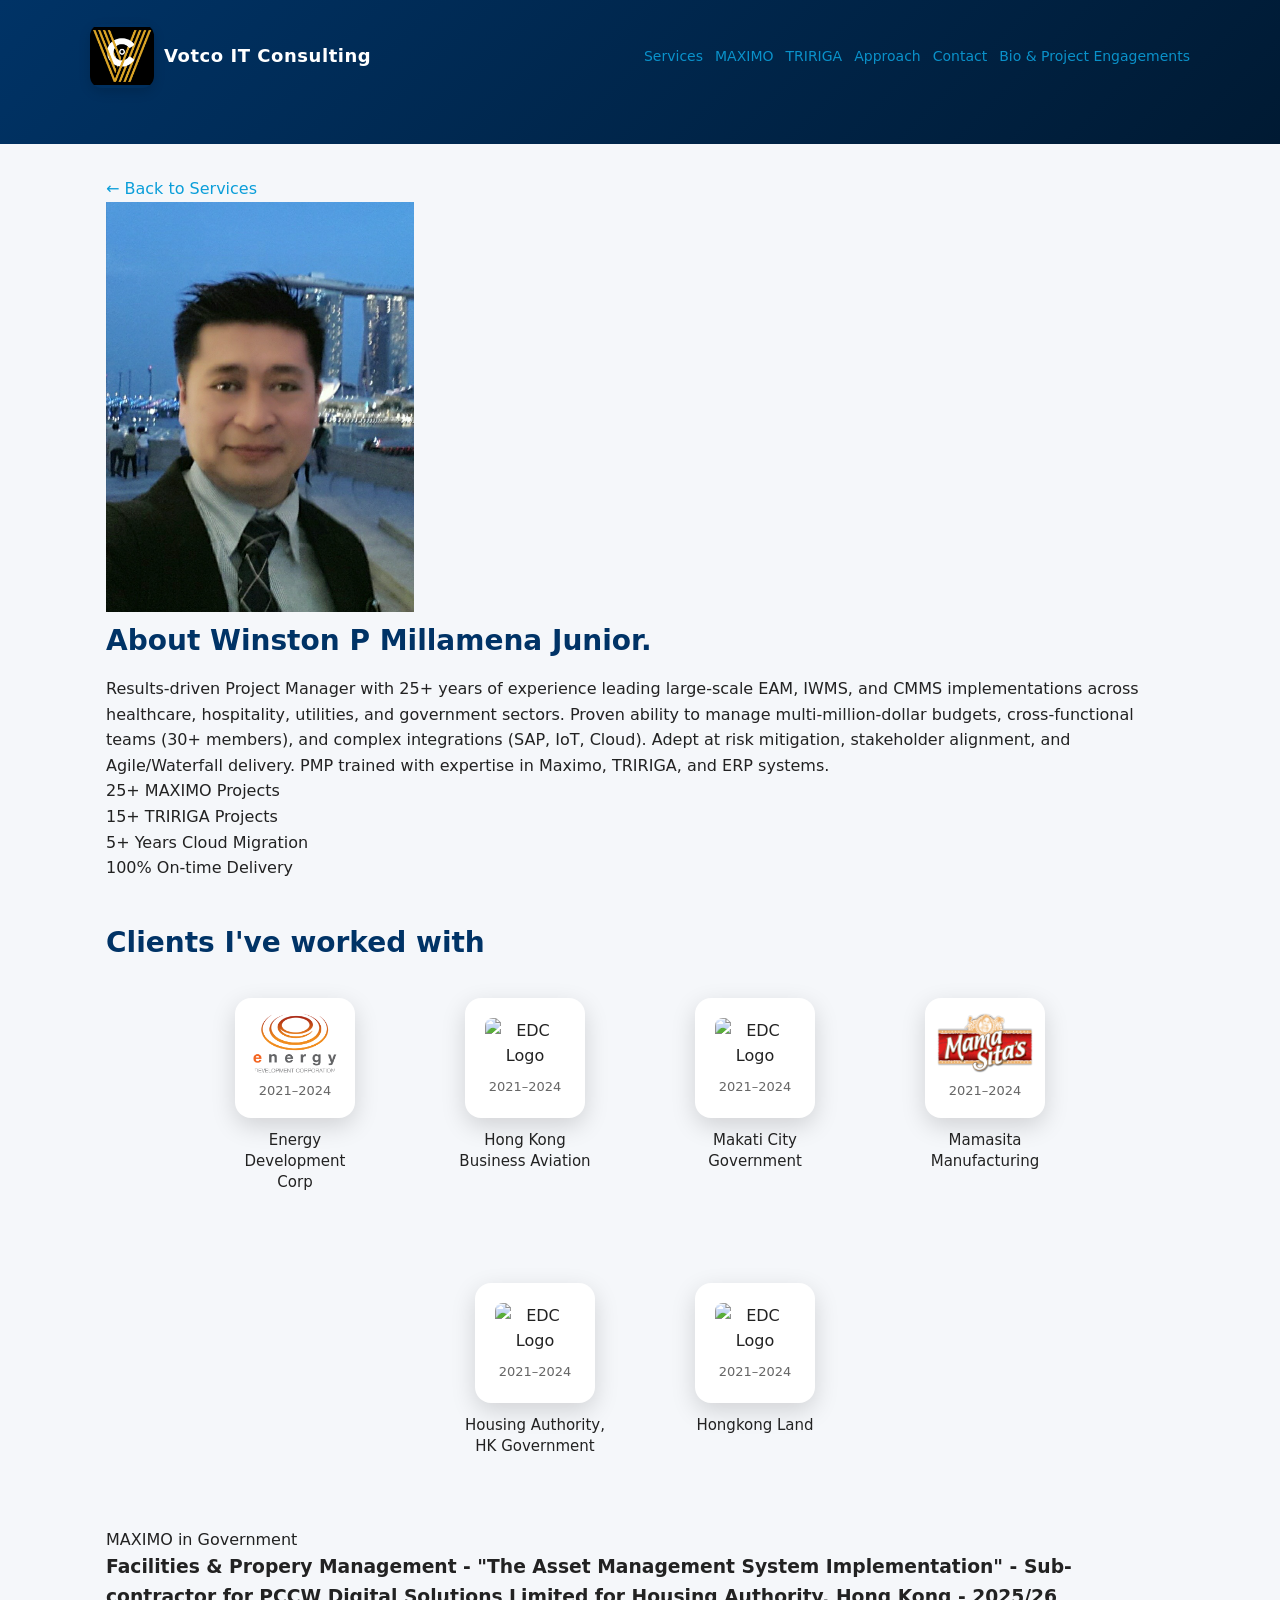
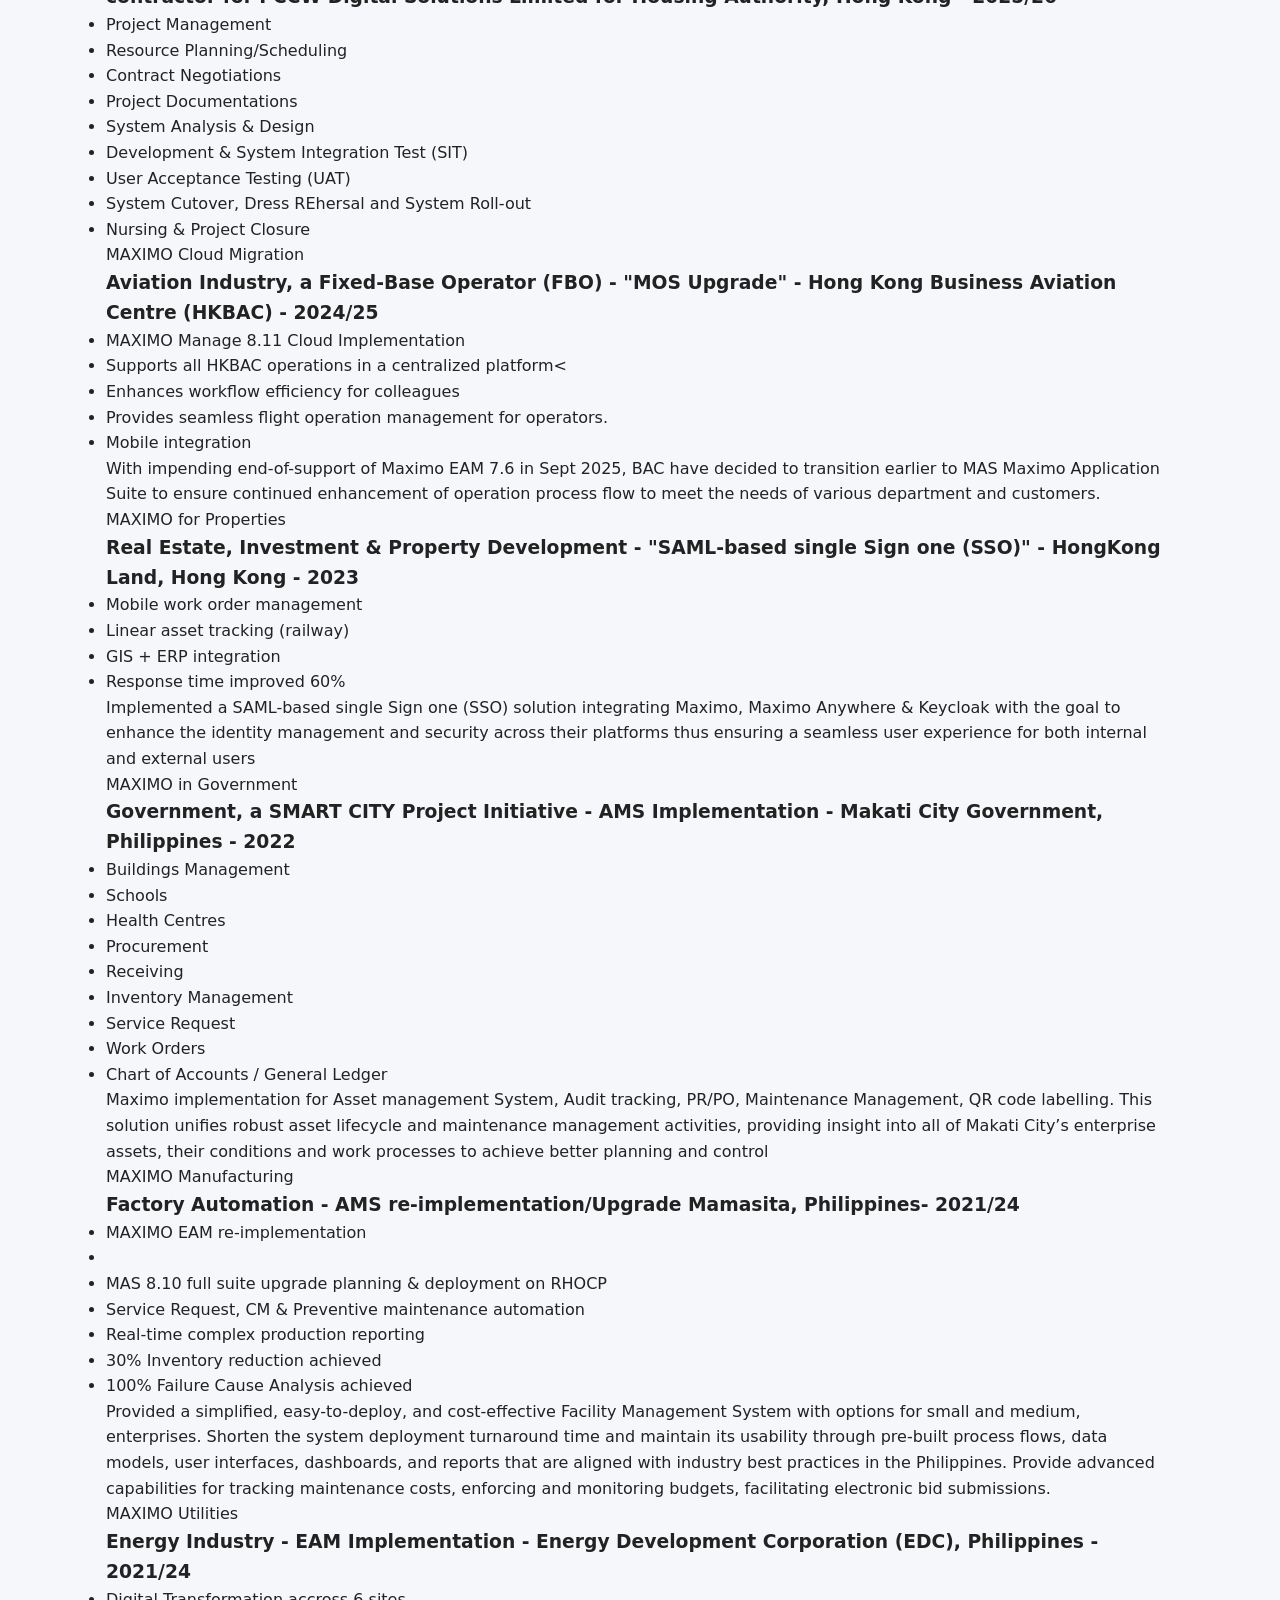
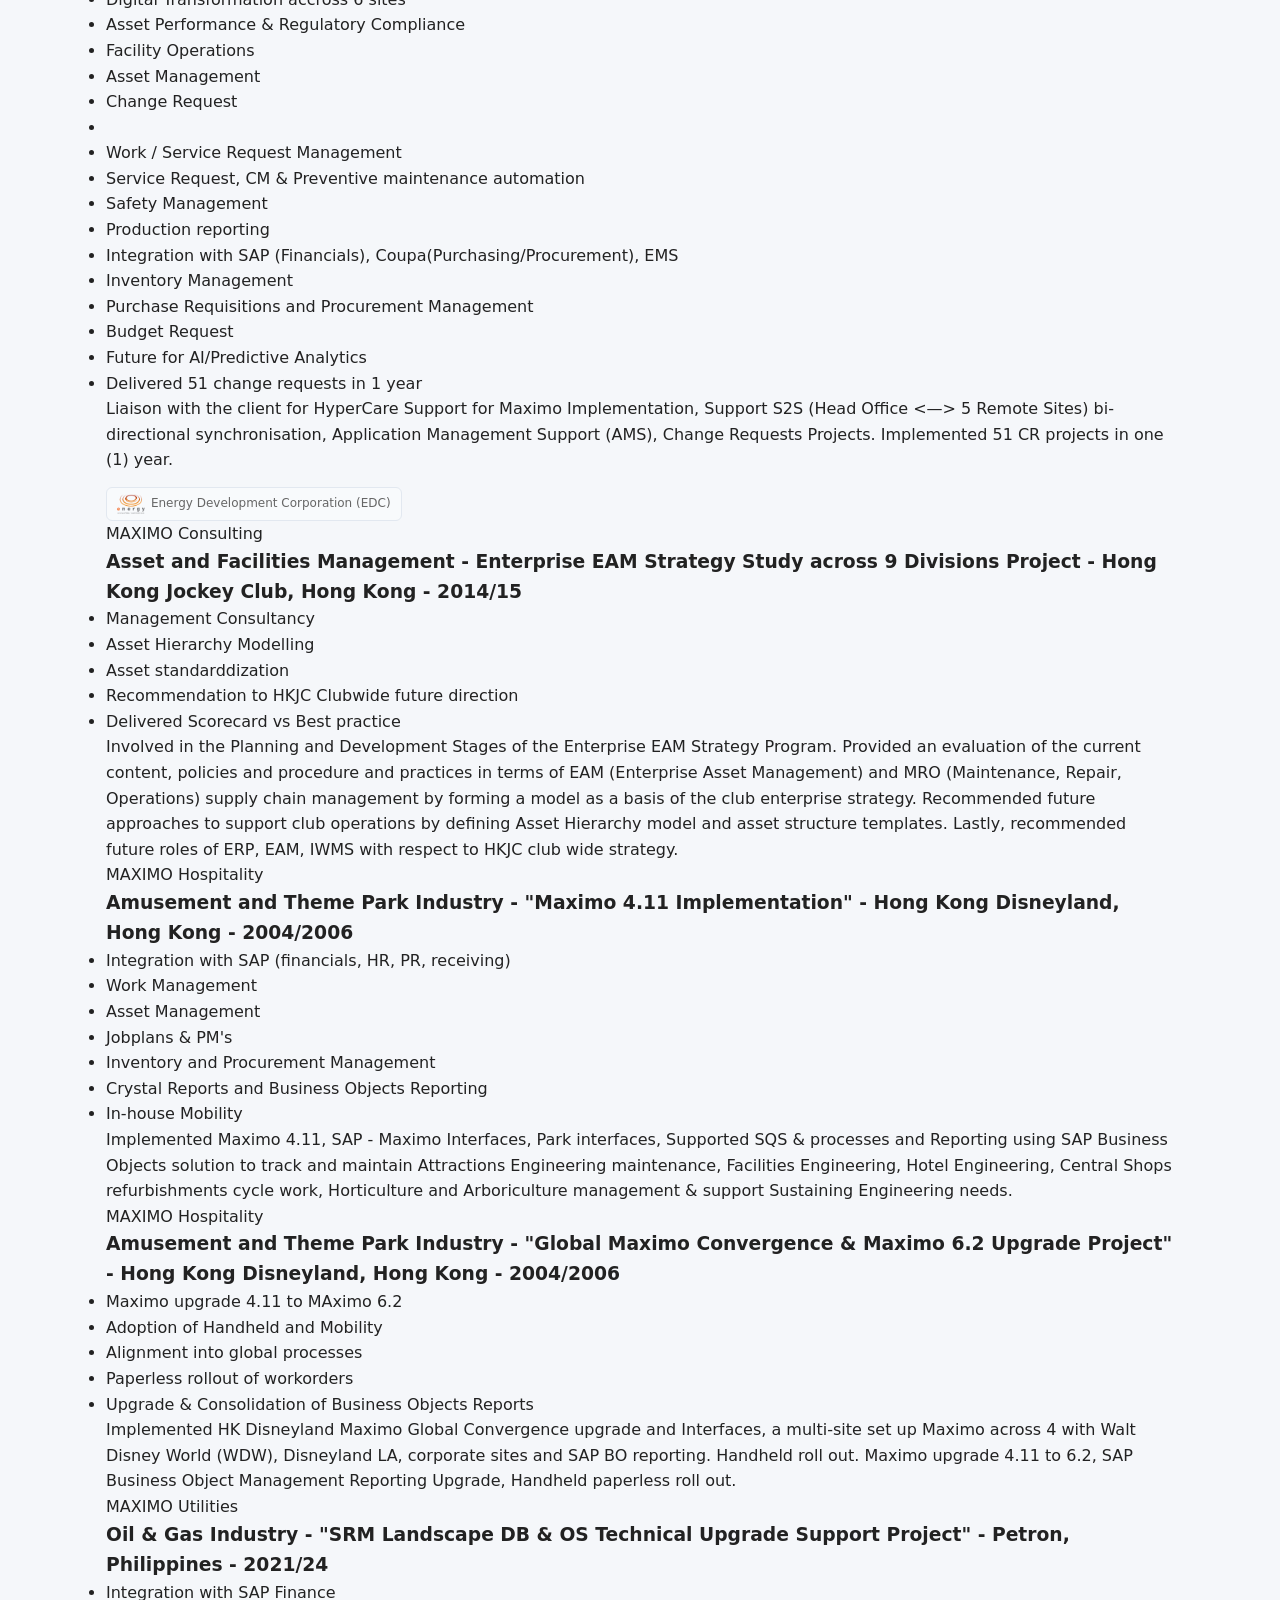
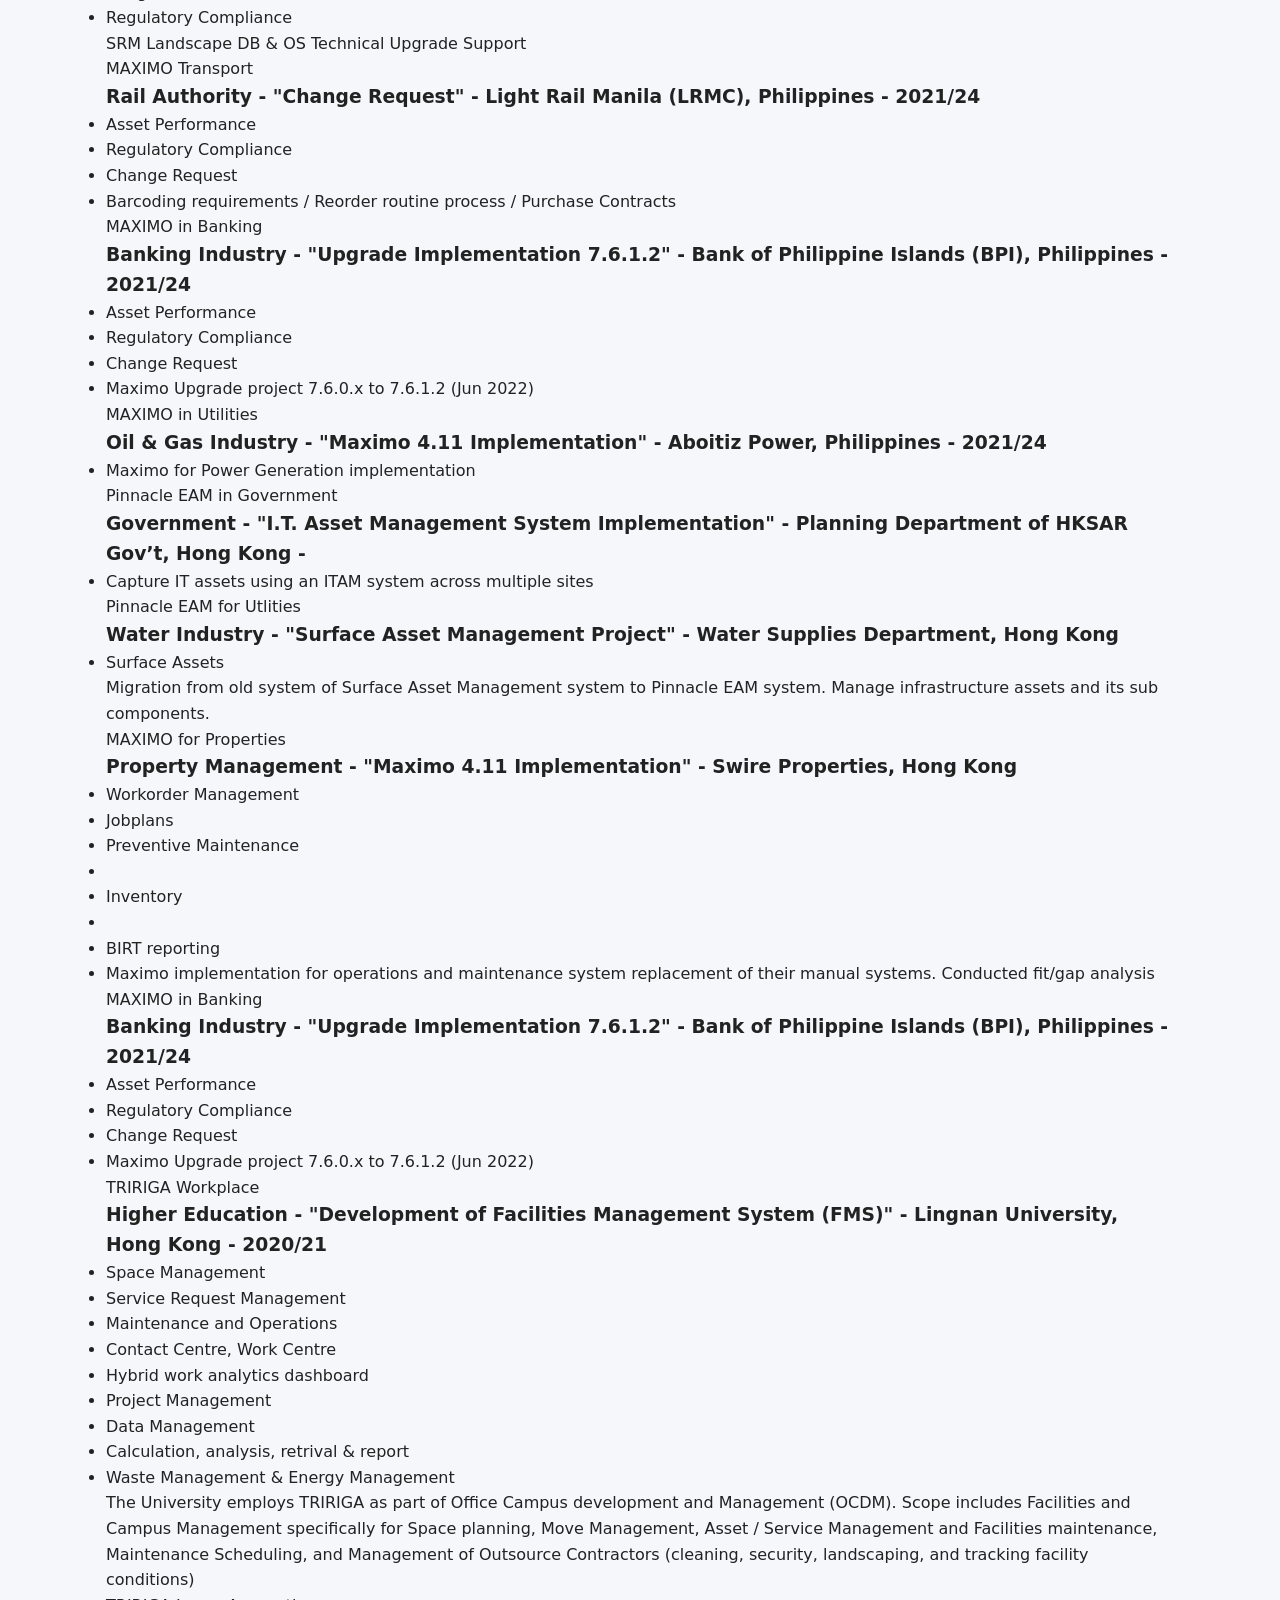
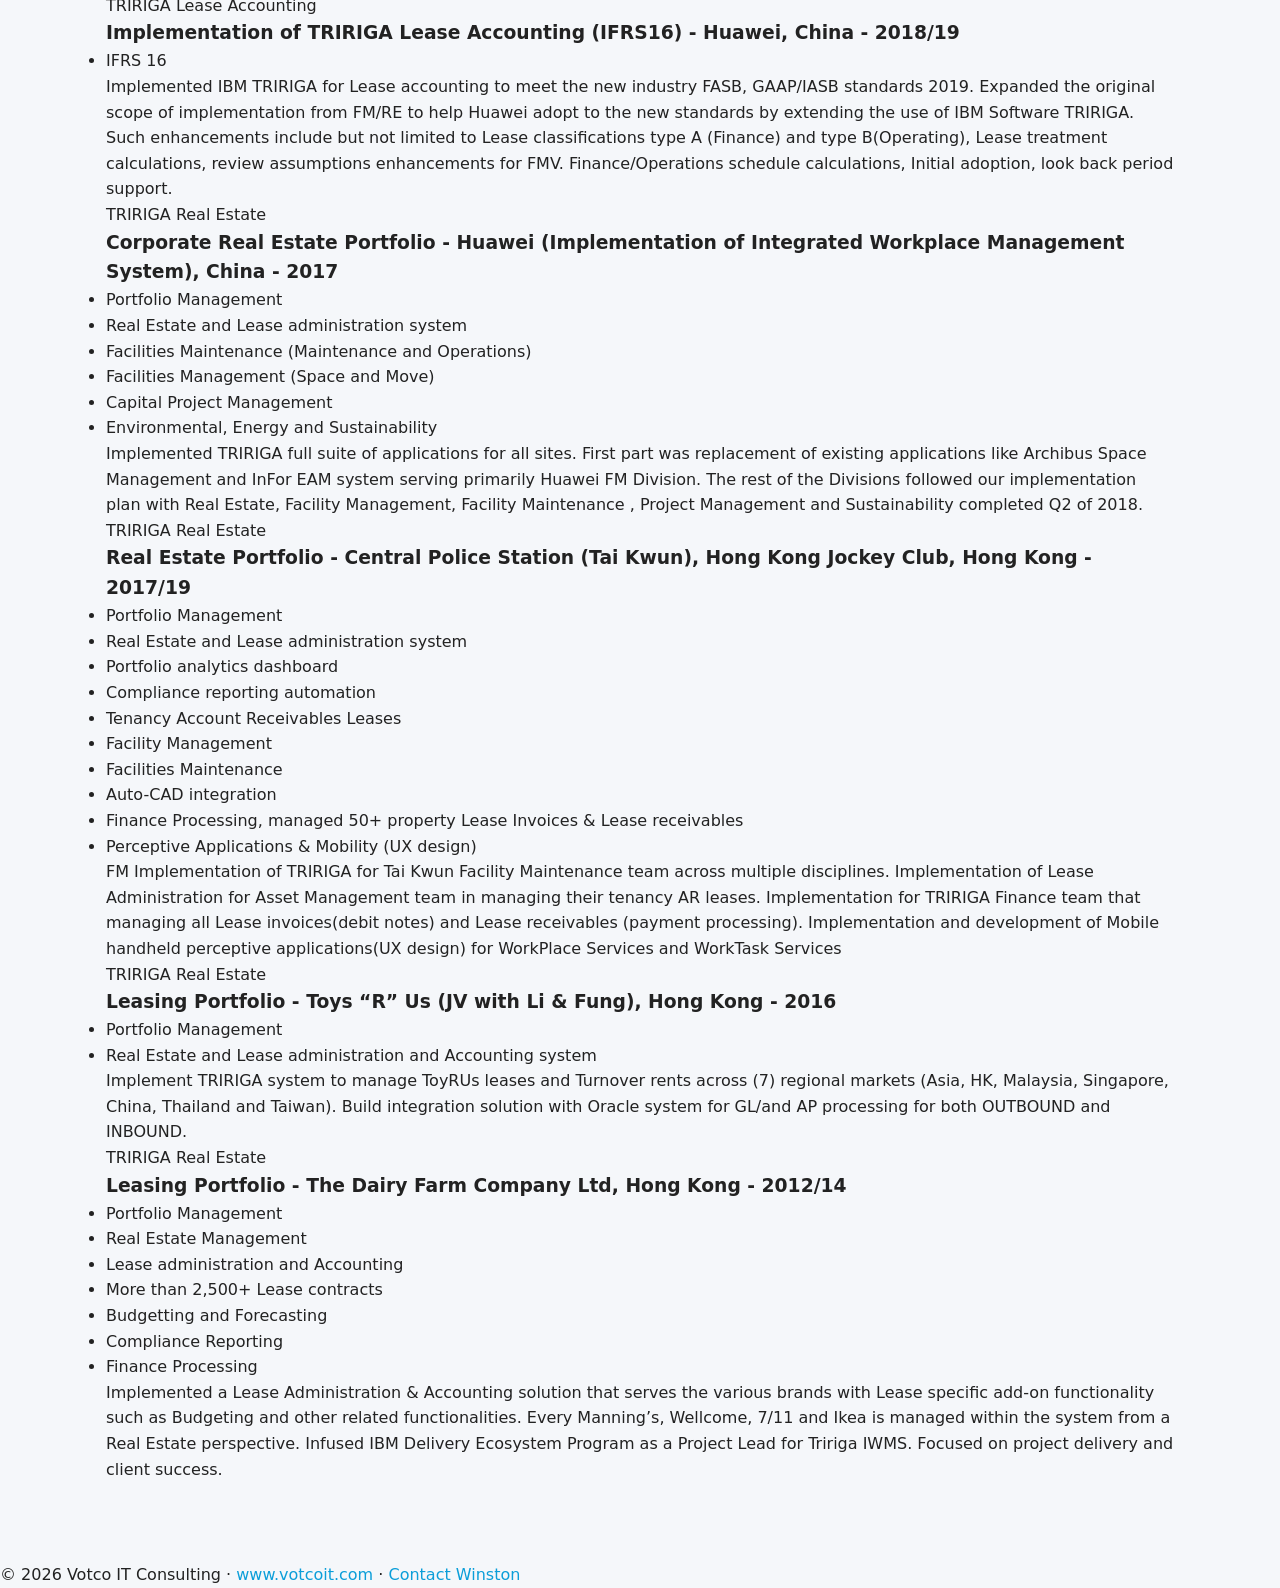
==== bio.html @ d9876e31 "upgrade" ====
<!DOCTYPE html>
<html lang="en">
<head>
  <meta charset="UTF-8" />
  <title>Bio & Projects | VotCo IT Consulting</title>
  <meta name="viewport" content="width=device-width, initial-scale=1" />
  <meta name="description" content="Winston - MAXIMO and TRIRIGA specialist with 10+ years experience. View past projects and expertise." />
  <meta name="keywords" content="MAXIMO consultant, TRIRIGA consultant, Winston Votco, IBM MAXIMO projects, TRIRIGA implementation" />
  <link rel="canonical" href="https://www.votcoit.com/bio.html" />
  <style>
    :root {
      --primary: #003366;
      --secondary: #0b9ed9;
      --bg: #f5f7fa;
      --text: #222;
      --muted: #666;
      --accent: #ffb400;
      --max-width: 1100px;
    }

    /* Add this at the START of your <style> section, after :root */
    html {
      scroll-behavior: smooth;
    }

  /* FIXED: Back to top CSS */
    #back-to-top {
      position: fixed !important;
      bottom: 30px;
      right: 30px;
      background: var(--secondary);
      color: white;
      border: none;
      border-radius: 50%;
      width: 56px;
      height: 56px;
      font-size: 20px;
      font-weight: 600;
      cursor: pointer;
      box-shadow: 0 8px 24px rgba(11, 158, 217, 0.4);
      opacity: 0;
      visibility: hidden;
      transform: translateY(20px);
      transition: all 0.3s cubic-bezier(0.4, 0, 0.2, 1);
      z-index: 10000;  /* Higher z-index */
    }

    #back-to-top:hover {
      background: #07aef1;
      transform: translateY(-2px);
      box-shadow: 0 12px 32px rgba(11, 158, 217, 0.5);
    }

    #back-to-top.show {
      opacity: 1 !important;
      visibility: visible !important;
      transform: translateY(0) !important;
    }


    * { box-sizing: border-box; margin: 0; padding: 0; }
    body {
      font-family: system-ui, -apple-system, BlinkMacSystemFont, "Segoe UI", sans-serif;
      color: var(--text);
      background: var(--bg);
      line-height: 1.6;
    }
    a { color: var(--secondary); text-decoration: none; }
    a:hover { text-decoration: underline; }
    
    header {
      background: linear-gradient(135deg, var(--primary), #001a33);
      color: #fff;
      padding: 24px 16px 40px;
    }
    .nav {
      max-width: var(--max-width);
      margin: 0 auto 16px;
      display: flex;
      justify-content: space-between;
      align-items: center;
      gap: 10px;
      flex-wrap: wrap;
    }
    .logo-wrap {
      display: flex;
      align-items: center;
      gap: 10px;
    }
    
    .logo-circle {
      width: 64px;
      height: 64px;
      border-radius: 12px;
      object-fit: contain;
      /* Remove border completely */
      box-shadow: 0 4px 12px rgba(0,0,0,0.15);
    }
  
    /*
    .logo-circle {
      width: 64px;
      height: 64px;
      border-radius: 50%;
      object-fit: cover;
      border: 2px solid #ffffff;
    }
    */
    
    .logo-text {
      font-size: 18px;
      font-weight: 700;
      letter-spacing: 0.03em;
      white-space: nowrap;
    }
    .nav-links {
      display: flex;
      flex-wrap: wrap;
      gap: 12px;
      font-size: 14px;
    }
    .nav-links a {
      font-weight: 500;
      opacity: 0.9;
    }
    .nav-links a:hover { opacity: 1; }

    .project-logos {
      margin-top: 14px;
      display: flex;
      flex-wrap: wrap;
      gap: 10px;
      align-items: center;
    }

    .project-logo {
      background: #f8fafc;
      border: 1px solid #e2e8f0;
      border-radius: 6px;
      padding: 6px 10px;
      font-size: 12px;
      color: var(--muted);
      display: inline-flex;
      align-items: center;
      gap: 6px;
    }

    .project-logo img {
      height: 20px;
      width: auto;
      display: block;
    }

    .project-logo span {
      font-weight: 500;
    }

    main {
      max-width: var(--max-width);
      margin: 0 auto;
      padding: 32px 16px 40px;
    }
    section {
      margin-bottom: 40px;
    }
    h2 {
      font-size: 28px;
      margin-bottom: 12px;
      color: var(--primary);

    /* Hover effect for clickable logos */
    .clients-strip a:hover div {
      transform: scale(1.05);
    }

<<<<<<< Updated upstream
    /* NEW: Photo beside section-intro */
    .about-with-photo {
      margin-bottom: 40px;
    }

    .photo-and-bio {
      display: grid;
      grid-template-columns: 200px 1fr;
      gap: 30px;
      align-items: start;
      margin-bottom: 30px;
    }

    .photo-container {
      text-align: center;
    }

    .profile-photo {
      width: 180px;
      height: 180px;
      border-radius: 12px;
      object-fit: cover;
      box-shadow: 0 12px 24px rgba(15,23,42,0.15);
      border: 3px solid white;
      background: white;
    }

    .bio-content {
      flex: 1;
    }

    .bio-content h2 {
      margin-bottom: 16px;
    }

    /* Mobile: Stack photo above text */
    @media (max-width: 768px) {
      .photo-and-bio {
        grid-template-columns: 1fr;
        gap: 20px;
        text-align: center;
      }
      
      .profile-photo {
        width: 140px;
        height: 140px;
        margin: 0 auto;
      }
    }



=======
>>>>>>> Stashed changes
    .section-intro {
      font-size: 16px;
      color: var(--muted);
      margin-bottom: 24px;
    }
    .hero-bio {
      background: #fff;
      border-radius: 12px;
      padding: 32px;
      box-shadow: 0 8px 24px rgba(15,23,42,0.12);
      border: 1px solid #e2e8f0;
      margin-bottom: 40px;
    }
    .bio-stats {
      display: grid;
      grid-template-columns: repeat(auto-fit, minmax(200px, 1fr));
      gap: 20px;
      margin-top: 24px;
    }
    .stat-card {
      background: linear-gradient(135deg, #f8fafc, #f1f5f9);
      padding: 20px;
      border-radius: 10px;
      text-align: center;
      border: 1px solid #e2e8f0;
    }
    .stat-number {
      font-size: 32px;
      font-weight: 700;
      color: var(--primary);
      display: block;
    }
    .stat-label {
      font-size: 14px;
      color: var(--muted);
      margin-top: 4px;
    }

    .grid-3 {
      display: grid;
      grid-template-columns: repeat(3, minmax(0, 1fr));
      gap: 20px;
    }
    .card {
      background: #fff;
      border-radius: 10px;
      padding: 24px;
      box-shadow: 0 4px 12px rgba(15,23,42,0.08);
      border: 1px solid #e2e8f0;
      transition: transform 0.2s, box-shadow 0.2s;
    }
    .card:hover {
      transform: translateY(-4px);
      box-shadow: 0 12px 32px rgba(15,23,42,0.15);
    }
    .card h3 {
      font-size: 18px;
      margin-bottom: 12px;
      color: var(--primary);
    }
    .card ul {
      list-style: none;
      font-size: 14px;
      color: var(--muted);
    }
    .card ul li {
      margin-bottom: 8px;
      padding-left: 20px;
      position: relative;
    }
    .card ul li::before {
      content: "▹";
      position: absolute;
      left: 0;
      color: var(--secondary);
      font-weight: 700;
    }
    .badge {
      display: inline-flex;
      align-items: center;
      border-radius: 999px;
      background: #e5f8ff;
      color: #055f7a;
      font-size: 12px;
      font-weight: 600;
      padding: 4px 10px;
      margin-bottom: 12px;
    }

    .back-link {
      display: inline-flex;
      align-items: center;
      gap: 8px;
      background: #fff;
      color: var(--secondary);
      padding: 12px 20px;
      border-radius: 8px;
      border: 1px solid #e2e8f0;
      font-weight: 500;
      margin-bottom: 20px;
      transition: all 0.2s;
    }
    .back-link:hover {
      background: var(--secondary);
      color: white;
      border-color: var(--secondary);
    }

    footer {
      border-top: 1px solid #dde3ee;
      padding: 20px 16px;
      font-size: 13px;
      color: var(--muted);
      text-align: center;
      background: #f1f5f9;
    }

    @media (max-width: 900px) {
      .grid-3 { grid-template-columns: 1fr; }
      h2 { font-size: 24px; }
    }
    @media (max-width: 700px) {
      .nav { flex-direction: column; align-items: flex-start; }
      .logo-text { font-size: 16px; }
      .hero-bio { padding: 20px; }
    }
  </style>
</head>

<body>

<header>
  <div class="nav">
    <div class="logo-wrap">
      <img src="votcoLogo.jpg" alt="Votco IT Consulting logo" class="logo-circle" />
      <span class="logo-text">Votco IT Consulting</span>
    </div>
    <div class="nav-links">
      <a href="index.html">Services</a>
      <a href="index.html#maximo">MAXIMO</a>
      <a href="index.html#tririga">TRIRIGA</a>
      <a href="index.html#approach">Approach</a>
      <a href="index.html#contact">Contact</a> 
      <a href="bio.html">Bio &amp; Project Engagements</a>  <!-- ADD THIS -->
    </div>
  </div>
</header>

<main>
  <a href="index.html" class="back-link">← Back to Services</a>

   <!-- <section> -->

  <section class="about-with-photo">
  <div class="photo-and-bio">
    <!-- NEW: Photo on left -->
    <div class="photo-container">
      <img src="winston-photo.jpg" alt="Winston P Millamena Junior" class="profile-photo" />
    </div>
    
    <!-- Your existing content on right -->
    <div class="bio-content">


    <h2>About Winston P Millamena Junior.</h2>
    <p class="section-intro">
      Results-driven Project Manager with 25+ years of experience leading large-scale EAM, IWMS, and CMMS implementations across healthcare, hospitality, utilities, and government sectors. Proven ability to manage multi-million-dollar budgets, cross-functional teams (30+ members), and complex integrations (SAP, IoT, Cloud). Adept at risk mitigation, stakeholder alignment, and Agile/Waterfall delivery. PMP trained with expertise in Maximo, TRIRIGA, and ERP systems. 
    </p>

    <!-- Stats -->
    <div class="hero-bio">
      <div class="bio-stats">
        <div class="stat-card">
          <span class="stat-number">25+</span>
          <span class="stat-label">MAXIMO Projects</span>
        </div>
        <div class="stat-card">
          <span class="stat-number">15+</span>
          <span class="stat-label">TRIRIGA Projects</span>
        </div>
        <div class="stat-card">
          <span class="stat-number">5+</span>
          <span class="stat-label">Years Cloud Migration</span>
        </div>
        <div class="stat-card">
          <span class="stat-number">100%</span>
          <span class="stat-label">On-time Delivery</span>
        </div>
      </div>
    </div>
  </div>
  </section>

  <section id="projects">
    <h2>Clients I've worked with</h2>
    
        <!--Clients Logos Strip" Section -->
    <div class="clients-strip">
      <!-- do not show heading 3 -->
      <!-- <h3 style="text-align: center; margin-bottom: 30px; color: var(--muted);">Select Projects & Engagements</h3> -->
      
      <div style="display: flex; flex-wrap: wrap; justify-content: center; gap: 50px; margin-bottom: 50px;">
        
    <!-- EDC - Clickable - Real Image -->
    <a href="#project-edc" style="text-decoration: none; color: inherit;">
      <div style="text-align: center; cursor: pointer; transition: transform 0.2s; padding: 20px;">
        <div style="width: 120px; height: 120px; background: white; border-radius: 16px; padding: 20px; box-shadow: 0 8px 24px rgba(0,0,0,0.15); margin: 0 auto 12px; display: flex; flex-direction: column; justify-content: center; align-items: center;">
          <img src="images/edc-logo.png" alt="EDC Logo" style="height: 60px; width: auto; object-fit: contain; border-radius: 8px;" />
          <p style="margin: 8px 0 0 0; font-size: 13px; color: var(--muted);">2021–2024</p>
        </div>
        <p style="margin: 0; font-size: 15px; font-weight: 500; line-height: 1.4; max-width: 140px; margin: 0 auto;">Energy Development Corp</p>
      </div>
    </a>

    <!-- HKBAC -->
    <a href="#project-hkbac" style="text-decoration: none; color: inherit;">
          <div style="text-align: center; cursor: pointer; transition: transform 0.2s; padding: 20px;">
            <div style="width: 120px; height: 120px; background: white; border-radius: 16px; padding: 20px; box-shadow: 0 8px 24px rgba(0,0,0,0.15); margin: 0 auto 12px; display: flex; flex-direction: column; justify-content: center; align-items: center;">
              <img src="images/hkbac-logo.png" alt="EDC Logo" style="height: 60px; width: auto; object-fit: contain; border-radius: 8px;" />
              <p style="margin: 8px 0 0 0; font-size: 13px; color: var(--muted);">2021–2024</p>
            </div>
            <p style="margin: 0; font-size: 15px; font-weight: 500; line-height: 1.4; max-width: 140px; margin: 0 auto;">Hong Kong Business Aviation</p>
          </div>
        </a>

    <!-- Makati City Government -->
        <a href="#project-makati" style="text-decoration: none; color: inherit;">
          <div style="text-align: center; cursor: pointer; transition: transform 0.2s; padding: 20px;">
            <div style="width: 120px; height: 120px; background: white; border-radius: 16px; padding: 20px; box-shadow: 0 8px 24px rgba(0,0,0,0.15); margin: 0 auto 12px; display: flex; flex-direction: column; justify-content: center; align-items: center;">
              <img src="images/makati-logo.png" alt="EDC Logo" style="height: 60px; width: auto; object-fit: contain; border-radius: 8px;" />
              <p style="margin: 8px 0 0 0; font-size: 13px; color: var(--muted);">2021–2024</p>
            </div>
            <p style="margin: 0; font-size: 15px; font-weight: 500; line-height: 1.4; max-width: 140px; margin: 0 auto;">Makati City Government</p>
          </div>
        </a>

     <!-- Mamasita -->
        <a href="#project-mamasita" style="text-decoration: none; color: inherit;">
          <div style="text-align: center; cursor: pointer; transition: transform 0.2s; padding: 20px;">
            <div style="width: 120px; height: 120px; background: white; border-radius: 16px; padding: 20px; box-shadow: 0 8px 24px rgba(0,0,0,0.15); margin: 0 auto 12px; display: flex; flex-direction: column; justify-content: center; align-items: center;">
              <img src="images/mamasita-logo.png" alt="EDC Logo" style="height: 60px; width: auto; object-fit: contain; border-radius: 8px;" />
              <p style="margin: 8px 0 0 0; font-size: 13px; color: var(--muted);">2021–2024</p>
            </div>
            <p style="margin: 0; font-size: 15px; font-weight: 500; line-height: 1.4; max-width: 140px; margin: 0 auto;">Mamasita Manufacturing</p>
          </div>
        </a>

 <!-- Housing -->
        <a href="#project-mamasita" style="text-decoration: none; color: inherit;">
          <div style="text-align: center; cursor: pointer; transition: transform 0.2s; padding: 20px;">
            <div style="width: 120px; height: 120px; background: white; border-radius: 16px; padding: 20px; box-shadow: 0 8px 24px rgba(0,0,0,0.15); margin: 0 auto 12px; display: flex; flex-direction: column; justify-content: center; align-items: center;">
              <img src="images/housing-logo.png" alt="EDC Logo" style="height: 60px; width: auto; object-fit: contain; border-radius: 8px;" />
              <p style="margin: 8px 0 0 0; font-size: 13px; color: var(--muted);">2021–2024</p>
            </div>
            <p style="margin: 0; font-size: 15px; font-weight: 500; line-height: 1.4; max-width: 140px; margin: 0 auto;">Housing Authority, HK Government</p>
          </div>
        </a>

<!-- Hongkong Land -->
        <a href="#project-mamasita" style="text-decoration: none; color: inherit;">
          <div style="text-align: center; cursor: pointer; transition: transform 0.2s; padding: 20px;">
            <div style="width: 120px; height: 120px; background: white; border-radius: 16px; padding: 20px; box-shadow: 0 8px 24px rgba(0,0,0,0.15); margin: 0 auto 12px; display: flex; flex-direction: column; justify-content: center; align-items: center;">
              <img src="images/hkland-logo.png" alt="EDC Logo" style="height: 60px; width: auto; object-fit: contain; border-radius: 8px;" />
              <p style="margin: 8px 0 0 0; font-size: 13px; color: var(--muted);">2021–2024</p>
            </div>
            <p style="margin: 0; font-size: 15px; font-weight: 500; line-height: 1.4; max-width: 140px; margin: 0 auto;">Hongkong Land</p>
          </div>
        </a>
      </div>
    </div>


    <div class="grid-3">
    <!--MAXIMO PROJECTS -->
    <div class="card" id="project-housing">
        <span class="badge">MAXIMO in Government</span>
        <h3>Facilities &amp; Propery Management - "The Asset Management System Implementation" - Sub-contractor for PCCW Digital Solutions Limited for Housing Authority, Hong Kong - 2025/26</h3>
        <ul>
          <li>Project Management</li>
          <li>Resource Planning/Scheduling</li>
          <li>Contract Negotiations</li>
          <li>Project Documentations</li>
          <li>System Analysis &amp; Design</li>
          <li>Development &amp; System Integration Test (SIT)</li>
          <li>User Acceptance Testing (UAT)</li>
          <li>System Cutover, Dress REhersal and System Roll-out</li>
          <li>Nursing &amp; Project Closure</li>
        </ul>
      </div>

      <div class="card" id="project-hkbac">
        <span class="badge">MAXIMO Cloud Migration</span>
        <h3>Aviation Industry, a Fixed-Base Operator (FBO)  - "MOS Upgrade" - Hong Kong Business Aviation Centre (HKBAC) - 2024/25</h3>
        <ul>
          <li>MAXIMO Manage 8.11 Cloud Implementation</li>
          <li>Supports all HKBAC operations in a centralized platform<</li>
          <li>Enhances workflow efficiency for colleagues</li>
          <li>Provides seamless flight operation management for operators.</li>
          <li>Mobile integration</li>
        <p>
          With impending end-of-support of Maximo EAM 7.6 in Sept 2025, BAC have decided to transition earlier to MAS Maximo Application Suite to ensure continued enhancement of operation process flow to meet the needs of various department and customers. 
        </p>
        </ul>
      </div>

      <div class="card"  id="project-hkland">
        <span class="badge">MAXIMO for Properties</span>
        <h3>Real Estate, Investment &amp; Property Development - "SAML-based single Sign one (SSO)" - HongKong Land, Hong Kong - 2023</h3>
        <ul>
          <li>Mobile work order management</li>
          <li>Linear asset tracking (railway)</li>
          <li>GIS + ERP integration</li>
          <li>Response time improved 60%</li>
        <p>Implemented a SAML-based single Sign one (SSO) solution integrating Maximo, Maximo Anywhere & Keycloak with the goal to enhance the identity management and security across their platforms thus ensuring a seamless user experience for both internal and external users
        </p>
        </ul>
      </div>

      <div class="card" id="project-makati">
        <span class="badge">MAXIMO in Government</span>
        <h3>Government, a SMART CITY Project Initiative  - AMS Implementation - Makati City Government, Philippines - 2022</h3>
        <ul>
          <li>Buildings Management</li>
          <li>Schools </li>
          <li>Health Centres </li>
          <li>Procurement</li>
          <li>Receiving</li>
          <li>Inventory Management</li>
          <li>Service Request</li>
          <li>Work Orders</li>
          <li>Chart of Accounts / General Ledger </li>
        <p>Maximo implementation for Asset management System, Audit tracking, PR/PO, Maintenance Management, QR code labelling. This solution unifies robust asset lifecycle and maintenance management activities, providing insight into all of Makati City’s enterprise assets, their conditions and work processes to achieve better planning and control 
        </p>
        </ul>
      </div>

      <div class="card"  id="project-mamasita">
        <span class="badge">MAXIMO Manufacturing</span>
        <h3>Factory Automation - AMS re-implementation/Upgrade Mamasita, Philippines- 2021/24</h3>
        <ul>
          <li>MAXIMO EAM re-implementation<li>
          <li>MAS 8.10 full suite upgrade planning &amp; deployment on RHOCP</li>
          <li>Service Request, CM &amp; Preventive maintenance automation</li>
          <li>Real-time complex production reporting</li>
          <li>30% Inventory reduction achieved</li>
          <li>100% Failure Cause Analysis achieved</li>
        <p>
          Provided a simplified, easy-to-deploy, and cost-effective Facility Management System with options for small and medium, enterprises. Shorten the system deployment turnaround time and maintain its usability through pre-built process flows, data models, user interfaces, dashboards, and reports that are aligned with industry best practices in the Philippines. Provide advanced capabilities for tracking maintenance costs, enforcing and monitoring budgets, facilitating electronic bid submissions.
        </p>
        </ul>
      </div>

      <div class="card" id="project-edc">
        <span class="badge">MAXIMO Utilities</span>
        <h3> Energy Industry - EAM Implementation - Energy Development Corporation (EDC), Philippines - 2021/24</h3>
        <ul>
          <li>Digital Transformation accross 6 sites</li>
          <li>Asset Performance &amp; Regulatory Compliance </li>
          <li>Facility Operations</li>
          <li>Asset Management</li>
          <li>Change Request<li>
          <li>Work / Service Request Management</li>
          <li>Service Request, CM &amp; Preventive maintenance automation</li>
          <li>Safety Management</li>
          <li>Production reporting</li>
          <li>Integration with SAP (Financials), Coupa(Purchasing/Procurement), EMS</li>
          <li>Inventory Management</li>
          <li>Purchase Requisitions and Procurement Management</li>
          <li>Budget Request</li>
          <li>Future for AI/Predictive Analytics</li>
          <li>Delivered 51 change requests in 1 year</li>
        <p>
          Liaison with the client for HyperCare Support for Maximo Implementation, Support S2S (Head Office <—> 5 Remote Sites) bi-directional synchronisation,  Application Management Support (AMS), Change Requests Projects. Implemented 51 CR projects in one (1) year.
        </p>
        </ul>
        <!-- NEW: client logo area -->
        <div class="project-logos">
          <!-- When you have the real logo, replace edc-logo.png -->
          <div class="project-logo">
            <img src="images/edc-logo.png" alt="Energy Development Corporation logo" />
            <span>Energy Development Corporation (EDC)</span>
          </div>
        </div>
      </div>

      <div class="card"  id="project-hkjc">
        <span class="badge">MAXIMO Consulting</span>
        <h3> Asset and Facilities Management  -  Enterprise EAM Strategy Study across 9 Divisions Project -  Hong Kong Jockey Club, Hong Kong - 2014/15</h3>
        <ul>
          <li>Management Consultancy</li>
          <li>Asset Hierarchy Modelling</li>
          <li>Asset standarddization</li>
          <li>Recommendation to HKJC Clubwide future direction</li>
          <li>Delivered Scorecard vs Best practice</li>
         <p>
            Involved in the Planning and Development Stages of the Enterprise EAM Strategy Program. Provided an evaluation of the current content, policies and procedure and practices in terms of EAM (Enterprise Asset Management) and MRO (Maintenance, Repair, Operations) supply chain management by forming a model as a basis of the club enterprise strategy.  Recommended future approaches to support club operations by defining Asset Hierarchy model and asset structure templates. Lastly, recommended future roles of ERP, EAM, IWMS with respect to HKJC club wide strategy.
        </p>
        </ul>
      </div>

      <div class="card" id="project-disney">
        <span class="badge">MAXIMO Hospitality</span>
        <h3> Amusement and Theme Park Industry  -  "Maximo 4.11 Implementation" -  Hong Kong Disneyland, Hong Kong - 2004/2006</h3>
        <ul>
          <li>Integration with SAP (financials, HR, PR, receiving)</li>
          <li>Work Management</li>
          <li>Asset Management</li>
          <li>Jobplans &amp; PM's</li>
          <li>Inventory and Procurement Management</li>
          <li>Crystal Reports and Business Objects Reporting</li>
          <li>In-house Mobility</li>
         <p>
            Implemented Maximo 4.11, SAP - Maximo Interfaces, Park interfaces, Supported SQS &  processes and Reporting using SAP Business Objects solution to track and maintain Attractions Engineering maintenance, Facilities Engineering, Hotel Engineering, Central Shops refurbishments cycle work, Horticulture and Arboriculture management & support Sustaining Engineering needs. 
        </p>
        </ul>
      </div>

      <div class="card"  id="project-disney2">
        <span class="badge">MAXIMO Hospitality</span>
        <h3> Amusement and Theme Park Industry  -  "Global Maximo Convergence &amp; Maximo 6.2 Upgrade Project" -  Hong Kong Disneyland, Hong Kong - 2004/2006</h3>
        <ul>
          <li>Maximo upgrade 4.11 to MAximo 6.2</li>
          <li>Adoption of Handheld and Mobility</li>
          <li>Alignment into global processes</li>
          <li>Paperless rollout of workorders</li>
          <li>Upgrade &amp; Consolidation of Business Objects Reports</li>
         <p>
            Implemented HK Disneyland Maximo Global Convergence upgrade and Interfaces, a multi-site set up Maximo across 4 with Walt Disney World (WDW), Disneyland LA, corporate sites and SAP BO reporting. Handheld roll out.  Maximo upgrade 4.11 to 6.2, SAP Business Object Management Reporting Upgrade, Handheld paperless roll out.
        </p>
        </ul>
      </div>


      <div class="card"  id="project-petron">
        <span class="badge">MAXIMO Utilities</span>
        <h3> Oil &amp; Gas Industry  -  "SRM Landscape DB & OS Technical Upgrade Support Project" - Petron, Philippines - 2021/24</h3>
        <ul>
          <li>Integration with SAP Finance</li>
          <li>Regulatory Compliance</li>
         <p>
            SRM Landscape DB & OS Technical Upgrade Support
        </p>
        </ul>
      </div>

      <div class="card" id="project-lrmc">
        <span class="badge">MAXIMO Transport</span>
        <h3> Rail Authority  -  "Change Request" - Light Rail Manila (LRMC), Philippines - 2021/24</h3>
        <ul>
          <li>Asset Performance</li>
          <li>Regulatory Compliance</li>
          <li>Change Request<li>
         <p>
           Barcoding requirements / Reorder routine process / Purchase Contracts
        </p>
        </ul>
      </div>

      <div class="card" id="project-bpi">
        <span class="badge">MAXIMO in Banking</span>
        <h3> Banking Industry  -  "Upgrade Implementation 7.6.1.2" - Bank of Philippine Islands (BPI), Philippines - 2021/24</h3>
        <ul>
          <li>Asset Performance</li>
          <li>Regulatory Compliance</li>
          <li>Change Request<li>
         <p>
            Maximo Upgrade project 7.6.0.x to 7.6.1.2 (Jun 2022) 
        </p>
        </ul>
      </div>

      <div class="card" id="project-aboitiz">
        <span class="badge">MAXIMO in Utilities</span>
        <h3>Oil &amp; Gas Industry   -  "Maximo 4.11 Implementation" - Aboitiz Power, Philippines - 2021/24</h3>
        <ul>
          <li>Maximo for Power Generation implementation</li>
        </ul>
      </div>

      <div class="card" id="project-planning">
        <span class="badge">Pinnacle EAM in Government </span>
        <h3> Government -  "I.T. Asset Management System Implementation" - Planning Department of HKSAR Gov’t, Hong Kong - </h3>
        <ul>
          <li>Capture IT assets using an ITAM system across multiple sites</li>
        </ul>
      </div>

      <div class="card" id="project-water">
        <span class="badge">Pinnacle EAM for Utlities</span>
        <h3> Water Industry  -  "Surface Asset Management Project" - Water Supplies Department, Hong Kong</h3>
        <ul>
          <li>Surface Assets</li>
         <p>
            Migration from old system of Surface Asset Management system to Pinnacle EAM system. Manage infrastructure assets and its sub components. 
        </p>
        </ul>
      </div>

      <div class="card" id="project-swire">
        <span class="badge">MAXIMO for Properties</span>
        <h3>Property Management -  "Maximo 4.11 Implementation" - Swire Properties, Hong Kong</h3>
        <ul>
          <li>Workorder Management</li>
          <li>Jobplans</li>
          <li>Preventive Maintenance<li>
          <li>Inventory<li>
          <li>BIRT reporting<li>
         <p>
            Maximo implementation for operations and maintenance system replacement of their manual systems. Conducted fit/gap analysis 
        </p>
        </ul>
      </div>

      <div class="card" id="project-bpi">
        <span class="badge">MAXIMO in Banking</span>
        <h3> Banking Industry  -  "Upgrade Implementation 7.6.1.2" - Bank of Philippine Islands (BPI), Philippines - 2021/24</h3>
        <ul>
          <li>Asset Performance</li>
          <li>Regulatory Compliance</li>
          <li>Change Request<li>
         <p>
            Maximo Upgrade project 7.6.0.x to 7.6.1.2 (Jun 2022) 
        </p>
        </ul>
      </div>



      <!--TRIRIGA PROJECTS -->

      <div class="card" id="project-lingnan">
        <span class="badge">TRIRIGA Workplace</span>
        <h3>Higher Education - "Development of Facilities Management System (FMS)" - Lingnan University, Hong Kong - 2020/21</h3>
        <ul>
          <li>Space Management</li>
          <li>Service Request Management</li>
          <li>Maintenance and Operations</li>
          <li>Contact Centre, Work Centre</li>
          <li>Hybrid work analytics dashboard</li>
          <li>Project Management</li>
          <li>Data Management</li>
          <li>Calculation, analysis, retrival &amp; report</li>
          <li>Waste Management &amp; Energy Management</li>
        <p>
          The University employs TRIRIGA as part of Office Campus development and Management (OCDM). Scope includes Facilities and Campus Management specifically for Space planning, Move Management, Asset / Service Management and Facilities maintenance, Maintenance Scheduling, and Management of Outsource Contractors (cleaning, security, landscaping, and tracking facility conditions)
        </p>
        </ul>
      </div>

      <div class="card" id="project-huawei">
        <span class="badge">TRIRIGA Lease Accounting </span>
        <h3>Implementation of TRIRIGA Lease Accounting (IFRS16) - Huawei, China - 2018/19</h3>
        <ul>
          <li>IFRS 16</li>
        <p>
          Implemented IBM TRIRIGA for Lease accounting to meet the new industry FASB, GAAP/IASB standards 2019. Expanded the original scope of implementation from FM/RE to help Huawei adopt to the new standards by extending the use of IBM Software TRIRIGA. Such enhancements include but not limited to Lease classifications type A (Finance) and type B(Operating), Lease treatment calculations, review assumptions enhancements for FMV. Finance/Operations schedule calculations, Initial adoption, look back period support.
        </p>
        </ul>
      </div>

      <div class="card" id="project-huawei2">
        <span class="badge">TRIRIGA Real Estate</span>
        <h3>Corporate Real Estate Portfolio - Huawei (Implementation of Integrated Workplace Management System), China - 2017</h3>
        <ul>
          <li>Portfolio Management </li>
          <li>Real Estate and Lease administration system</li>
          <li>Facilities Maintenance (Maintenance and Operations)</li> 
          <li>Facilities Management (Space and Move)</li>
          <li>Capital Project Management</li>
          <li>Environmental, Energy and Sustainability</li>
        <p>
          Implemented TRIRIGA full suite of applications for all sites. First part was  replacement of existing applications like Archibus Space Management and InFor EAM system serving primarily Huawei FM Division. The rest of the Divisions followed our implementation plan with Real Estate, Facility Management, Facility Maintenance , Project Management and Sustainability completed Q2 of 2018. 
        </p>
        </ul>
      </div>

      <div class="card" id="project-hkjc2">
        <span class="badge">TRIRIGA Real Estate</span>
        <h3>Real Estate Portfolio - Central Police Station (Tai Kwun), Hong Kong Jockey Club, Hong Kong - 2017/19</h3>
        <ul>
          <li>Portfolio Management </li>
          <li>Real Estate and Lease administration system</li>
          <li>Portfolio analytics dashboard</li>
          <li>Compliance reporting automation</li>
          <li>Tenancy Account Receivables Leases</li>
          <li>Facility Management </li> 
          <li>Facilities Maintenance</li> 
          <li>Auto-CAD integration</li>
          <li>Finance Processing, managed 50+ property Lease Invoices &amp; Lease receivables</li>
          <li>Perceptive Applications & Mobility (UX design)</li>
        <p>
          FM Implementation of TRIRIGA for Tai Kwun Facility Maintenance team across multiple disciplines. Implementation of Lease Administration for  Asset Management team in managing their tenancy AR leases. Implementation for TRIRIGA  Finance team that managing all  Lease invoices(debit notes) and Lease receivables (payment processing). Implementation and development of Mobile handheld perceptive applications(UX design) for WorkPlace Services and WorkTask Services
        </p>
        </ul>
      </div>

      <div class="card" id="project-trus">
        <span class="badge">TRIRIGA Real Estate</span>
        <h3>Leasing Portfolio - Toys “R” Us (JV with Li & Fung), Hong Kong - 2016</h3>
        <ul>
          <li>Portfolio Management </li>
          <li>Real Estate and Lease administration and Accounting system</li>
        <p>
          Implement TRIRIGA system to manage ToyRUs leases and Turnover rents across (7) regional markets (Asia, HK, Malaysia, Singapore, China, Thailand and Taiwan).  Build integration solution with Oracle system for GL/and AP processing for both OUTBOUND and INBOUND.
        </p>
        </ul>
      </div>

     <div class="card" id="project-dfg">
        <span class="badge">TRIRIGA Real Estate</span>
        <h3>Leasing Portfolio - The Dairy Farm Company Ltd, Hong Kong - 2012/14</h3>
        <ul>
          <li>Portfolio Management </li>
          <li>Real Estate Management</li>
          <li>Lease administration and Accounting</li>
          <li>More than 2,500+ Lease contracts </li>
          <li>Budgetting and Forecasting</li>
          <li>Compliance Reporting</li>
          <li>Finance Processing</li>
        <p>
          Implemented a Lease Administration & Accounting solution that serves the various brands with Lease specific add-on functionality such as Budgeting and other related functionalities. Every Manning’s, Wellcome, 7/11 and Ikea is managed within the system from a Real Estate perspective. Infused IBM Delivery Ecosystem Program as a Project Lead for Tririga IWMS. Focused on project delivery and client success.
        </p>
        </ul>
      </div>


    </div>
  </section>

</main>

 <!-- NEW: Back to Top Button -->
<button id="back-to-top" title="Back to Top">↑</button>

<footer>
  © <span id="year"></span> Votco IT Consulting · 
  <a href="https://www.votcoit.com/">www.votcoit.com</a> · 
  <a href="index.html#contact">Contact Winston</a>
</footer>

<script>
  // Year update
  document.getElementById('year').textContent = new Date().getFullYear();

  // Back to top functionality - FIXED
  function initBackToTop() {
    const btn = document.getElementById('back-to-top');
    if (!btn) {
      console.log('Back to top button not found');
      return;
    }

    // Smooth scroll to top
    btn.addEventListener('click', function(e) {
      e.preventDefault();
      window.scrollTo({
        top: 0,
        behavior: 'smooth'
      });
    });

    // Show/hide button on scroll
    let ticking = false;
    function updateButton() {
      const scrollY = window.scrollY || window.pageYOffset;
      if (scrollY > 400) {
        btn.classList.add('show');
      } else {
        btn.classList.remove('show');
      }
      ticking = false;
    }

    window.addEventListener('scroll', function() {
      if (!ticking) {
        requestAnimationFrame(updateButton);
        ticking = true;
      }
    }, { passive: true });
  }

  // Initialize when DOM is loaded
  if (document.readyState === 'loading') {
    document.addEventListener('DOMContentLoaded', initBackToTop);
  } else {
    initBackToTop();
  }
</script>


</body>
</html>
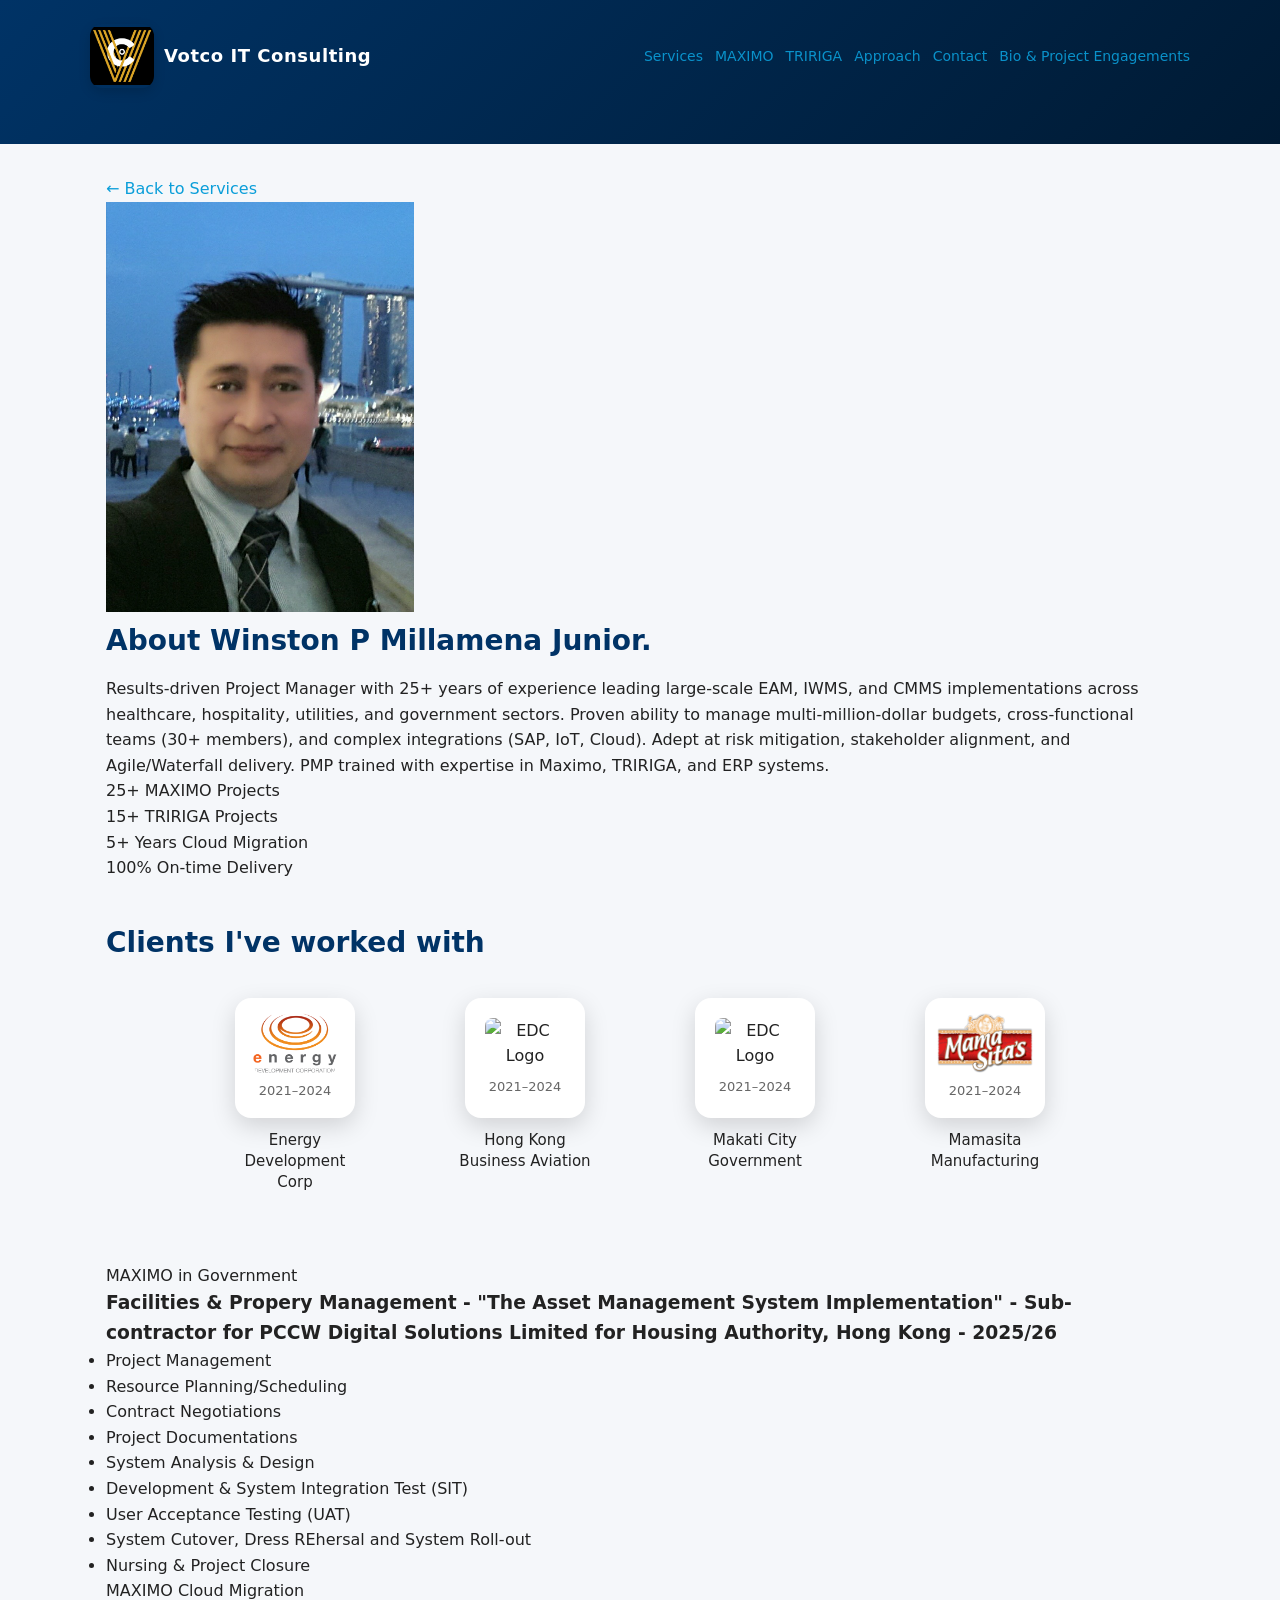
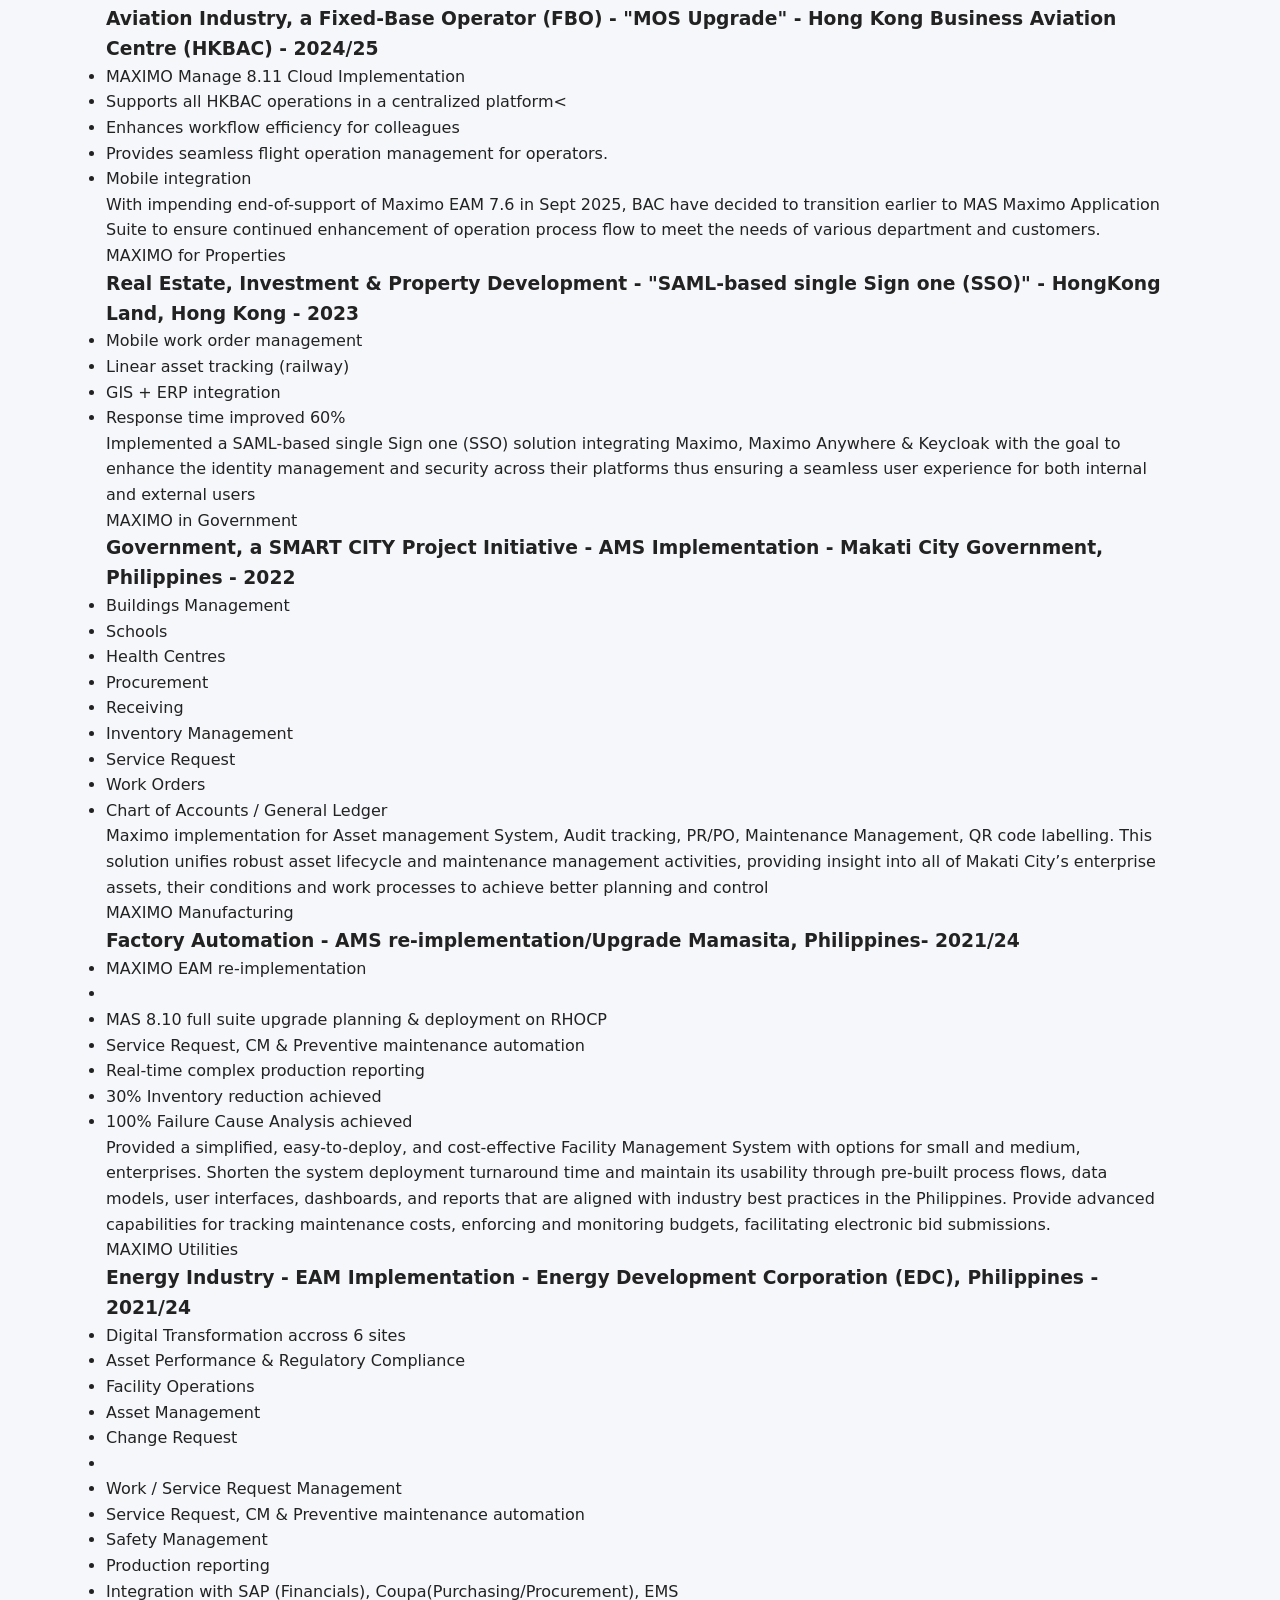
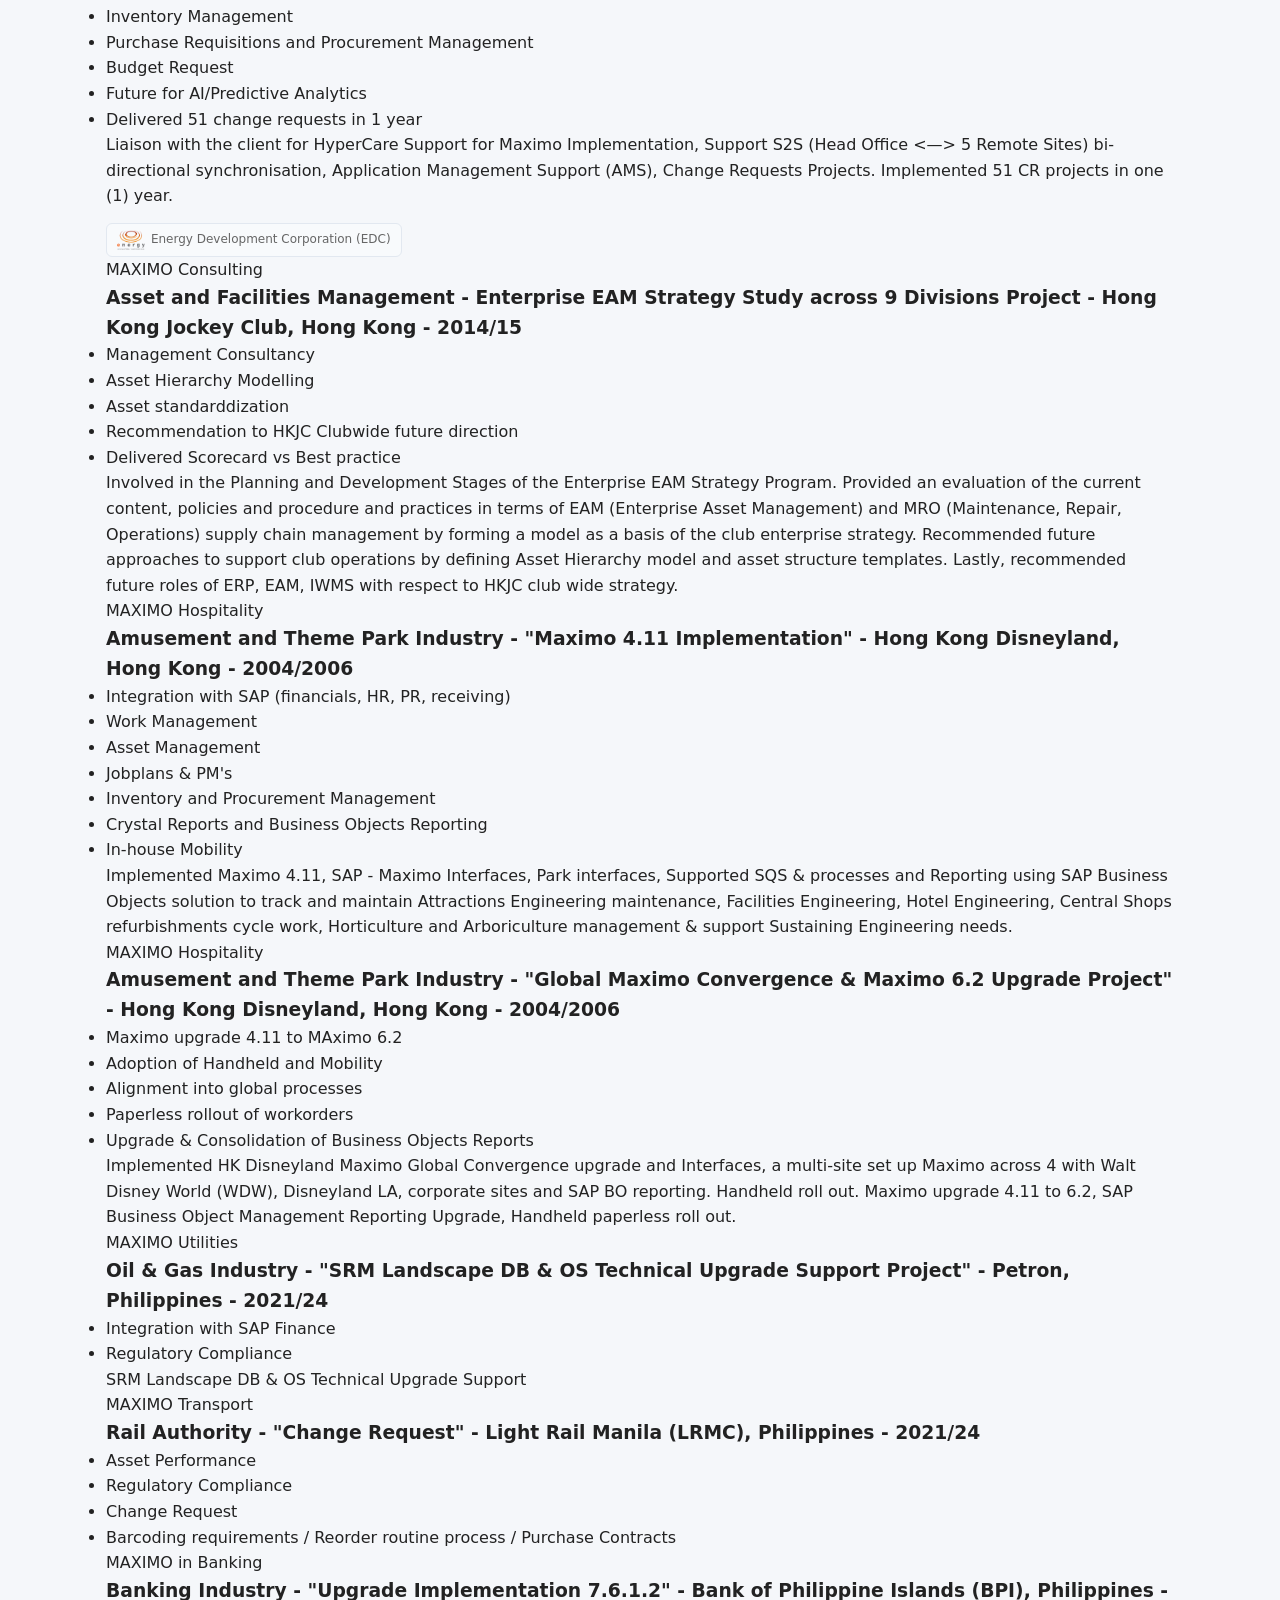
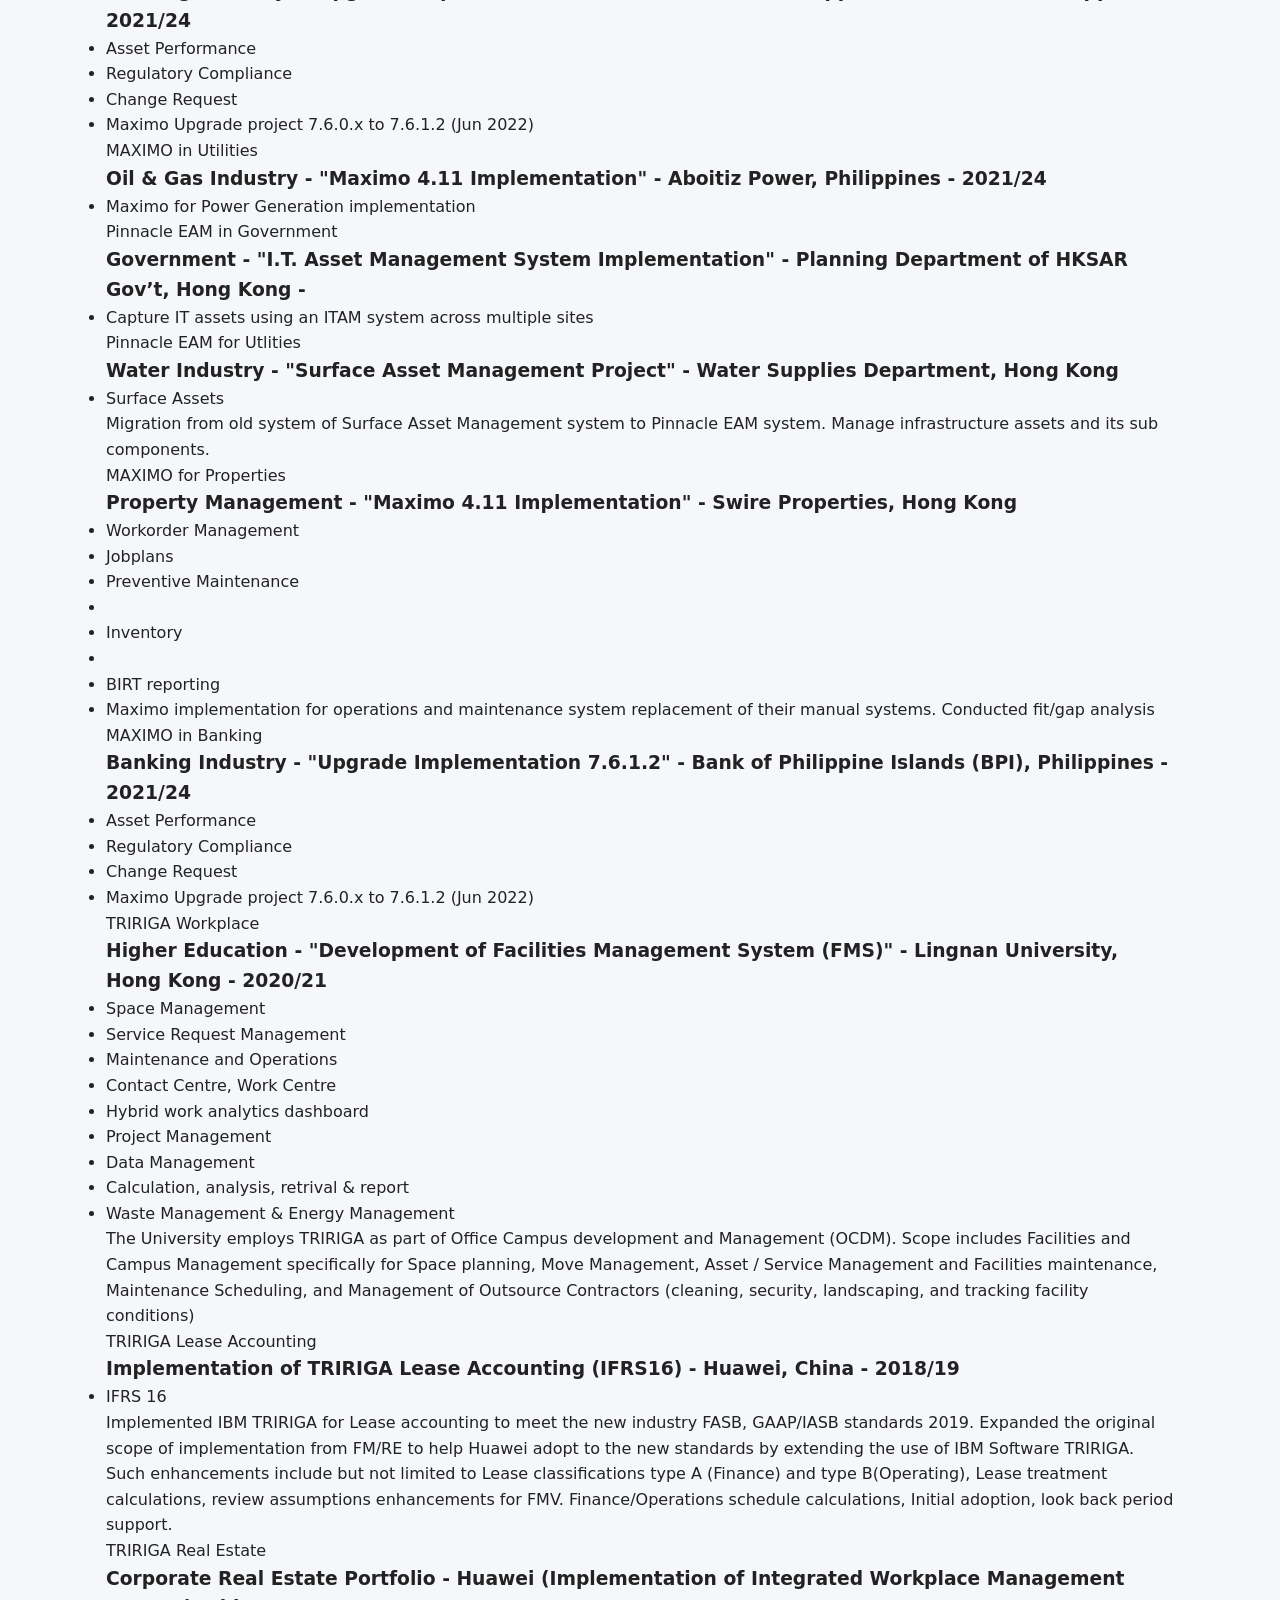
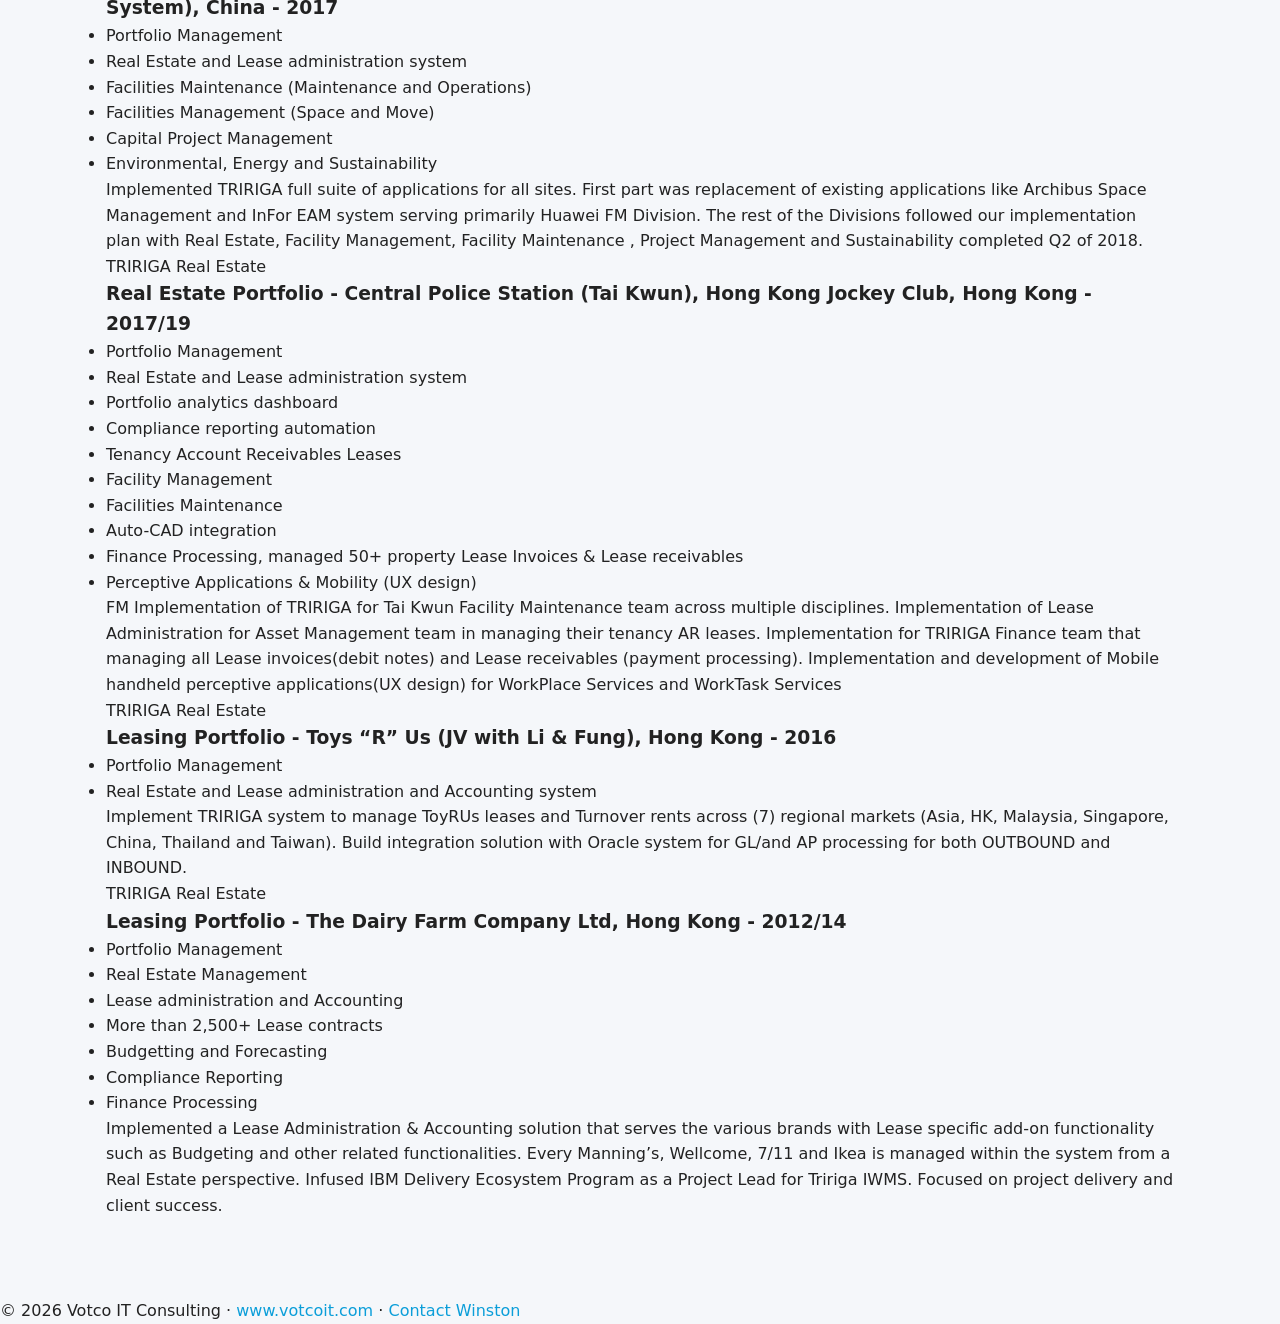
==== commit f967ce93: "Update bio.html" ====
--- a/bio.html
+++ b/bio.html
@@ -4,7 +4,7 @@
   <meta charset="UTF-8" />
   <title>Bio & Projects | VotCo IT Consulting</title>
   <meta name="viewport" content="width=device-width, initial-scale=1" />
-  <meta name="description" content="Winston - MAXIMO and TRIRIGA specialist with 10+ years experience. View past projects and expertise." />
+  <meta name="description" content="Winston - MAXIMO and TRIRIGA specialist with 25+ years experience. View past projects and expertise." />
   <meta name="keywords" content="MAXIMO consultant, TRIRIGA consultant, Winston Votco, IBM MAXIMO projects, TRIRIGA implementation" />
   <link rel="canonical" href="https://www.votcoit.com/bio.html" />
   <style>
@@ -57,7 +57,6 @@
       transform: translateY(0) !important;
     }
 
-
     * { box-sizing: border-box; margin: 0; padding: 0; }
     body {
       font-family: system-ui, -apple-system, BlinkMacSystemFont, "Segoe UI", sans-serif;
@@ -65,6 +64,7 @@
       background: var(--bg);
       line-height: 1.6;
     }
+
     a { color: var(--secondary); text-decoration: none; }
     a:hover { text-decoration: underline; }
     
@@ -73,6 +73,7 @@
       color: #fff;
       padding: 24px 16px 40px;
     }
+
     .nav {
       max-width: var(--max-width);
       margin: 0 auto 16px;
@@ -82,6 +83,7 @@
       gap: 10px;
       flex-wrap: wrap;
     }
+
     .logo-wrap {
       display: flex;
       align-items: center;
@@ -96,7 +98,6 @@
       /* Remove border completely */
       box-shadow: 0 4px 12px rgba(0,0,0,0.15);
     }
-  
     /*
     .logo-circle {
       width: 64px;
@@ -104,25 +105,27 @@
       border-radius: 50%;
       object-fit: cover;
       border: 2px solid #ffffff;
-    }
-    */
-    
+    }    */
+
     .logo-text {
       font-size: 18px;
       font-weight: 700;
       letter-spacing: 0.03em;
       white-space: nowrap;
     }
+
     .nav-links {
       display: flex;
       flex-wrap: wrap;
       gap: 12px;
       font-size: 14px;
     }
+
     .nav-links a {
       font-weight: 500;
       opacity: 0.9;
     }
+
     .nav-links a:hover { opacity: 1; }
 
     .project-logos {
@@ -173,7 +176,6 @@
       transform: scale(1.05);
     }
 
-<<<<<<< Updated upstream
     /* NEW: Photo beside section-intro */
     .about-with-photo {
       margin-bottom: 40px;
@@ -226,8 +228,6 @@
 
 
 
-=======
->>>>>>> Stashed changes
     .section-intro {
       font-size: 16px;
       color: var(--muted);
@@ -265,7 +265,6 @@
       color: var(--muted);
       margin-top: 4px;
     }
-
     .grid-3 {
       display: grid;
       grid-template-columns: repeat(3, minmax(0, 1fr));
@@ -316,7 +315,6 @@
       padding: 4px 10px;
       margin-bottom: 12px;
     }
-
     .back-link {
       display: inline-flex;
       align-items: center;
@@ -418,7 +416,8 @@
         </div>
       </div>
     </div>
-  </div>
+  <!--  
+  </div>-->
   </section>
 
   <section id="projects">
@@ -475,27 +474,6 @@
           </div>
         </a>
 
- <!-- Housing -->
-        <a href="#project-mamasita" style="text-decoration: none; color: inherit;">
-          <div style="text-align: center; cursor: pointer; transition: transform 0.2s; padding: 20px;">
-            <div style="width: 120px; height: 120px; background: white; border-radius: 16px; padding: 20px; box-shadow: 0 8px 24px rgba(0,0,0,0.15); margin: 0 auto 12px; display: flex; flex-direction: column; justify-content: center; align-items: center;">
-              <img src="images/housing-logo.png" alt="EDC Logo" style="height: 60px; width: auto; object-fit: contain; border-radius: 8px;" />
-              <p style="margin: 8px 0 0 0; font-size: 13px; color: var(--muted);">2021–2024</p>
-            </div>
-            <p style="margin: 0; font-size: 15px; font-weight: 500; line-height: 1.4; max-width: 140px; margin: 0 auto;">Housing Authority, HK Government</p>
-          </div>
-        </a>
-
-<!-- Hongkong Land -->
-        <a href="#project-mamasita" style="text-decoration: none; color: inherit;">
-          <div style="text-align: center; cursor: pointer; transition: transform 0.2s; padding: 20px;">
-            <div style="width: 120px; height: 120px; background: white; border-radius: 16px; padding: 20px; box-shadow: 0 8px 24px rgba(0,0,0,0.15); margin: 0 auto 12px; display: flex; flex-direction: column; justify-content: center; align-items: center;">
-              <img src="images/hkland-logo.png" alt="EDC Logo" style="height: 60px; width: auto; object-fit: contain; border-radius: 8px;" />
-              <p style="margin: 8px 0 0 0; font-size: 13px; color: var(--muted);">2021–2024</p>
-            </div>
-            <p style="margin: 0; font-size: 15px; font-weight: 500; line-height: 1.4; max-width: 140px; margin: 0 auto;">Hongkong Land</p>
-          </div>
-        </a>
       </div>
     </div>
 
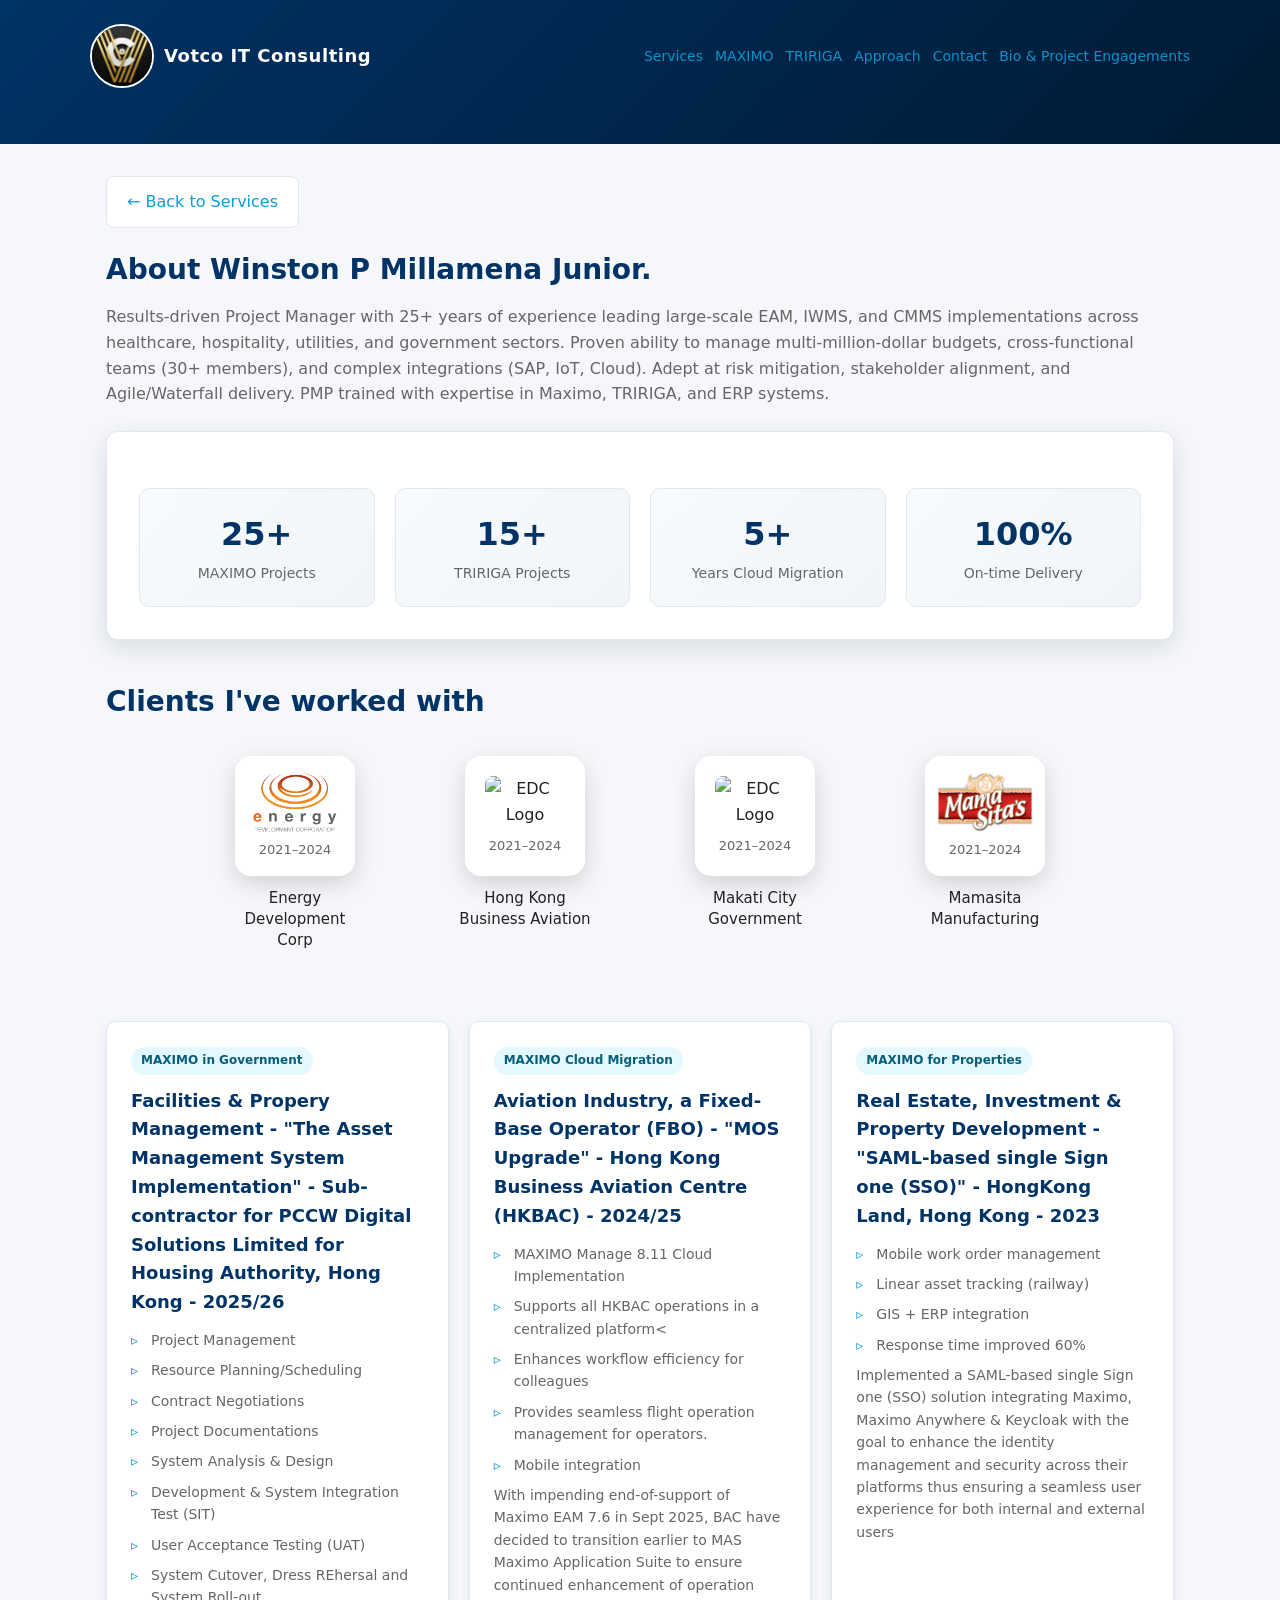
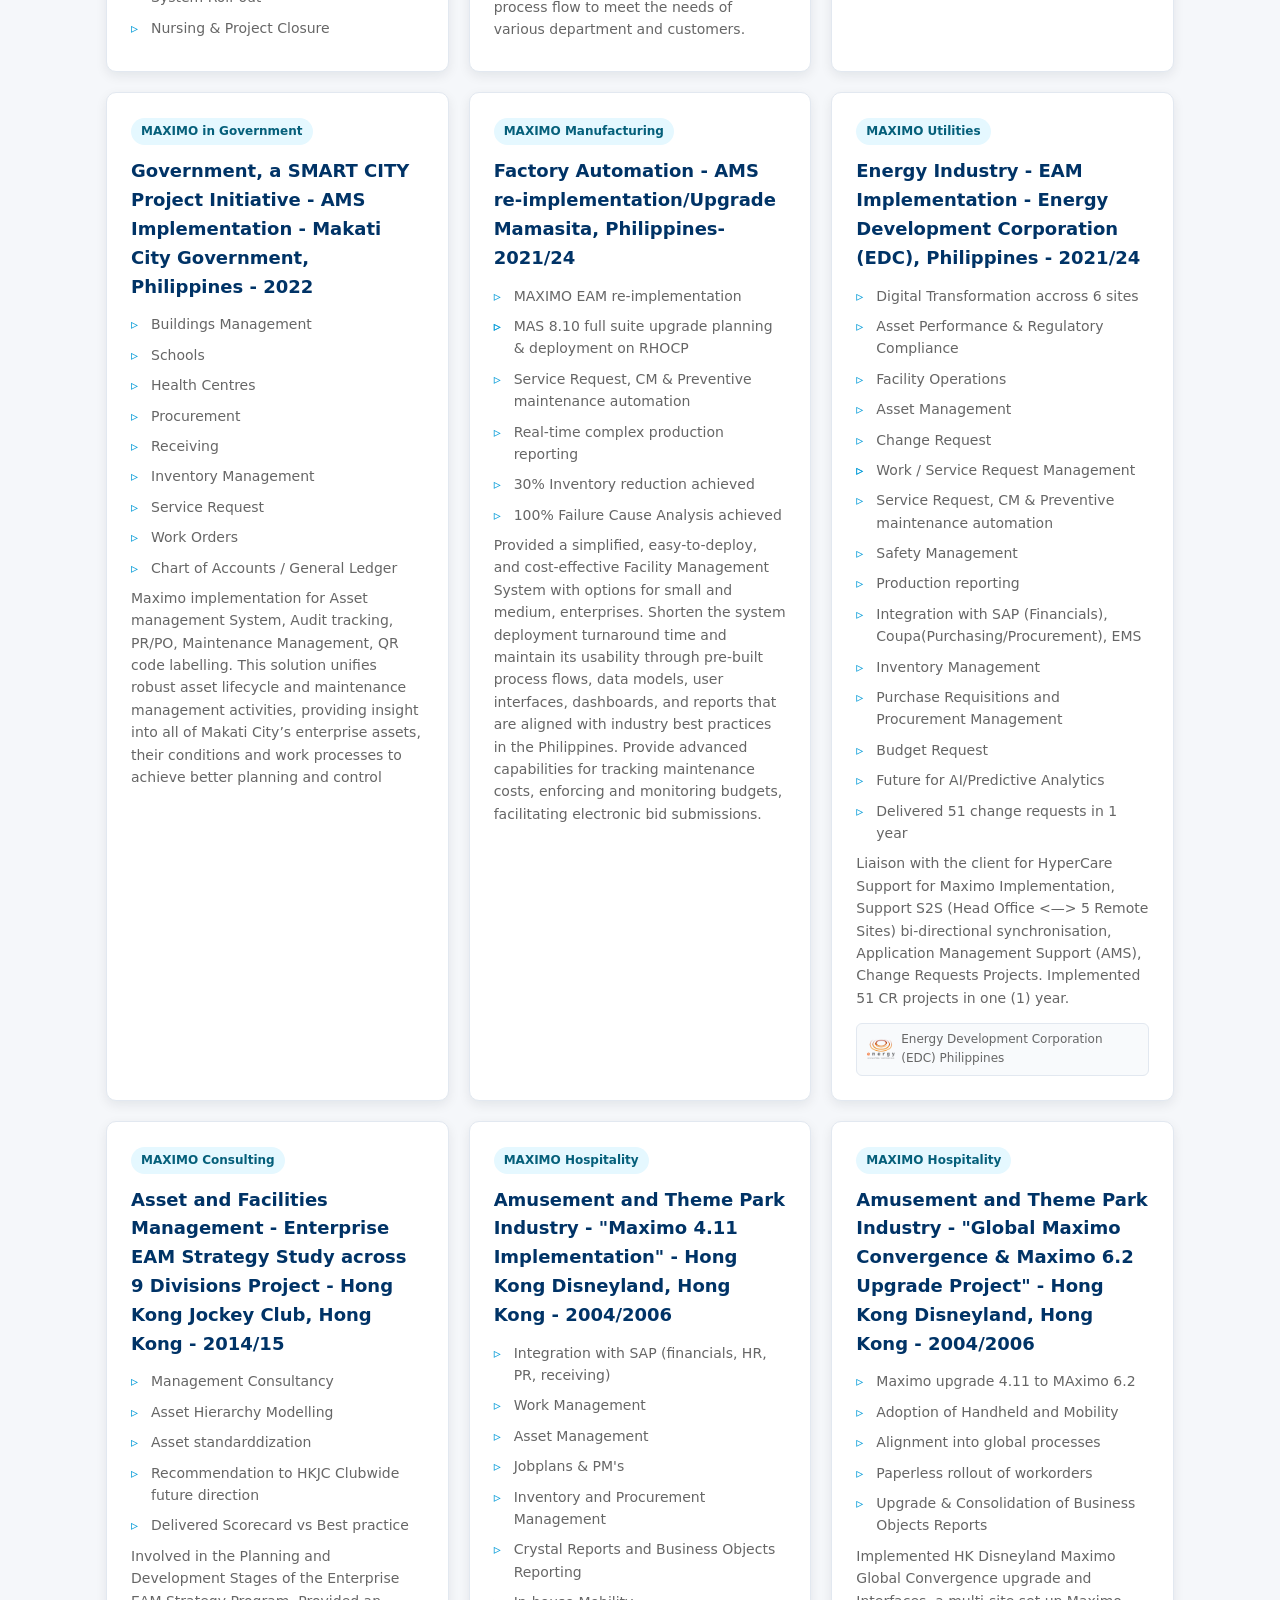
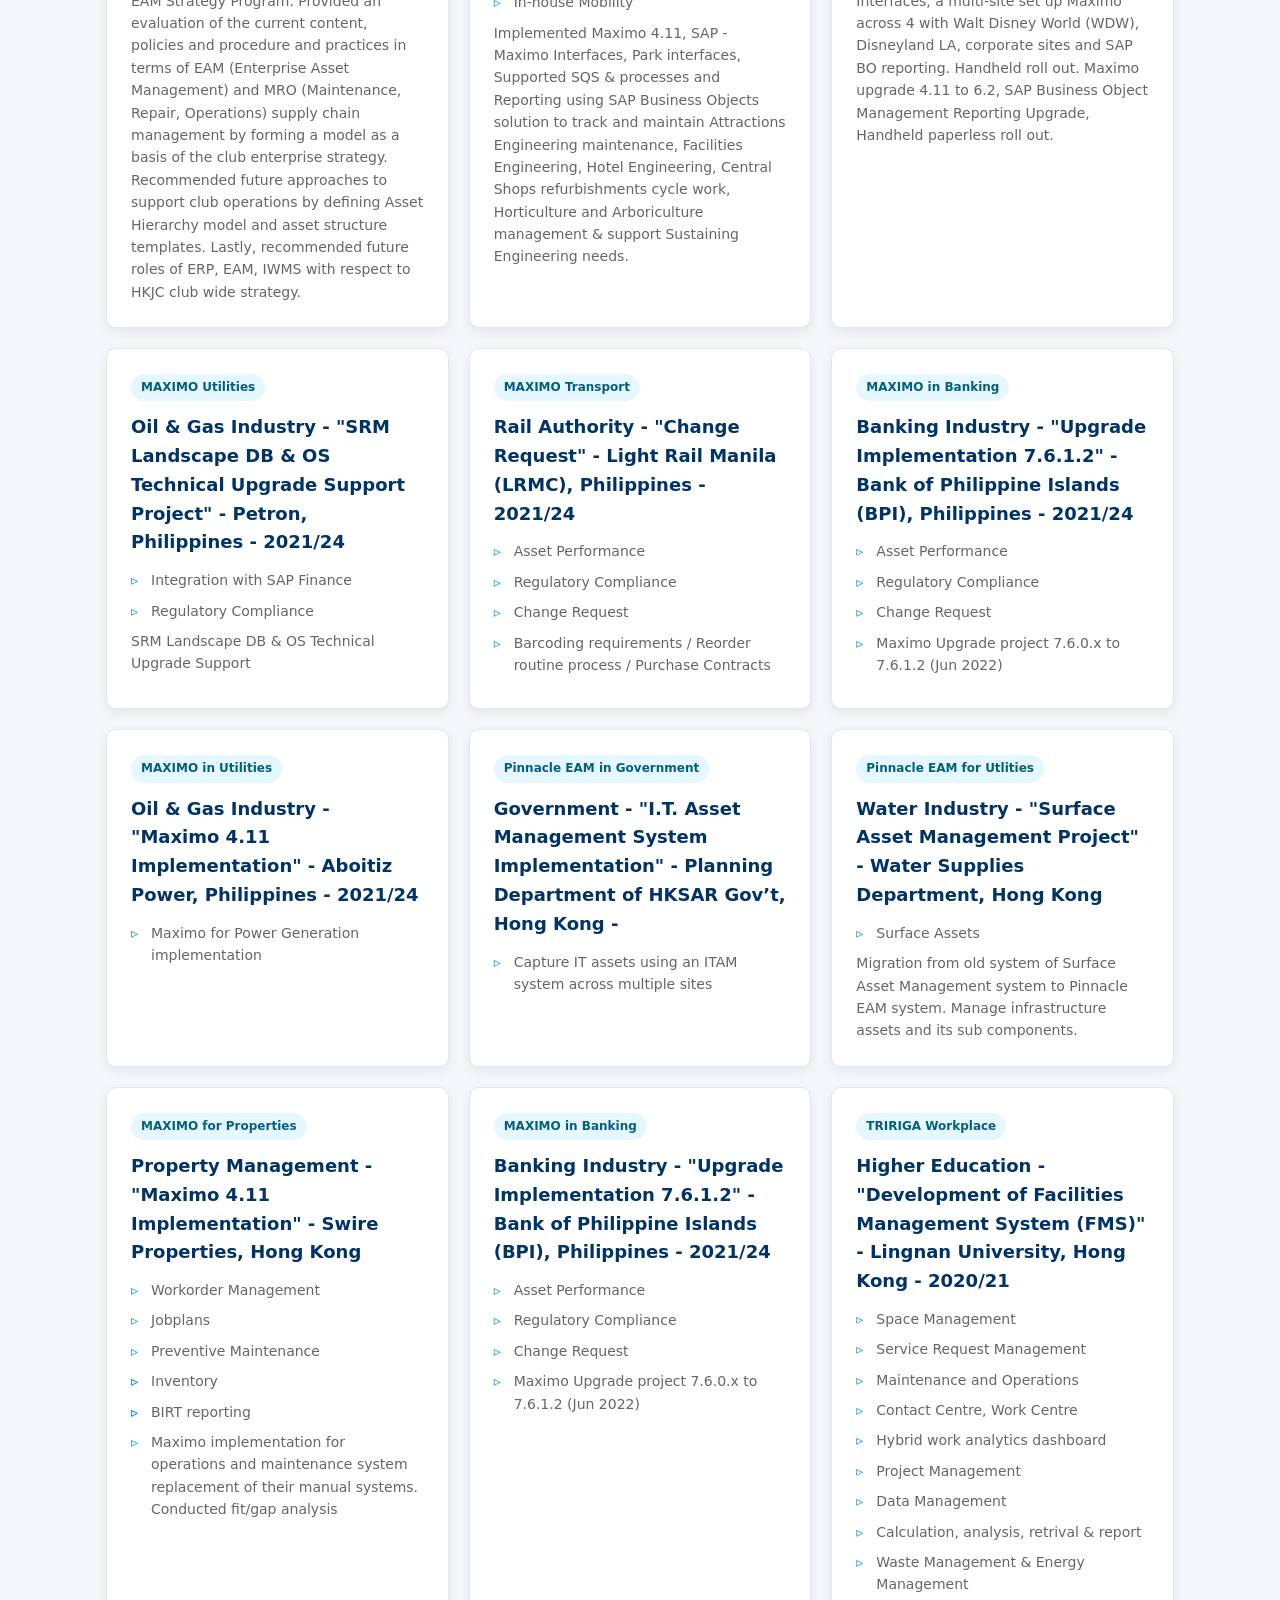
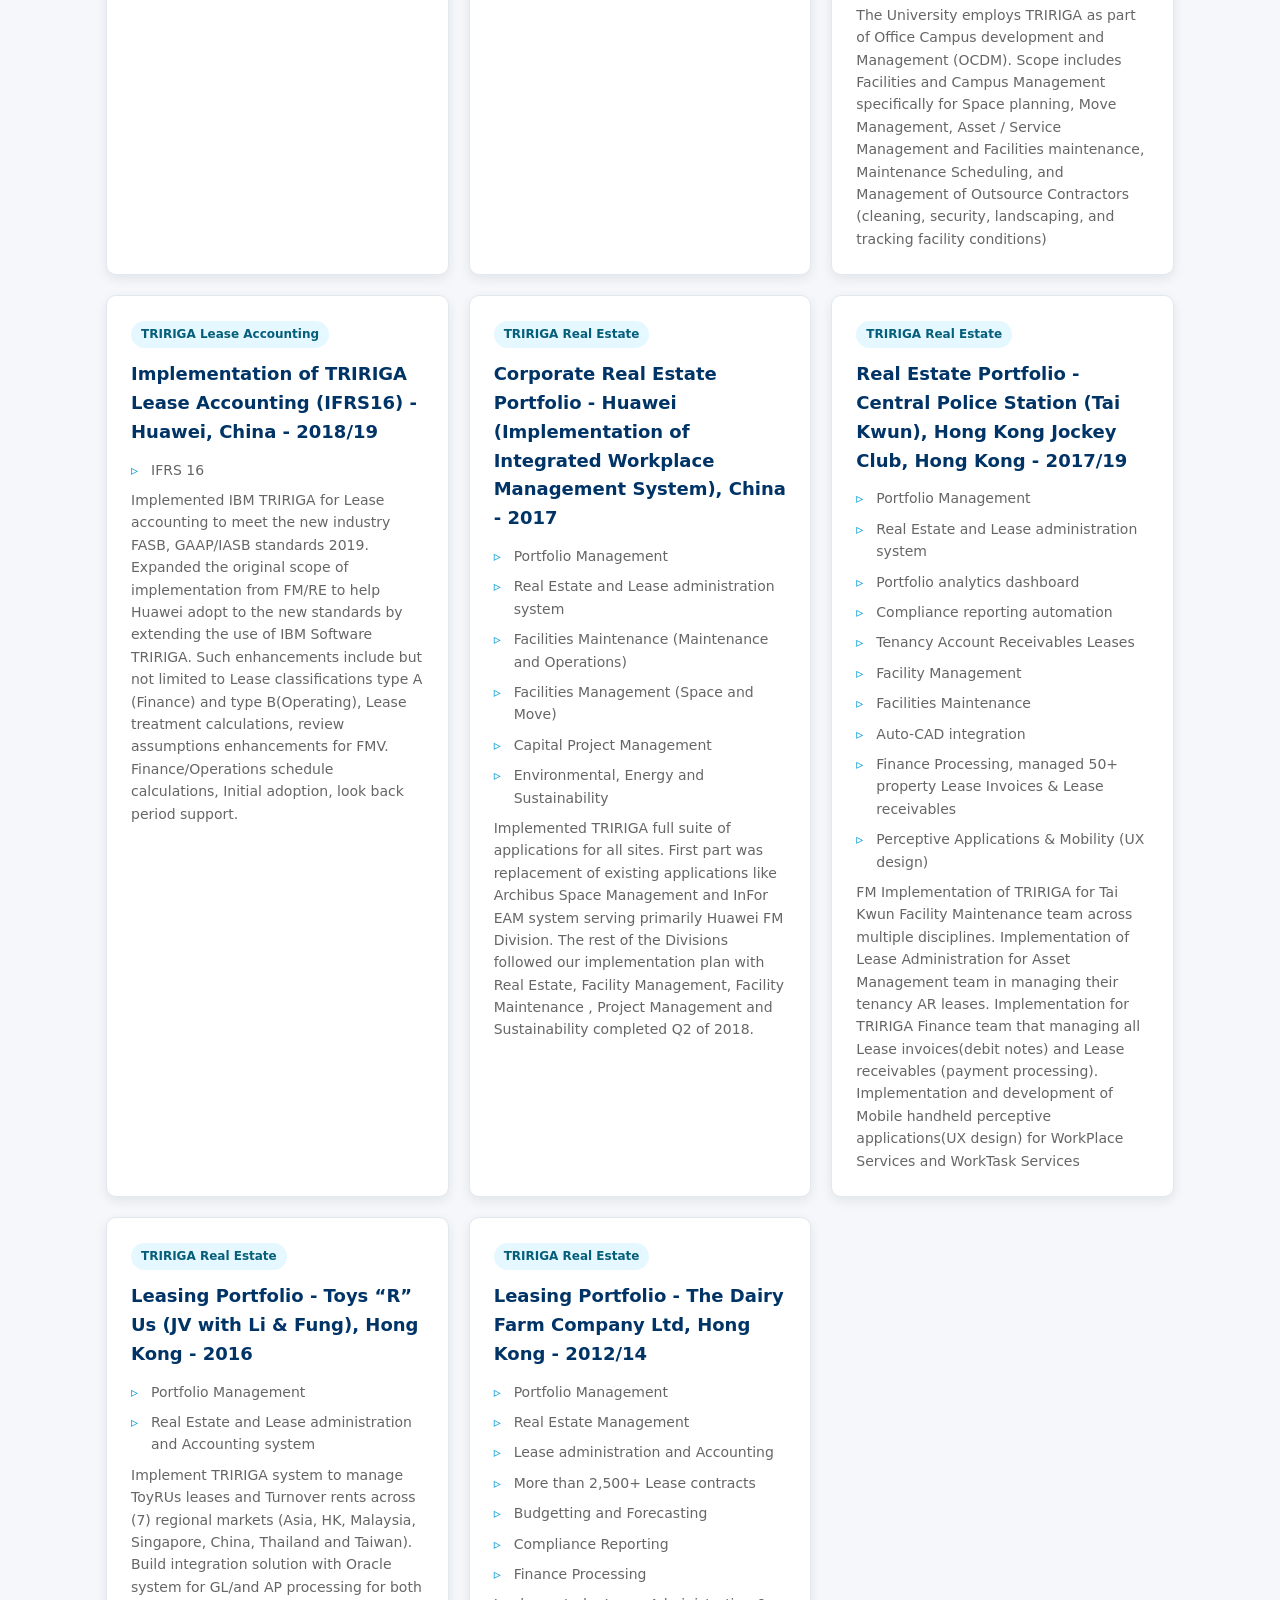
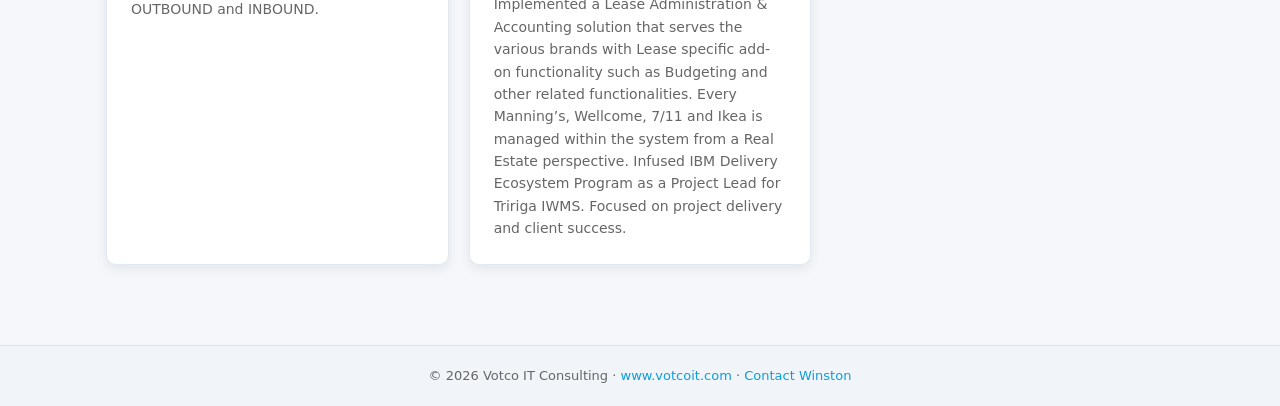
==== commit a8b4ce3c: "Add files via upload" ====
--- a/bio.html
+++ b/bio.html
@@ -4,7 +4,7 @@
   <meta charset="UTF-8" />
   <title>Bio & Projects | VotCo IT Consulting</title>
   <meta name="viewport" content="width=device-width, initial-scale=1" />
-  <meta name="description" content="Winston - MAXIMO and TRIRIGA specialist with 25+ years experience. View past projects and expertise." />
+  <meta name="description" content="Winston - MAXIMO and TRIRIGA specialist with 10+ years experience. View past projects and expertise." />
   <meta name="keywords" content="MAXIMO consultant, TRIRIGA consultant, Winston Votco, IBM MAXIMO projects, TRIRIGA implementation" />
   <link rel="canonical" href="https://www.votcoit.com/bio.html" />
   <style>
@@ -57,6 +57,7 @@
       transform: translateY(0) !important;
     }
 
+
     * { box-sizing: border-box; margin: 0; padding: 0; }
     body {
       font-family: system-ui, -apple-system, BlinkMacSystemFont, "Segoe UI", sans-serif;
@@ -64,7 +65,6 @@
       background: var(--bg);
       line-height: 1.6;
     }
-
     a { color: var(--secondary); text-decoration: none; }
     a:hover { text-decoration: underline; }
     
@@ -73,7 +73,6 @@
       color: #fff;
       padding: 24px 16px 40px;
     }
-
     .nav {
       max-width: var(--max-width);
       margin: 0 auto 16px;
@@ -83,49 +82,34 @@
       gap: 10px;
       flex-wrap: wrap;
     }
-
     .logo-wrap {
       display: flex;
       align-items: center;
       gap: 10px;
     }
-    
-    .logo-circle {
-      width: 64px;
-      height: 64px;
-      border-radius: 12px;
-      object-fit: contain;
-      /* Remove border completely */
-      box-shadow: 0 4px 12px rgba(0,0,0,0.15);
-    }
-    /*
     .logo-circle {
       width: 64px;
       height: 64px;
       border-radius: 50%;
       object-fit: cover;
       border: 2px solid #ffffff;
-    }    */
-
+    }
     .logo-text {
       font-size: 18px;
       font-weight: 700;
       letter-spacing: 0.03em;
       white-space: nowrap;
     }
-
     .nav-links {
       display: flex;
       flex-wrap: wrap;
       gap: 12px;
       font-size: 14px;
     }
-
     .nav-links a {
       font-weight: 500;
       opacity: 0.9;
     }
-
     .nav-links a:hover { opacity: 1; }
 
     .project-logos {
@@ -176,58 +160,7 @@
       transform: scale(1.05);
     }
 
-    /* NEW: Photo beside section-intro */
-    .about-with-photo {
-      margin-bottom: 40px;
-    }
-
-    .photo-and-bio {
-      display: grid;
-      grid-template-columns: 200px 1fr;
-      gap: 30px;
-      align-items: start;
-      margin-bottom: 30px;
-    }
-
-    .photo-container {
-      text-align: center;
-    }
-
-    .profile-photo {
-      width: 180px;
-      height: 180px;
-      border-radius: 12px;
-      object-fit: cover;
-      box-shadow: 0 12px 24px rgba(15,23,42,0.15);
-      border: 3px solid white;
-      background: white;
-    }
-
-    .bio-content {
-      flex: 1;
-    }
-
-    .bio-content h2 {
-      margin-bottom: 16px;
-    }
-
-    /* Mobile: Stack photo above text */
-    @media (max-width: 768px) {
-      .photo-and-bio {
-        grid-template-columns: 1fr;
-        gap: 20px;
-        text-align: center;
-      }
-      
-      .profile-photo {
-        width: 140px;
-        height: 140px;
-        margin: 0 auto;
-      }
-    }
-
-
-
+    }
     .section-intro {
       font-size: 16px;
       color: var(--muted);
@@ -265,6 +198,7 @@
       color: var(--muted);
       margin-top: 4px;
     }
+
     .grid-3 {
       display: grid;
       grid-template-columns: repeat(3, minmax(0, 1fr));
@@ -315,6 +249,7 @@
       padding: 4px 10px;
       margin-bottom: 12px;
     }
+
     .back-link {
       display: inline-flex;
       align-items: center;
@@ -368,7 +303,7 @@
       <a href="index.html#maximo">MAXIMO</a>
       <a href="index.html#tririga">TRIRIGA</a>
       <a href="index.html#approach">Approach</a>
-      <a href="index.html#contact">Contact</a> 
+      <a href="index.html#contact">Contact</a>
       <a href="bio.html">Bio &amp; Project Engagements</a>  <!-- ADD THIS -->
     </div>
   </div>
@@ -377,25 +312,11 @@
 <main>
   <a href="index.html" class="back-link">← Back to Services</a>
 
-   <!-- <section> -->
-
-  <section class="about-with-photo">
-  <div class="photo-and-bio">
-    <!-- NEW: Photo on left -->
-    <div class="photo-container">
-      <img src="winston-photo.jpg" alt="Winston P Millamena Junior" class="profile-photo" />
-    </div>
-    
-    <!-- Your existing content on right -->
-    <div class="bio-content">
-
-
+  <section>
     <h2>About Winston P Millamena Junior.</h2>
     <p class="section-intro">
       Results-driven Project Manager with 25+ years of experience leading large-scale EAM, IWMS, and CMMS implementations across healthcare, hospitality, utilities, and government sectors. Proven ability to manage multi-million-dollar budgets, cross-functional teams (30+ members), and complex integrations (SAP, IoT, Cloud). Adept at risk mitigation, stakeholder alignment, and Agile/Waterfall delivery. PMP trained with expertise in Maximo, TRIRIGA, and ERP systems. 
     </p>
-
-    <!-- Stats -->
     <div class="hero-bio">
       <div class="bio-stats">
         <div class="stat-card">
@@ -416,8 +337,6 @@
         </div>
       </div>
     </div>
-  <!--  
-  </div>-->
   </section>
 
   <section id="projects">
@@ -586,7 +505,7 @@
           <!-- When you have the real logo, replace edc-logo.png -->
           <div class="project-logo">
             <img src="images/edc-logo.png" alt="Energy Development Corporation logo" />
-            <span>Energy Development Corporation (EDC)</span>
+            <span>Energy Development Corporation (EDC) Philippines</span>
           </div>
         </div>
       </div>
@@ -846,6 +765,31 @@
   <a href="index.html#contact">Contact Winston</a>
 </footer>
 
+
+<!--
+<script>
+  document.getElementById('year').textContent = new Date().getFullYear();
+
+  // Smooth scroll to top
+  document.getElementById('back-to-top').addEventListener('click', function(e) {
+    e.preventDefault();
+    window.scrollTo({
+      top: 0,
+      behavior: 'smooth'
+    });
+  });
+
+  // Show/hide button on scroll
+  window.addEventListener('scroll', function() {
+    const button = document.getElementById('back-to-top');
+    if (window.scrollY > 400) {
+      button.classList.add('show');
+    } else {
+      button.classList.remove('show');
+    }
+  });
+</script>
+-->
 <script>
   // Year update
   document.getElementById('year').textContent = new Date().getFullYear();
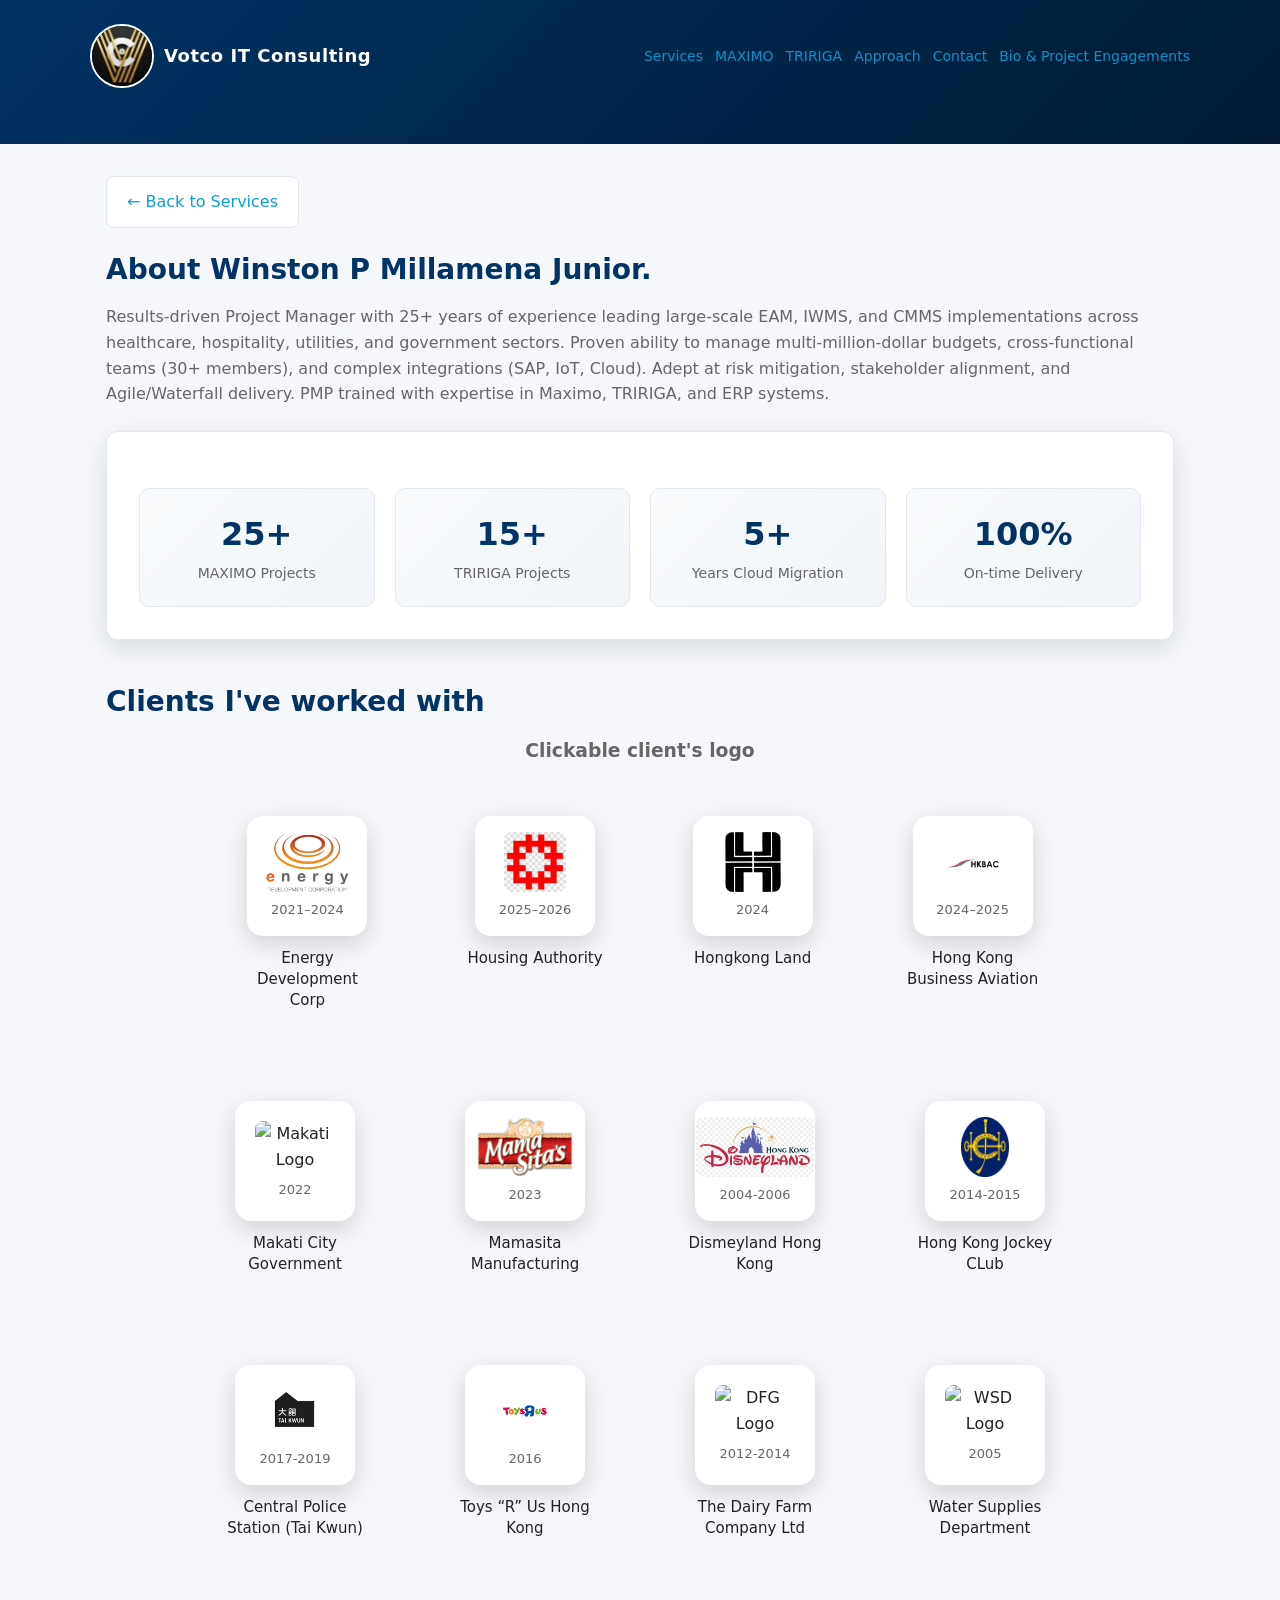
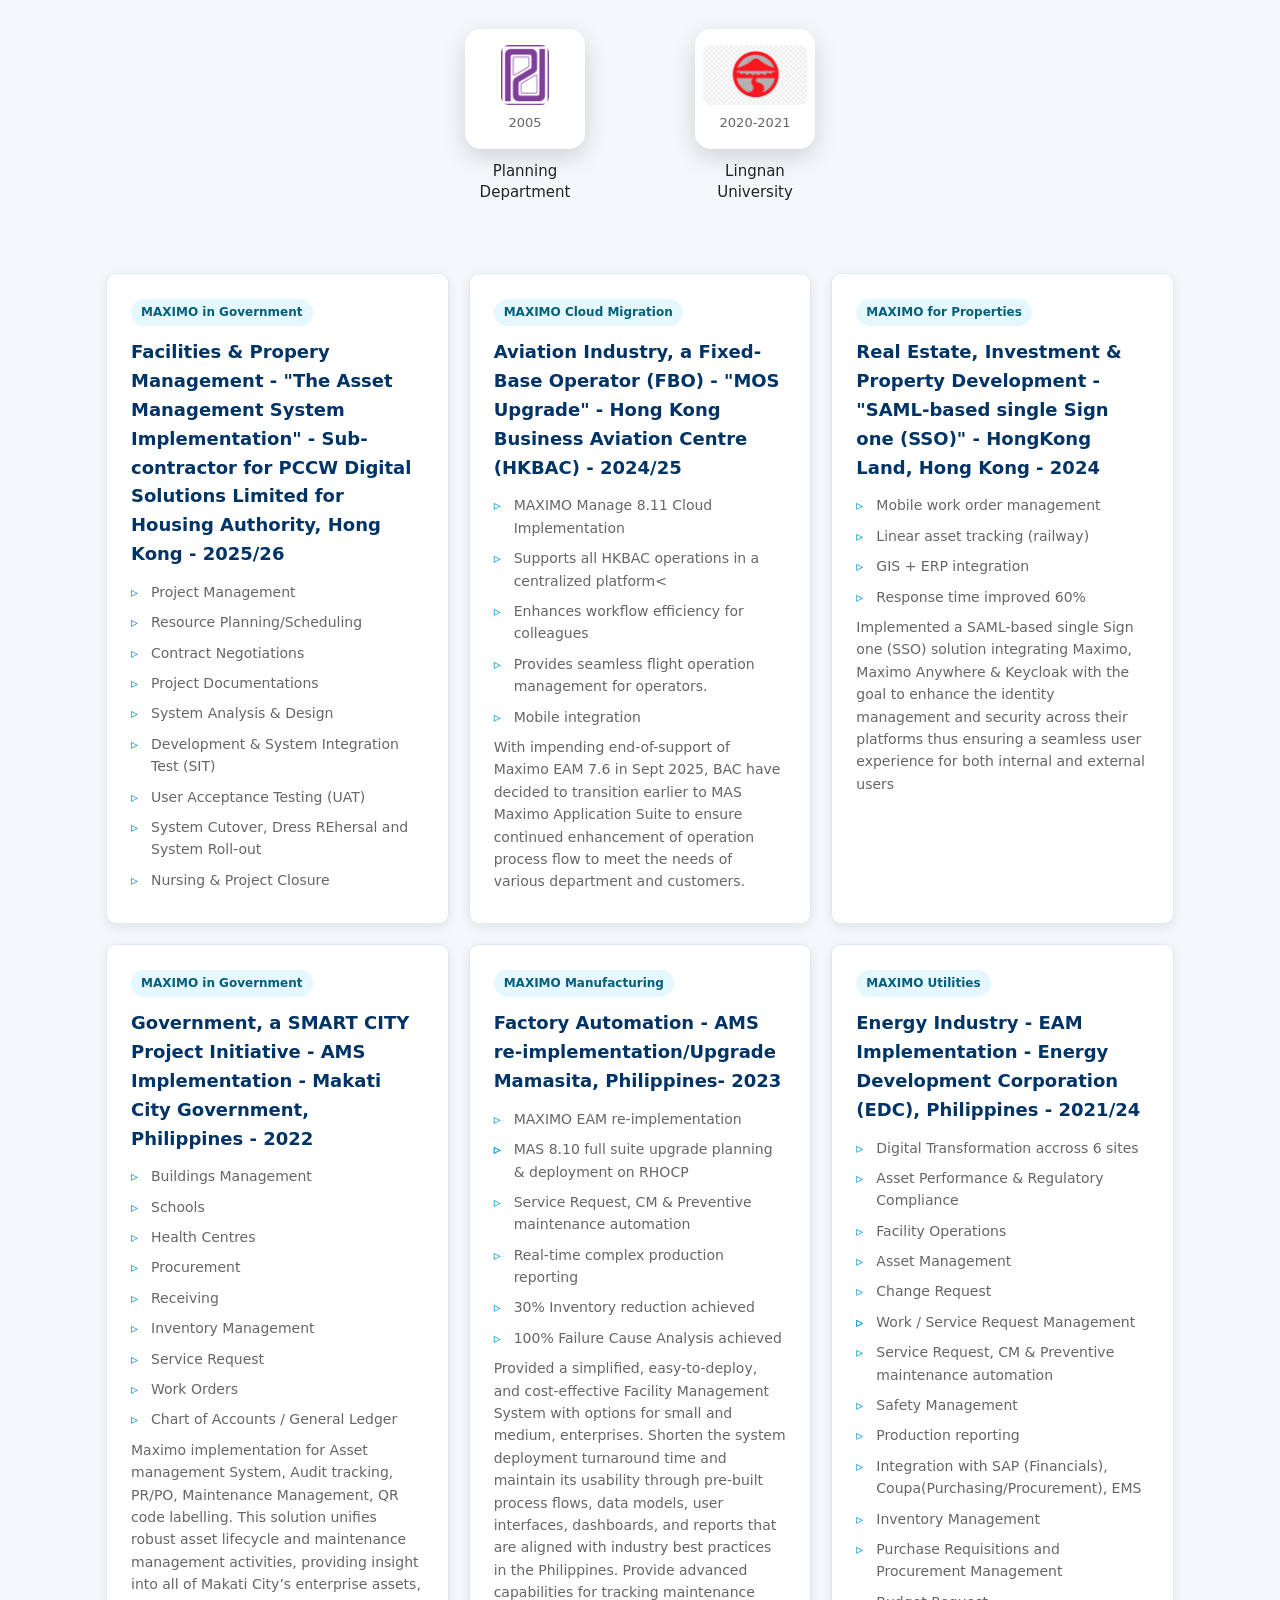
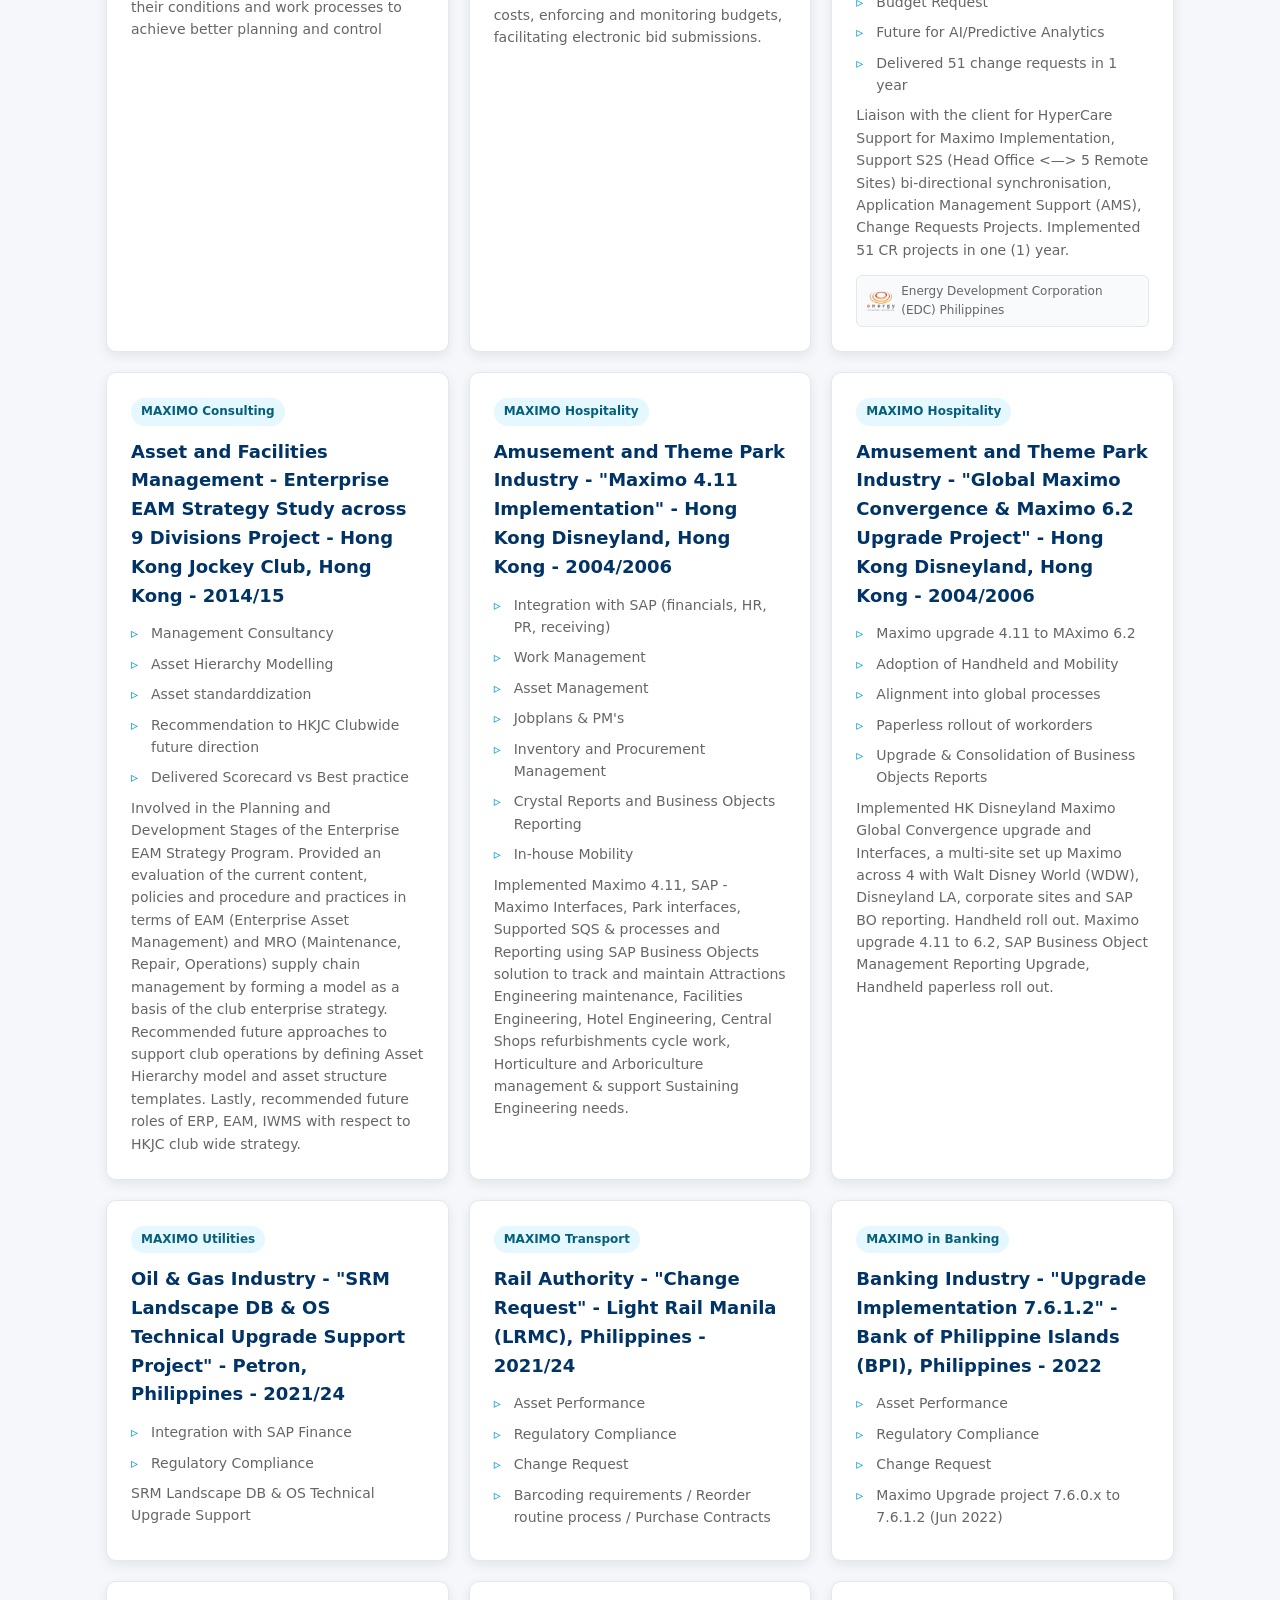
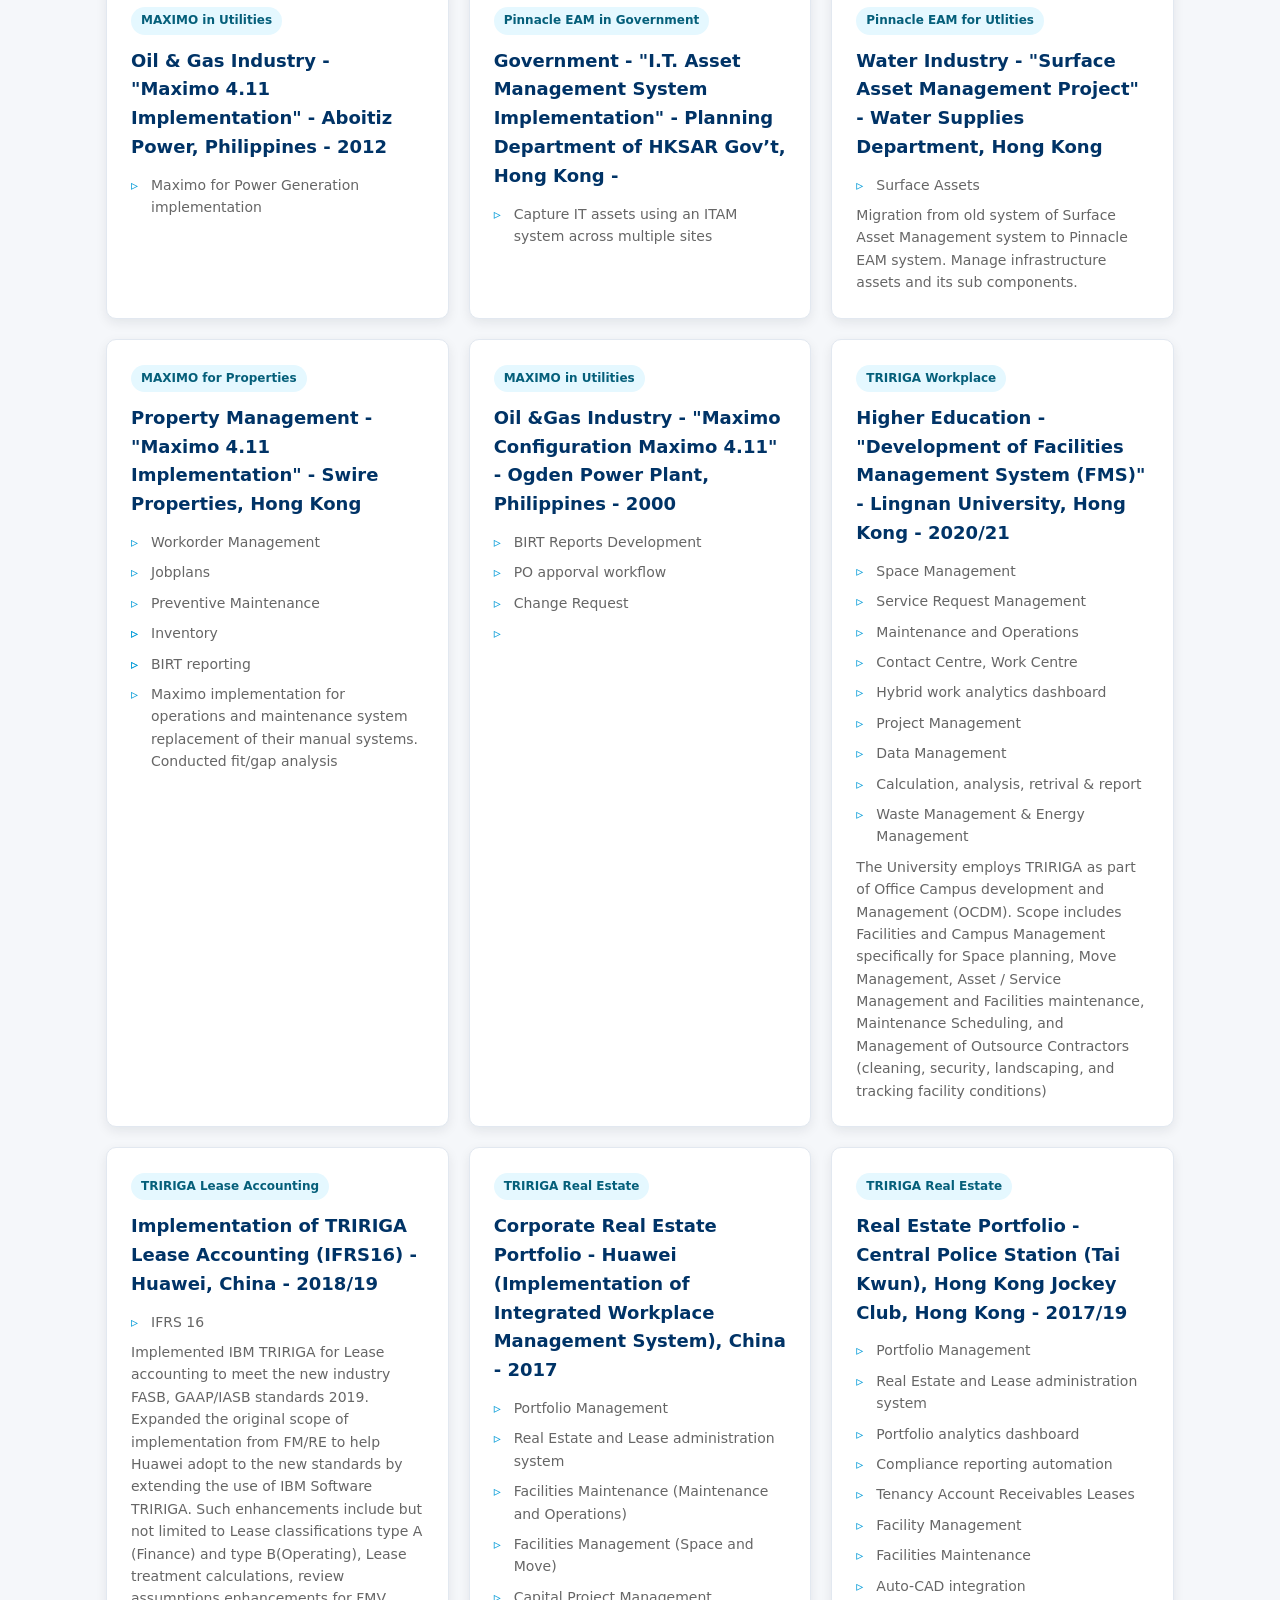
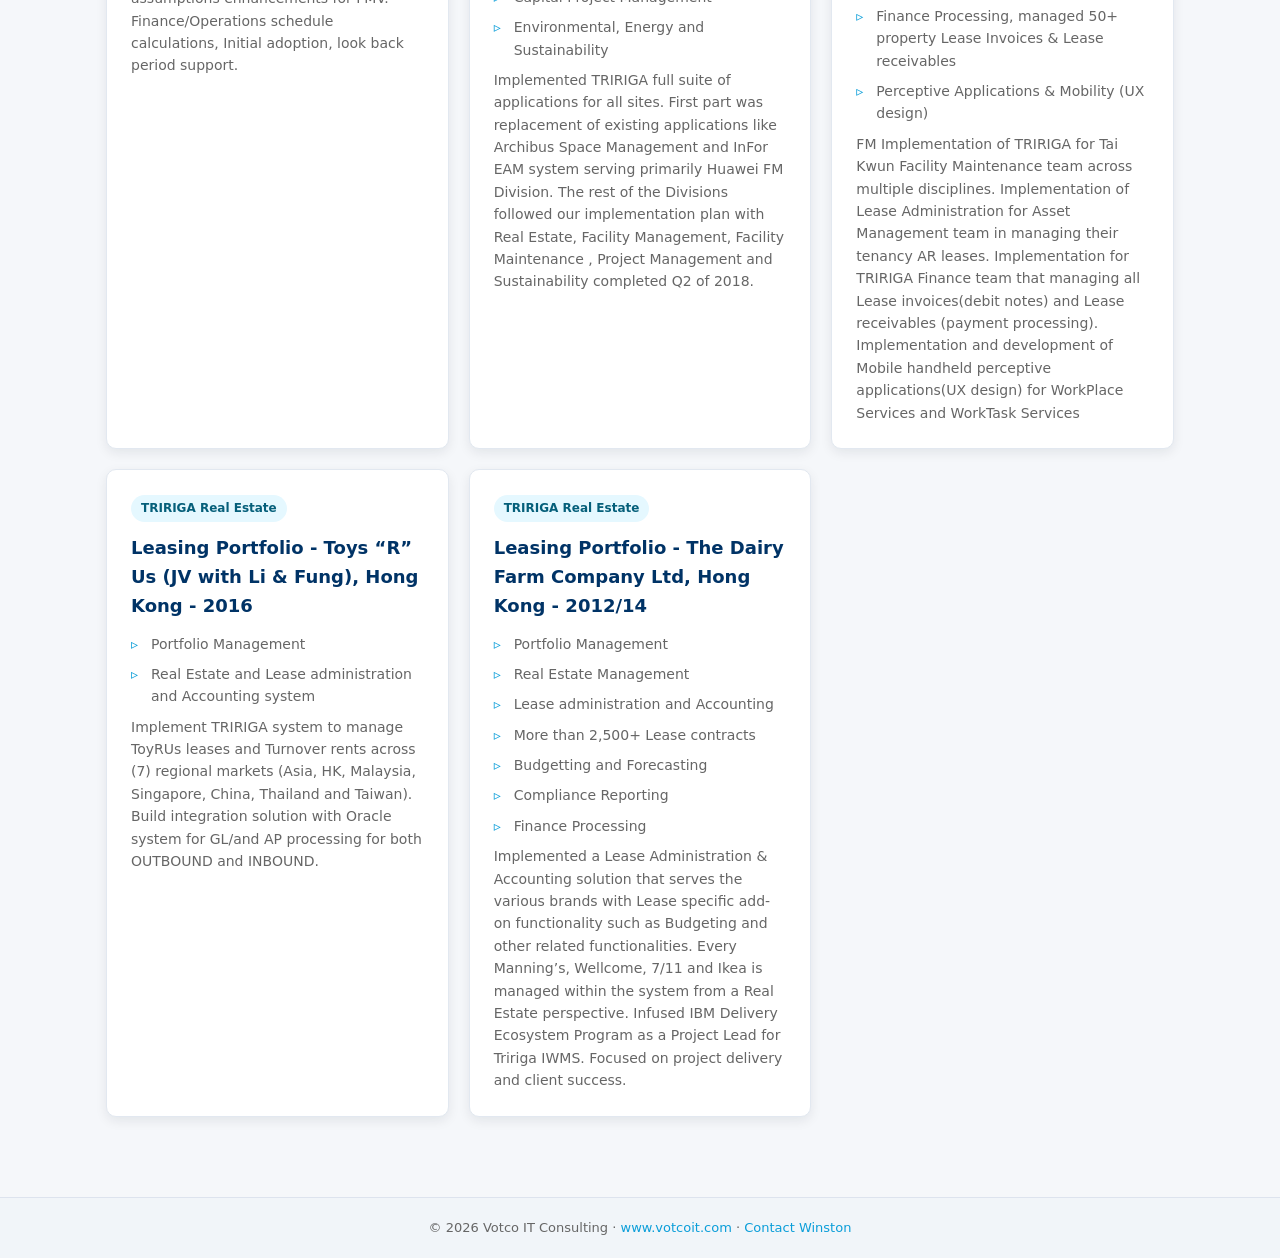
==== commit 25e68902: "update logo 3" ====
--- a/bio.html
+++ b/bio.html
@@ -341,13 +341,10 @@
 
   <section id="projects">
     <h2>Clients I've worked with</h2>
-    
-        <!--Clients Logos Strip" Section -->
+    <!--Clients Logos Strip" Section -->
     <div class="clients-strip">
-      <!-- do not show heading 3 -->
-      <!-- <h3 style="text-align: center; margin-bottom: 30px; color: var(--muted);">Select Projects & Engagements</h3> -->
-      
-      <div style="display: flex; flex-wrap: wrap; justify-content: center; gap: 50px; margin-bottom: 50px;">
+       <h3 style="text-align: center; margin-bottom: 30px; color: var(--muted);">Clickable client's logo</h3> 
+    <div style="display: flex; flex-wrap: wrap; justify-content: center; gap: 50px; margin-bottom: 50px;">
         
     <!-- EDC - Clickable - Real Image -->
     <a href="#project-edc" style="text-decoration: none; color: inherit;">
@@ -360,12 +357,34 @@
       </div>
     </a>
 
+        <!-- housing - Clickable - Real Image -->
+    <a href="#project-housing" style="text-decoration: none; color: inherit;">
+      <div style="text-align: center; cursor: pointer; transition: transform 0.2s; padding: 20px;">
+        <div style="width: 120px; height: 120px; background: white; border-radius: 16px; padding: 20px; box-shadow: 0 8px 24px rgba(0,0,0,0.15); margin: 0 auto 12px; display: flex; flex-direction: column; justify-content: center; align-items: center;">
+          <img src="images/housing-logo.png" alt="Housing Logo" style="height: 60px; width: auto; object-fit: contain; border-radius: 8px;" />
+          <p style="margin: 8px 0 0 0; font-size: 13px; color: var(--muted);">2025–2026</p>
+        </div>
+        <p style="margin: 0; font-size: 15px; font-weight: 500; line-height: 1.4; max-width: 140px; margin: 0 auto;">Housing Authority</p>
+      </div>
+    </a>
+
+        <!-- hkland - Clickable - Real Image -->
+    <a href="#project-hkland" style="text-decoration: none; color: inherit;">
+      <div style="text-align: center; cursor: pointer; transition: transform 0.2s; padding: 20px;">
+        <div style="width: 120px; height: 120px; background: white; border-radius: 16px; padding: 20px; box-shadow: 0 8px 24px rgba(0,0,0,0.15); margin: 0 auto 12px; display: flex; flex-direction: column; justify-content: center; align-items: center;">
+          <img src="images/hkland-logo.png" alt="HKL Logo" style="height: 60px; width: auto; object-fit: contain; border-radius: 8px;" />
+          <p style="margin: 8px 0 0 0; font-size: 13px; color: var(--muted);">2024</p>
+        </div>
+        <p style="margin: 0; font-size: 15px; font-weight: 500; line-height: 1.4; max-width: 140px; margin: 0 auto;">Hongkong Land</p>
+      </div>
+    </a>
+
     <!-- HKBAC -->
     <a href="#project-hkbac" style="text-decoration: none; color: inherit;">
           <div style="text-align: center; cursor: pointer; transition: transform 0.2s; padding: 20px;">
             <div style="width: 120px; height: 120px; background: white; border-radius: 16px; padding: 20px; box-shadow: 0 8px 24px rgba(0,0,0,0.15); margin: 0 auto 12px; display: flex; flex-direction: column; justify-content: center; align-items: center;">
-              <img src="images/hkbac-logo.png" alt="EDC Logo" style="height: 60px; width: auto; object-fit: contain; border-radius: 8px;" />
-              <p style="margin: 8px 0 0 0; font-size: 13px; color: var(--muted);">2021–2024</p>
+              <img src="images/hkbac-logo.png" alt="HKBAC Logo" style="height: 60px; width: auto; object-fit: contain; border-radius: 8px;" />
+              <p style="margin: 8px 0 0 0; font-size: 13px; color: var(--muted);">2024–2025</p>
             </div>
             <p style="margin: 0; font-size: 15px; font-weight: 500; line-height: 1.4; max-width: 140px; margin: 0 auto;">Hong Kong Business Aviation</p>
           </div>
@@ -375,8 +394,8 @@
         <a href="#project-makati" style="text-decoration: none; color: inherit;">
           <div style="text-align: center; cursor: pointer; transition: transform 0.2s; padding: 20px;">
             <div style="width: 120px; height: 120px; background: white; border-radius: 16px; padding: 20px; box-shadow: 0 8px 24px rgba(0,0,0,0.15); margin: 0 auto 12px; display: flex; flex-direction: column; justify-content: center; align-items: center;">
-              <img src="images/makati-logo.png" alt="EDC Logo" style="height: 60px; width: auto; object-fit: contain; border-radius: 8px;" />
-              <p style="margin: 8px 0 0 0; font-size: 13px; color: var(--muted);">2021–2024</p>
+              <img src="images/makati-logo.png" alt="Makati Logo" style="height: 60px; width: auto; object-fit: contain; border-radius: 8px;" />
+              <p style="margin: 8px 0 0 0; font-size: 13px; color: var(--muted);">2022</p>
             </div>
             <p style="margin: 0; font-size: 15px; font-weight: 500; line-height: 1.4; max-width: 140px; margin: 0 auto;">Makati City Government</p>
           </div>
@@ -386,12 +405,102 @@
         <a href="#project-mamasita" style="text-decoration: none; color: inherit;">
           <div style="text-align: center; cursor: pointer; transition: transform 0.2s; padding: 20px;">
             <div style="width: 120px; height: 120px; background: white; border-radius: 16px; padding: 20px; box-shadow: 0 8px 24px rgba(0,0,0,0.15); margin: 0 auto 12px; display: flex; flex-direction: column; justify-content: center; align-items: center;">
-              <img src="images/mamasita-logo.png" alt="EDC Logo" style="height: 60px; width: auto; object-fit: contain; border-radius: 8px;" />
-              <p style="margin: 8px 0 0 0; font-size: 13px; color: var(--muted);">2021–2024</p>
+              <img src="images/mamasita-logo.png" alt="Mamasita Logo" style="height: 60px; width: auto; object-fit: contain; border-radius: 8px;" />
+              <p style="margin: 8px 0 0 0; font-size: 13px; color: var(--muted);">2023</p>
             </div>
             <p style="margin: 0; font-size: 15px; font-weight: 500; line-height: 1.4; max-width: 140px; margin: 0 auto;">Mamasita Manufacturing</p>
           </div>
         </a>
+
+     <!-- Disney -->
+        <a href="#project-disney" style="text-decoration: none; color: inherit;">
+          <div style="text-align: center; cursor: pointer; transition: transform 0.2s; padding: 20px;">
+            <div style="width: 120px; height: 120px; background: white; border-radius: 16px; padding: 20px; box-shadow: 0 8px 24px rgba(0,0,0,0.15); margin: 0 auto 12px; display: flex; flex-direction: column; justify-content: center; align-items: center;">
+              <img src="images/disney-logo.png" alt="Disney Logo" style="height: 60px; width: auto; object-fit: contain; border-radius: 8px;" />
+              <p style="margin: 8px 0 0 0; font-size: 13px; color: var(--muted);">2004-2006</p>
+            </div>
+            <p style="margin: 0; font-size: 15px; font-weight: 500; line-height: 1.4; max-width: 140px; margin: 0 auto;">Dismeyland Hong Kong</p>
+          </div>
+        </a>
+
+     <!-- HKJC -->
+        <a href="#project-hkjc" style="text-decoration: none; color: inherit;">
+          <div style="text-align: center; cursor: pointer; transition: transform 0.2s; padding: 20px;">
+            <div style="width: 120px; height: 120px; background: white; border-radius: 16px; padding: 20px; box-shadow: 0 8px 24px rgba(0,0,0,0.15); margin: 0 auto 12px; display: flex; flex-direction: column; justify-content: center; align-items: center;">
+              <img src="images/hkjc-logo.png" alt="HKJC Logo" style="height: 60px; width: auto; object-fit: contain; border-radius: 8px;" />
+              <p style="margin: 8px 0 0 0; font-size: 13px; color: var(--muted);">2014-2015</p>
+            </div>
+            <p style="margin: 0; font-size: 15px; font-weight: 500; line-height: 1.4; max-width: 140px; margin: 0 auto;">Hong Kong Jockey CLub</p>
+          </div>
+        </a>
+
+     <!-- Taikwun -->
+        <a href="#project-taikwun" style="text-decoration: none; color: inherit;">
+          <div style="text-align: center; cursor: pointer; transition: transform 0.2s; padding: 20px;">
+            <div style="width: 120px; height: 120px; background: white; border-radius: 16px; padding: 20px; box-shadow: 0 8px 24px rgba(0,0,0,0.15); margin: 0 auto 12px; display: flex; flex-direction: column; justify-content: center; align-items: center;">
+              <img src="images/taikwun-logo.png" alt="Taikwun Logo" style="height: 60px; width: auto; object-fit: contain; border-radius: 8px;" />
+              <p style="margin: 8px 0 0 0; font-size: 13px; color: var(--muted);">2017-2019</p>
+            </div>
+            <p style="margin: 0; font-size: 15px; font-weight: 500; line-height: 1.4; max-width: 140px; margin: 0 auto;">Central Police Station (Tai Kwun)</p>
+          </div>
+        </a>
+
+     <!-- ToysRus -->
+        <a href="#project-toysrus" style="text-decoration: none; color: inherit;">
+          <div style="text-align: center; cursor: pointer; transition: transform 0.2s; padding: 20px;">
+            <div style="width: 120px; height: 120px; background: white; border-radius: 16px; padding: 20px; box-shadow: 0 8px 24px rgba(0,0,0,0.15); margin: 0 auto 12px; display: flex; flex-direction: column; justify-content: center; align-items: center;">
+              <img src="images/toysrus-logo.png" alt="ToysRus Logo" style="height: 60px; width: auto; object-fit: contain; border-radius: 8px;" />
+              <p style="margin: 8px 0 0 0; font-size: 13px; color: var(--muted);">2016</p>
+            </div>
+            <p style="margin: 0; font-size: 15px; font-weight: 500; line-height: 1.4; max-width: 140px; margin: 0 auto;">Toys “R” Us Hong Kong</p>
+          </div>
+        </a>
+
+     <!-- DFG -->
+        <a href="#project-dfg" style="text-decoration: none; color: inherit;">
+          <div style="text-align: center; cursor: pointer; transition: transform 0.2s; padding: 20px;">
+            <div style="width: 120px; height: 120px; background: white; border-radius: 16px; padding: 20px; box-shadow: 0 8px 24px rgba(0,0,0,0.15); margin: 0 auto 12px; display: flex; flex-direction: column; justify-content: center; align-items: center;">
+              <img src="images/dfg-logo.png" alt="DFG Logo" style="height: 60px; width: auto; object-fit: contain; border-radius: 8px;" />
+              <p style="margin: 8px 0 0 0; font-size: 13px; color: var(--muted);">2012-2014</p>
+            </div>
+            <p style="margin: 0; font-size: 15px; font-weight: 500; line-height: 1.4; max-width: 140px; margin: 0 auto;">The Dairy Farm Company Ltd</p>
+          </div>
+        </a>
+
+     <!-- wsd -->
+        <a href="#project-wsd" style="text-decoration: none; color: inherit;">
+          <div style="text-align: center; cursor: pointer; transition: transform 0.2s; padding: 20px;">
+            <div style="width: 120px; height: 120px; background: white; border-radius: 16px; padding: 20px; box-shadow: 0 8px 24px rgba(0,0,0,0.15); margin: 0 auto 12px; display: flex; flex-direction: column; justify-content: center; align-items: center;">
+              <img src="images/wsd-logo.png" alt="WSD Logo" style="height: 60px; width: auto; object-fit: contain; border-radius: 8px;" />
+              <p style="margin: 8px 0 0 0; font-size: 13px; color: var(--muted);">2005</p>
+            </div>
+            <p style="margin: 0; font-size: 15px; font-weight: 500; line-height: 1.4; max-width: 140px; margin: 0 auto;">Water Supplies Department</p>
+          </div>
+        </a>
+
+      <!-- Planning -->
+        <a href="#project-planning" style="text-decoration: none; color: inherit;">
+          <div style="text-align: center; cursor: pointer; transition: transform 0.2s; padding: 20px;">
+            <div style="width: 120px; height: 120px; background: white; border-radius: 16px; padding: 20px; box-shadow: 0 8px 24px rgba(0,0,0,0.15); margin: 0 auto 12px; display: flex; flex-direction: column; justify-content: center; align-items: center;">
+              <img src="images/planning-logo.png" alt="Planning Logo" style="height: 60px; width: auto; object-fit: contain; border-radius: 8px;" />
+              <p style="margin: 8px 0 0 0; font-size: 13px; color: var(--muted);">2005</p>
+            </div>
+            <p style="margin: 0; font-size: 15px; font-weight: 500; line-height: 1.4; max-width: 140px; margin: 0 auto;">Planning Department</p>
+          </div>
+        </a>
+
+     <!-- Lingnan -->
+        <a href="#project-lingnan" style="text-decoration: none; color: inherit;">
+          <div style="text-align: center; cursor: pointer; transition: transform 0.2s; padding: 20px;">
+            <div style="width: 120px; height: 120px; background: white; border-radius: 16px; padding: 20px; box-shadow: 0 8px 24px rgba(0,0,0,0.15); margin: 0 auto 12px; display: flex; flex-direction: column; justify-content: center; align-items: center;">
+              <img src="images/lingnan-logo.png" alt="lingnan Logo" style="height: 60px; width: auto; object-fit: contain; border-radius: 8px;" />
+              <p style="margin: 8px 0 0 0; font-size: 13px; color: var(--muted);">2020-2021</p>
+            </div>
+            <p style="margin: 0; font-size: 15px; font-weight: 500; line-height: 1.4; max-width: 140px; margin: 0 auto;">Lingnan University</p>
+          </div>
+        </a>
+
+
 
       </div>
     </div>
@@ -432,7 +541,7 @@
 
       <div class="card"  id="project-hkland">
         <span class="badge">MAXIMO for Properties</span>
-        <h3>Real Estate, Investment &amp; Property Development - "SAML-based single Sign one (SSO)" - HongKong Land, Hong Kong - 2023</h3>
+        <h3>Real Estate, Investment &amp; Property Development - "SAML-based single Sign one (SSO)" - HongKong Land, Hong Kong - 2024</h3>
         <ul>
           <li>Mobile work order management</li>
           <li>Linear asset tracking (railway)</li>
@@ -463,7 +572,7 @@
 
       <div class="card"  id="project-mamasita">
         <span class="badge">MAXIMO Manufacturing</span>
-        <h3>Factory Automation - AMS re-implementation/Upgrade Mamasita, Philippines- 2021/24</h3>
+        <h3>Factory Automation - AMS re-implementation/Upgrade Mamasita, Philippines- 2023</h3>
         <ul>
           <li>MAXIMO EAM re-implementation<li>
           <li>MAS 8.10 full suite upgrade planning &amp; deployment on RHOCP</li>
@@ -585,7 +694,7 @@
 
       <div class="card" id="project-bpi">
         <span class="badge">MAXIMO in Banking</span>
-        <h3> Banking Industry  -  "Upgrade Implementation 7.6.1.2" - Bank of Philippine Islands (BPI), Philippines - 2021/24</h3>
+        <h3> Banking Industry  -  "Upgrade Implementation 7.6.1.2" - Bank of Philippine Islands (BPI), Philippines - 2022</h3>
         <ul>
           <li>Asset Performance</li>
           <li>Regulatory Compliance</li>
@@ -598,7 +707,7 @@
 
       <div class="card" id="project-aboitiz">
         <span class="badge">MAXIMO in Utilities</span>
-        <h3>Oil &amp; Gas Industry   -  "Maximo 4.11 Implementation" - Aboitiz Power, Philippines - 2021/24</h3>
+        <h3>Oil &amp; Gas Industry   -  "Maximo 4.11 Implementation" - Aboitiz Power, Philippines - 2012</h3>
         <ul>
           <li>Maximo for Power Generation implementation</li>
         </ul>
@@ -612,7 +721,7 @@
         </ul>
       </div>
 
-      <div class="card" id="project-water">
+      <div class="card" id="project-wsd">
         <span class="badge">Pinnacle EAM for Utlities</span>
         <h3> Water Industry  -  "Surface Asset Management Project" - Water Supplies Department, Hong Kong</h3>
         <ul>
@@ -638,16 +747,13 @@
         </ul>
       </div>
 
-      <div class="card" id="project-bpi">
-        <span class="badge">MAXIMO in Banking</span>
-        <h3> Banking Industry  -  "Upgrade Implementation 7.6.1.2" - Bank of Philippine Islands (BPI), Philippines - 2021/24</h3>
-        <ul>
-          <li>Asset Performance</li>
-          <li>Regulatory Compliance</li>
+      <div class="card" id="project-ogden">
+        <span class="badge">MAXIMO in Utilities</span>
+        <h3> Oil &Gas Industry  -  "Maximo Configuration Maximo 4.11" - Ogden Power Plant, Philippines - 2000</h3>
+        <ul>
+          <li>BIRT Reports Development</li>
+          <li>PO apporval workflow</li>
           <li>Change Request<li>
-         <p>
-            Maximo Upgrade project 7.6.0.x to 7.6.1.2 (Jun 2022) 
-        </p>
         </ul>
       </div>
 
@@ -701,7 +807,7 @@
         </ul>
       </div>
 
-      <div class="card" id="project-hkjc2">
+      <div class="card" id="project-taikwun">
         <span class="badge">TRIRIGA Real Estate</span>
         <h3>Real Estate Portfolio - Central Police Station (Tai Kwun), Hong Kong Jockey Club, Hong Kong - 2017/19</h3>
         <ul>
@@ -721,7 +827,7 @@
         </ul>
       </div>
 
-      <div class="card" id="project-trus">
+      <div class="card" id="project-toysrus">
         <span class="badge">TRIRIGA Real Estate</span>
         <h3>Leasing Portfolio - Toys “R” Us (JV with Li & Fung), Hong Kong - 2016</h3>
         <ul>
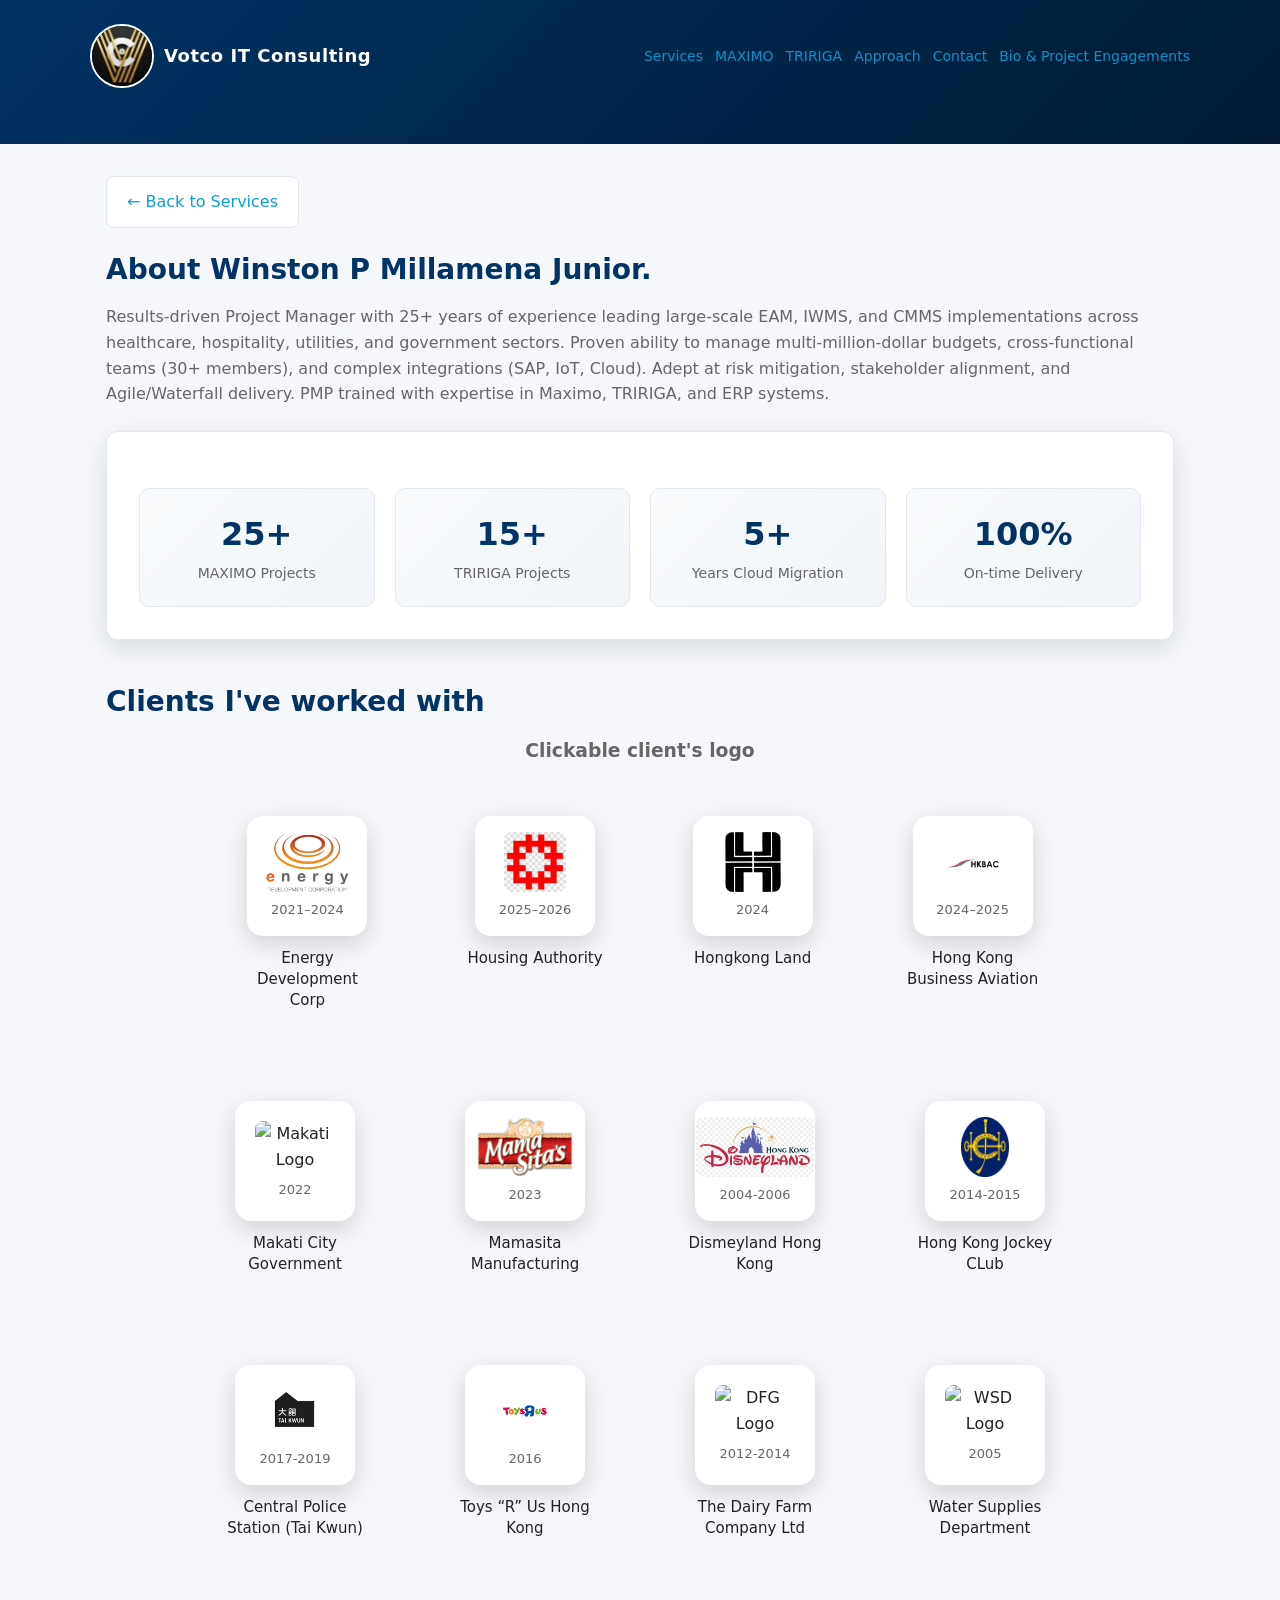
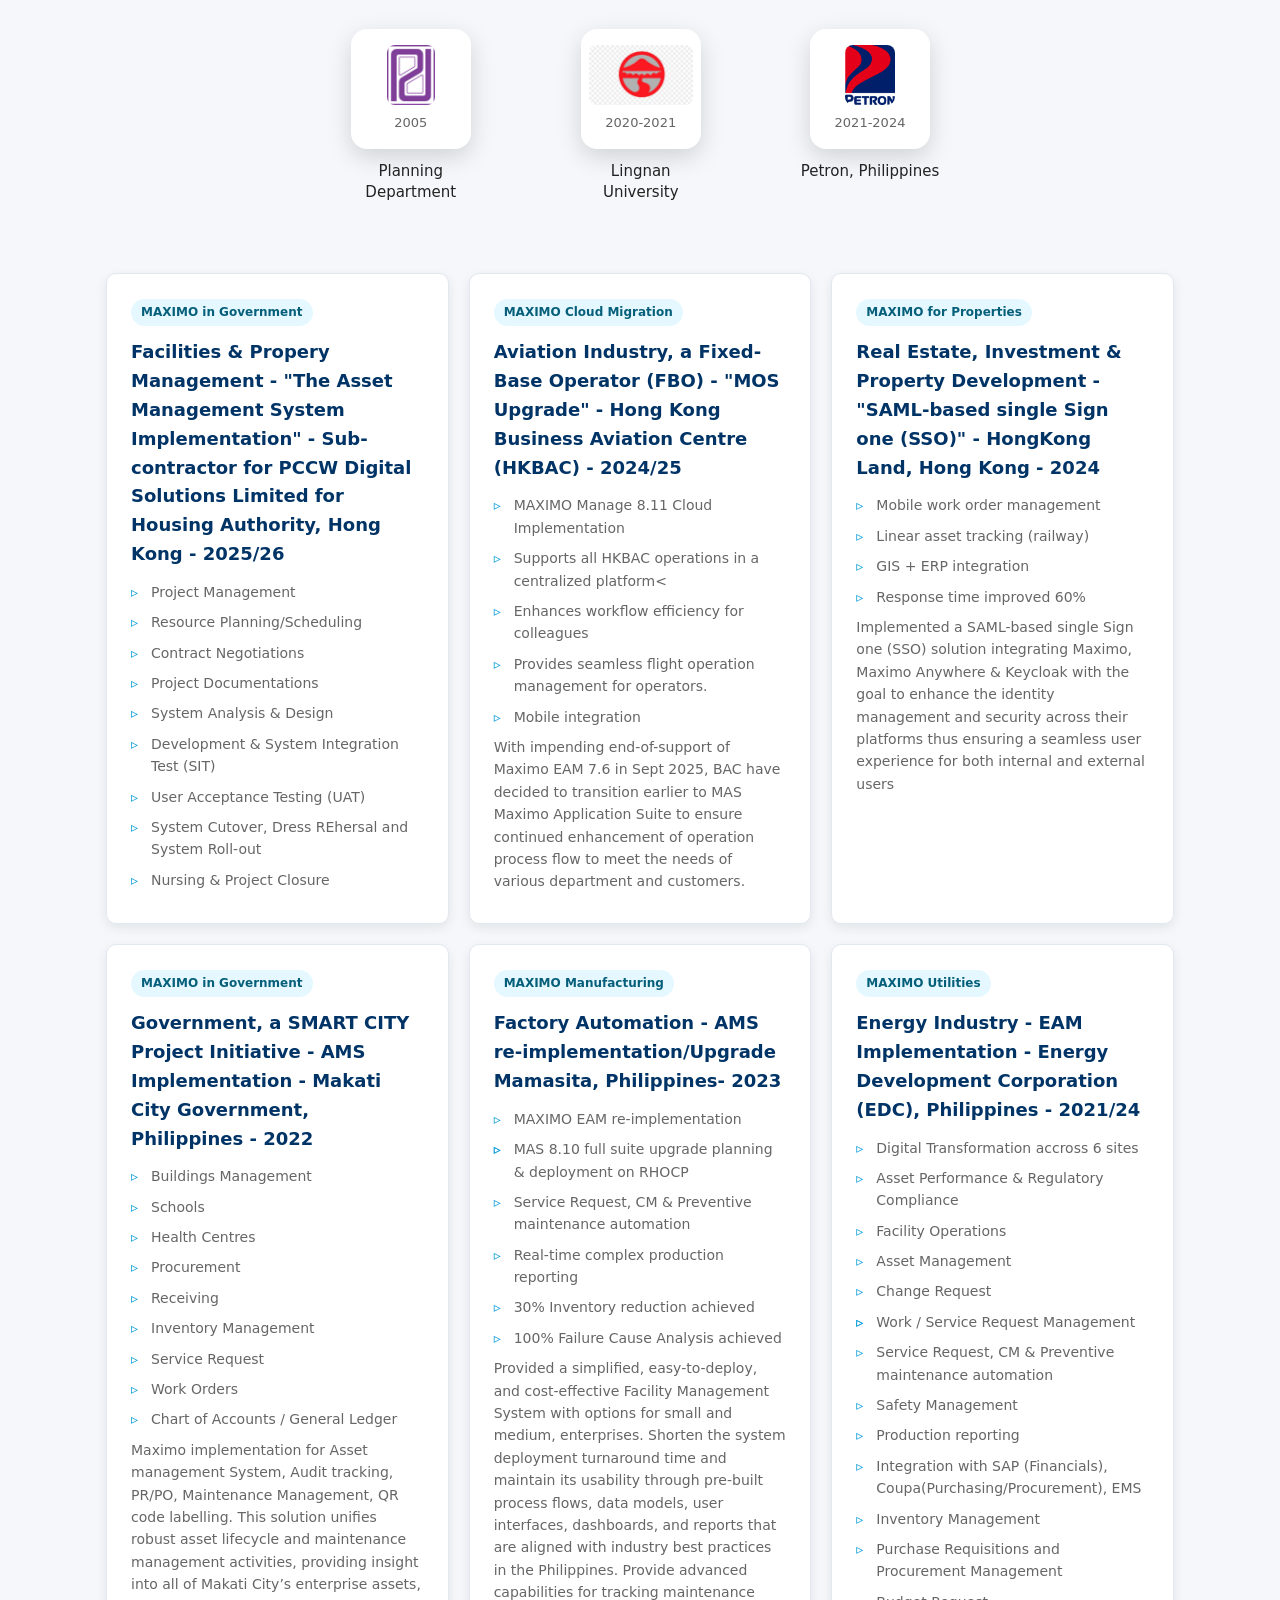
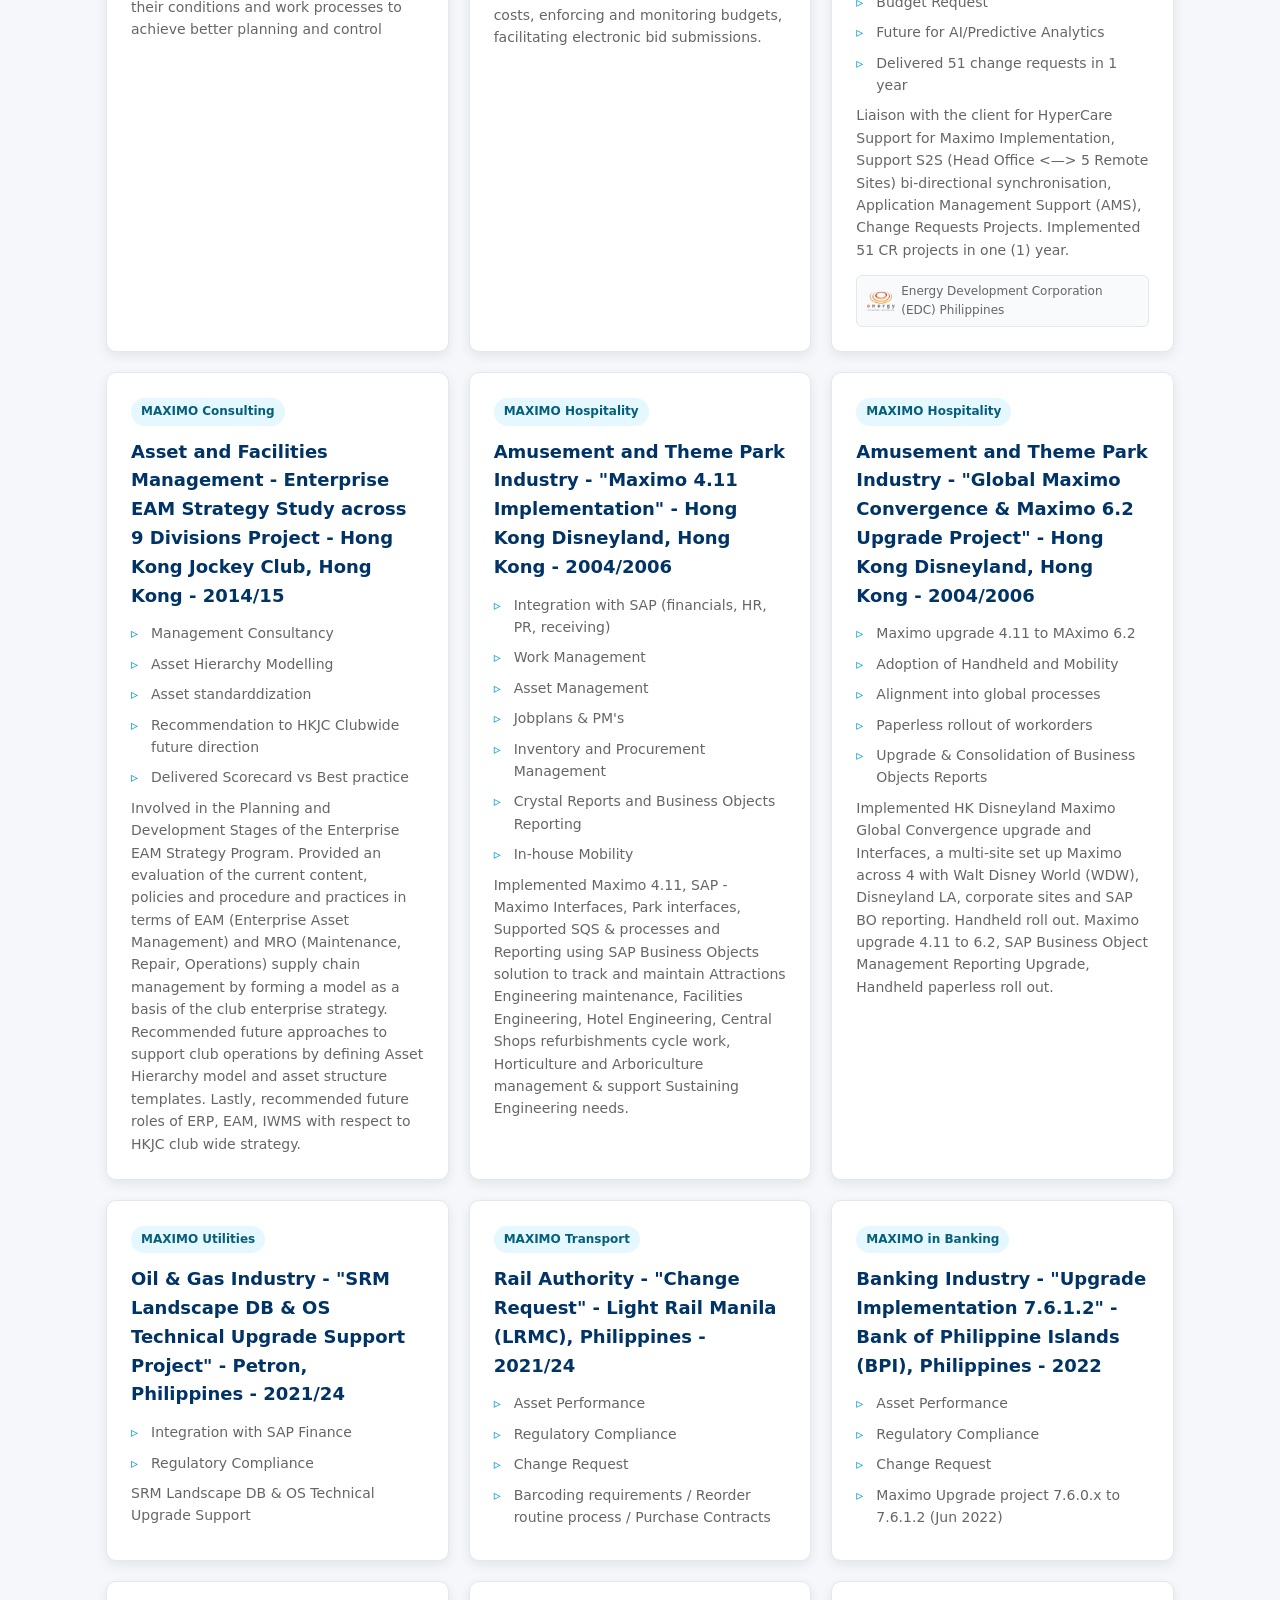
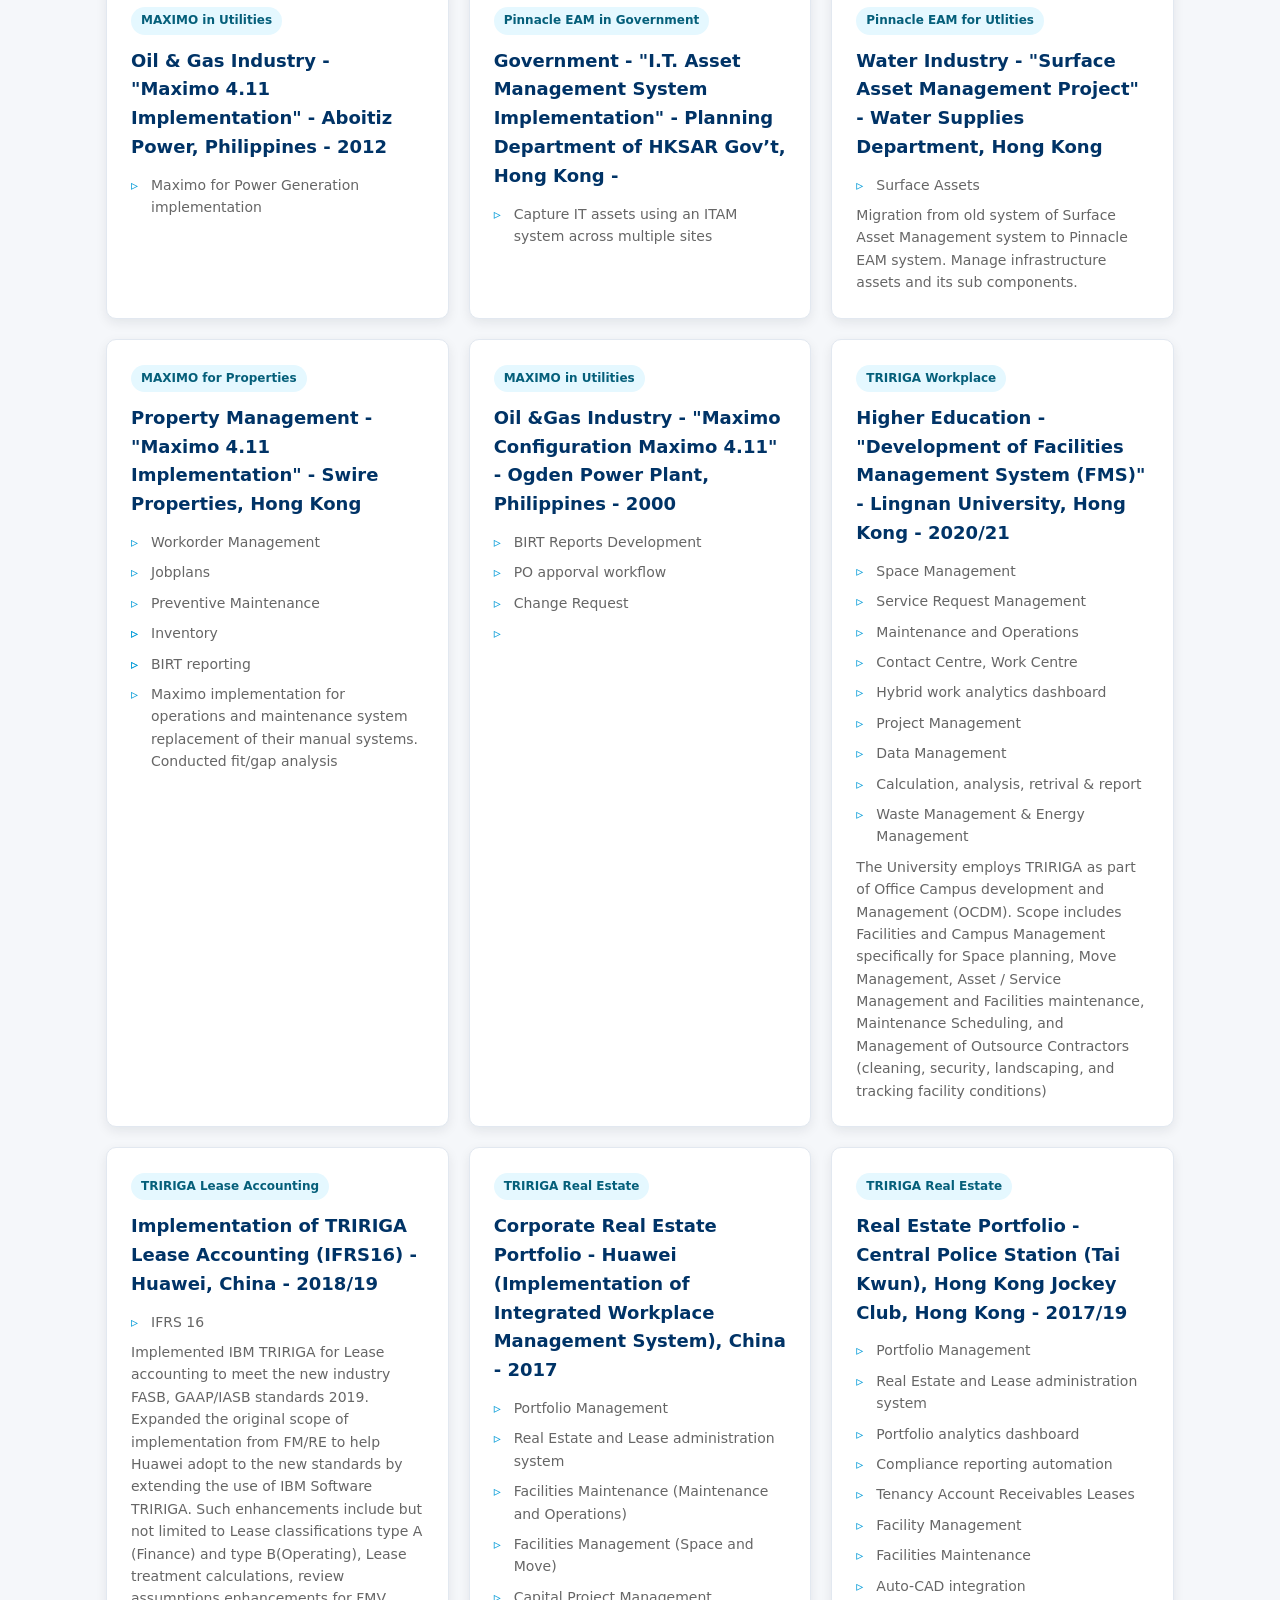
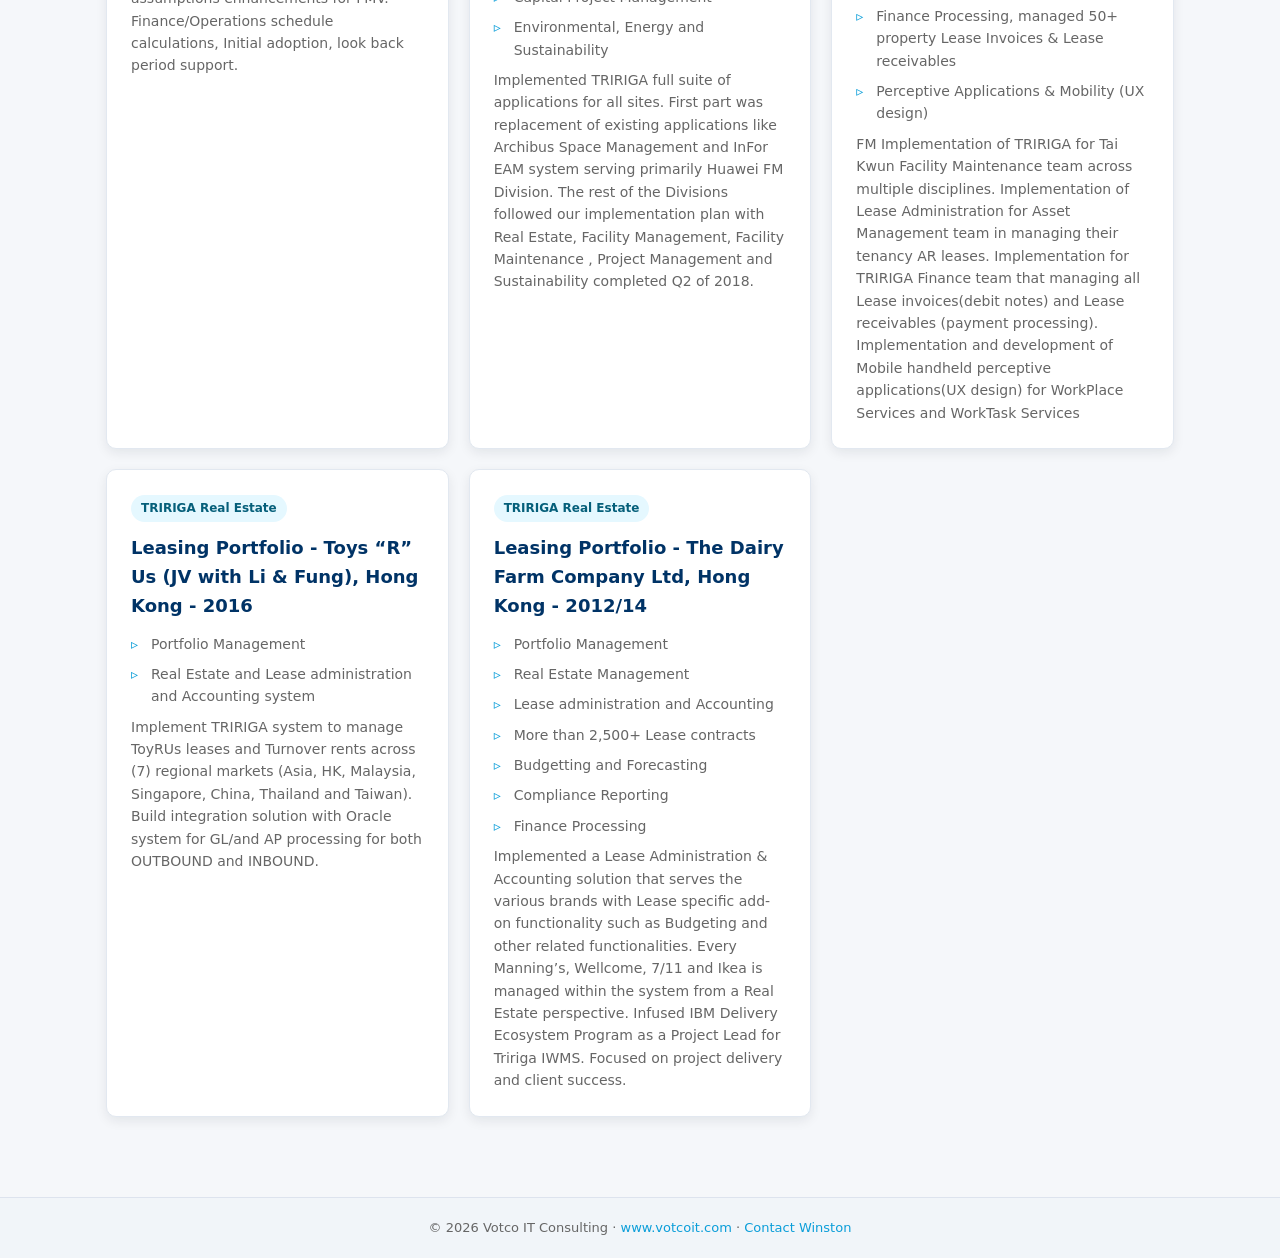
==== commit f3dc2725: "update logo 4 petron" ====
--- a/bio.html
+++ b/bio.html
@@ -500,6 +500,16 @@
           </div>
         </a>
 
+     <!-- Petron -->
+        <a href="#project-petron" style="text-decoration: none; color: inherit;">
+          <div style="text-align: center; cursor: pointer; transition: transform 0.2s; padding: 20px;">
+            <div style="width: 120px; height: 120px; background: white; border-radius: 16px; padding: 20px; box-shadow: 0 8px 24px rgba(0,0,0,0.15); margin: 0 auto 12px; display: flex; flex-direction: column; justify-content: center; align-items: center;">
+              <img src="images/petron-logo.png" alt="Petron Logo" style="height: 60px; width: auto; object-fit: contain; border-radius: 8px;" />
+              <p style="margin: 8px 0 0 0; font-size: 13px; color: var(--muted);">2021-2024</p>
+            </div>
+            <p style="margin: 0; font-size: 15px; font-weight: 500; line-height: 1.4; max-width: 140px; margin: 0 auto;">Petron, Philippines</p>
+          </div>
+        </a>
 
 
       </div>
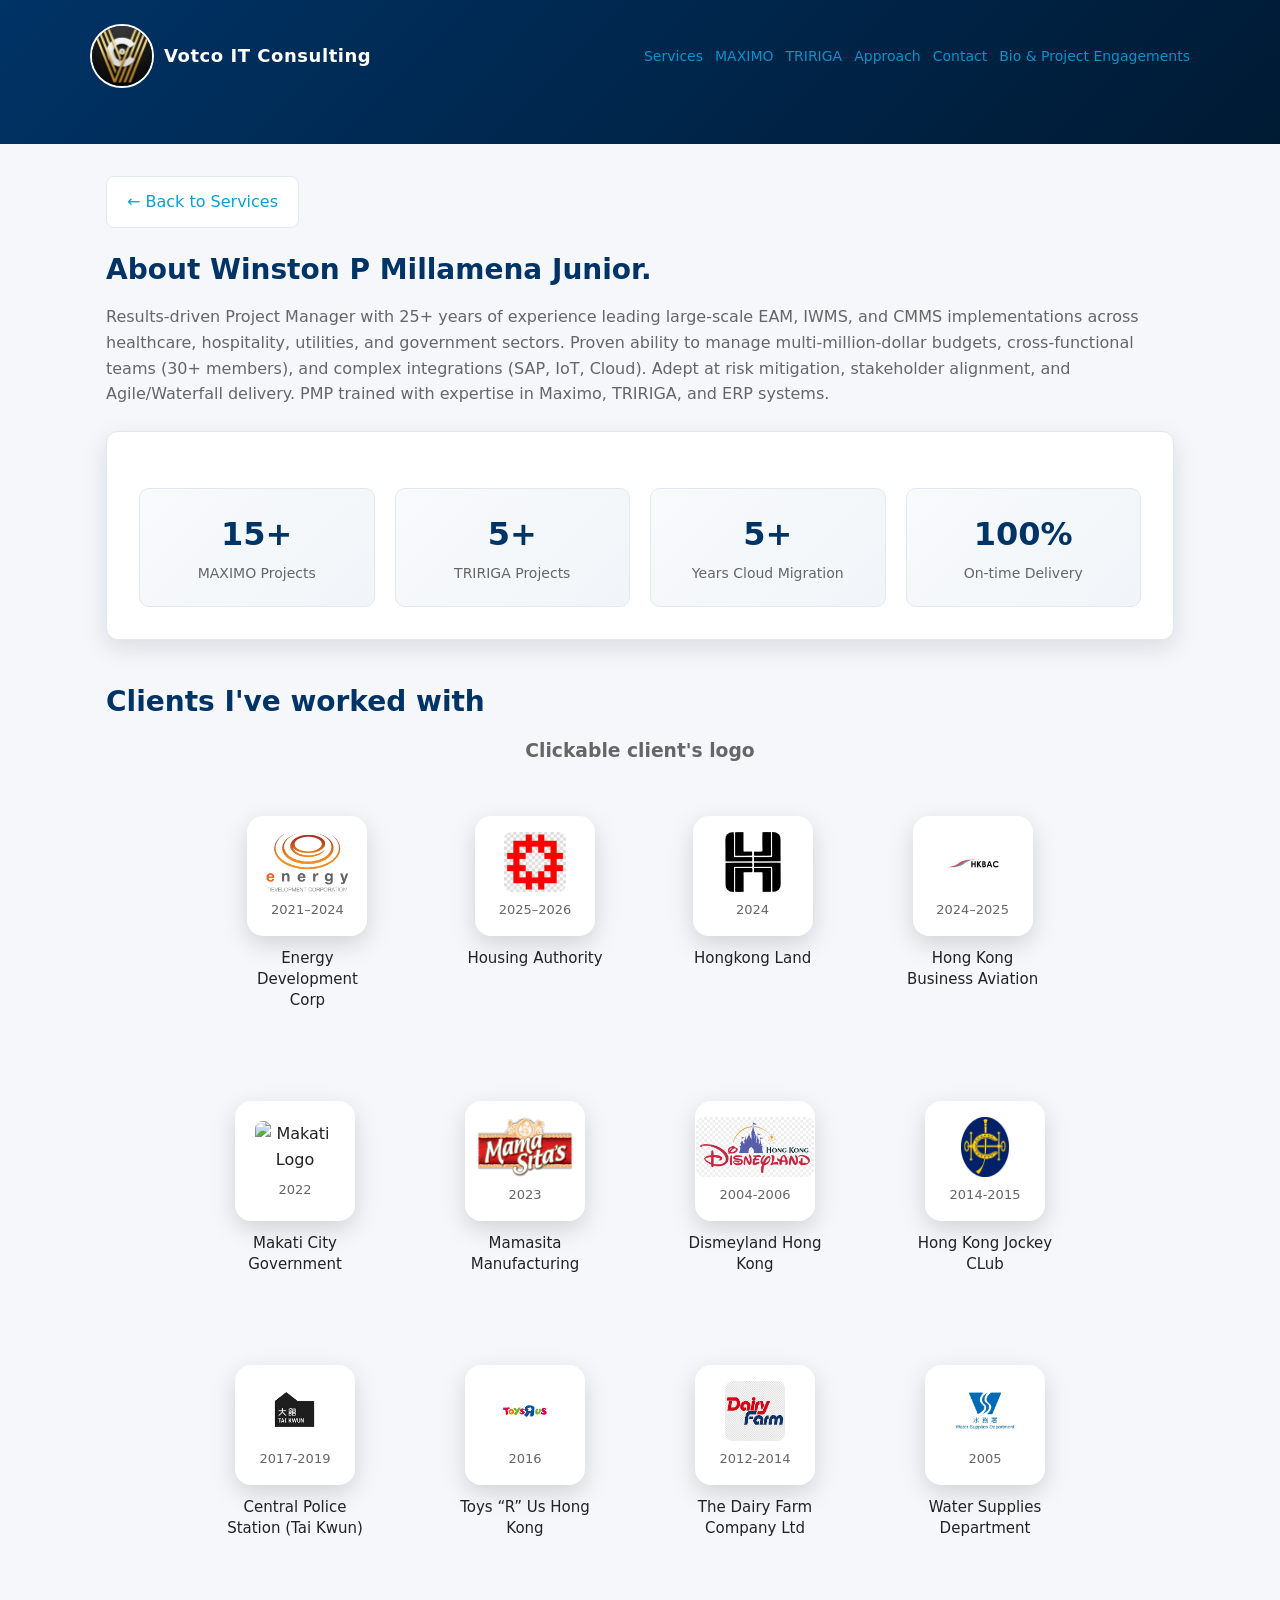
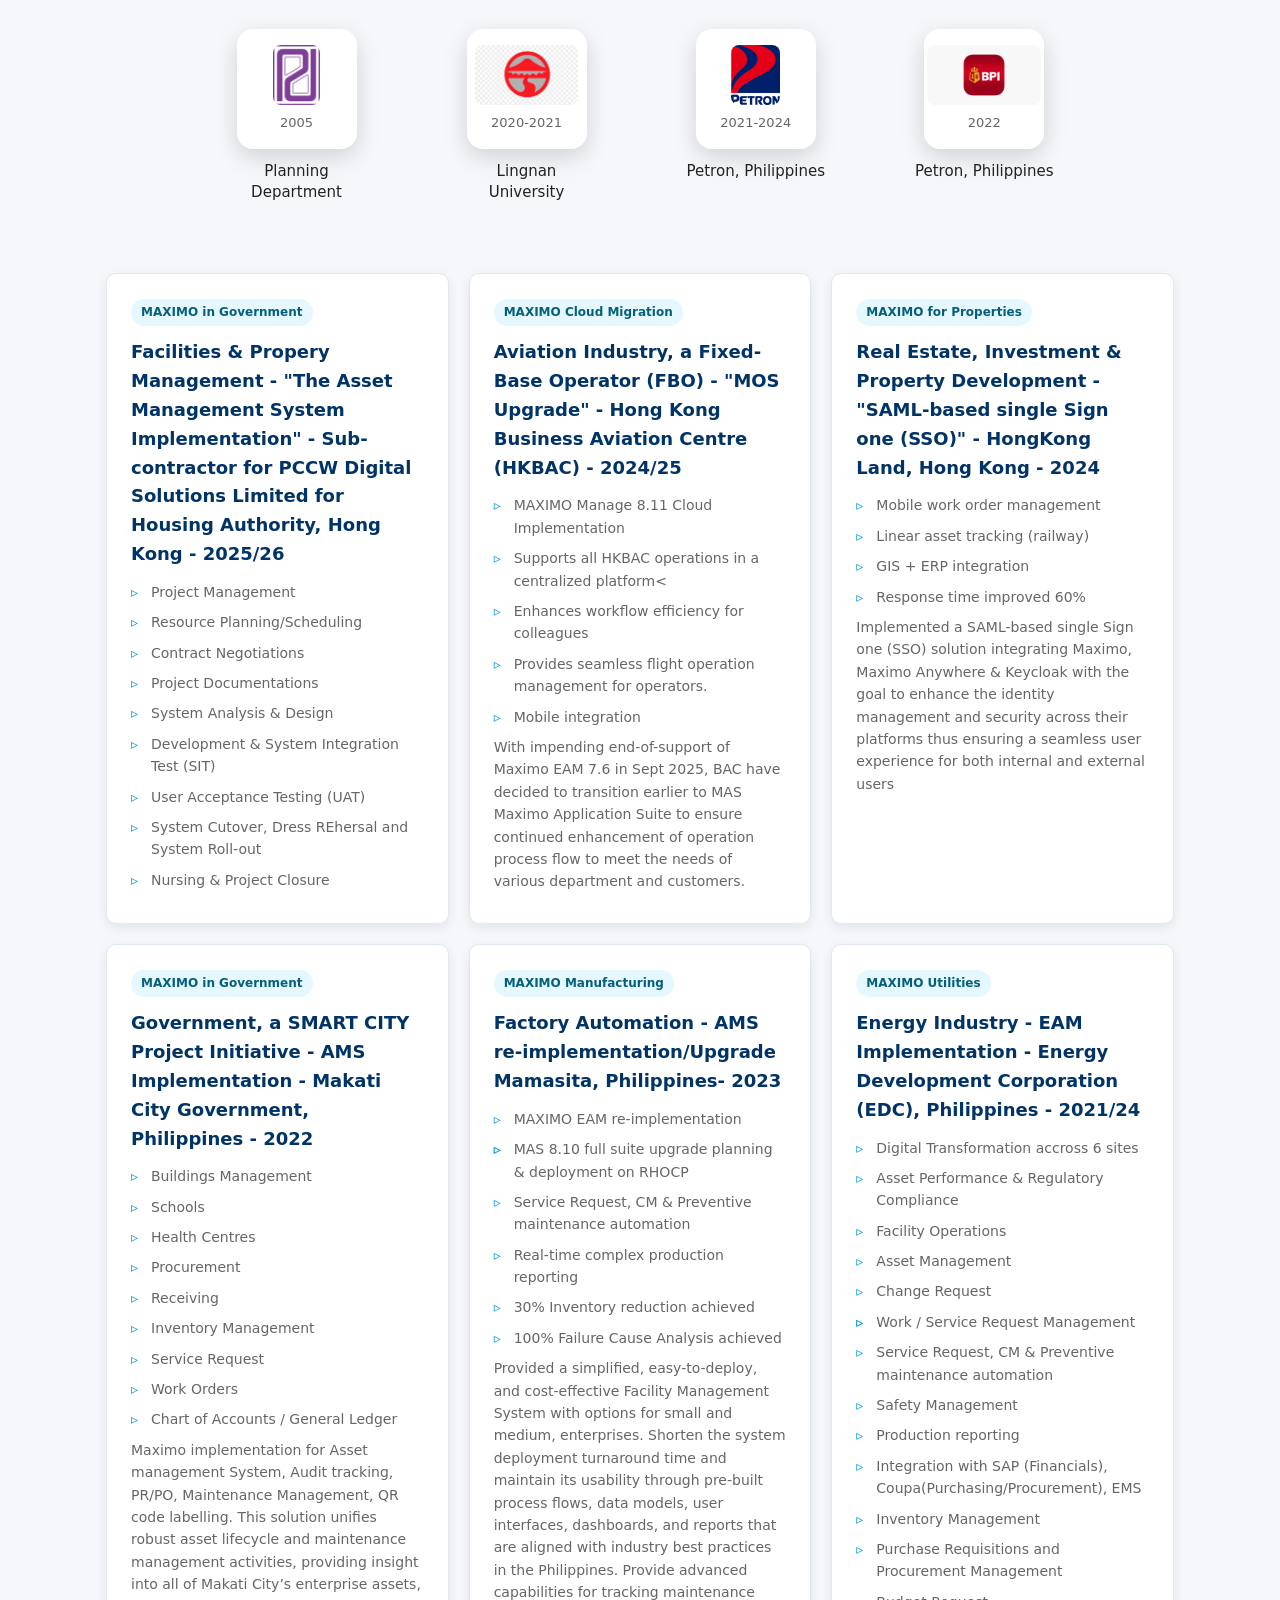
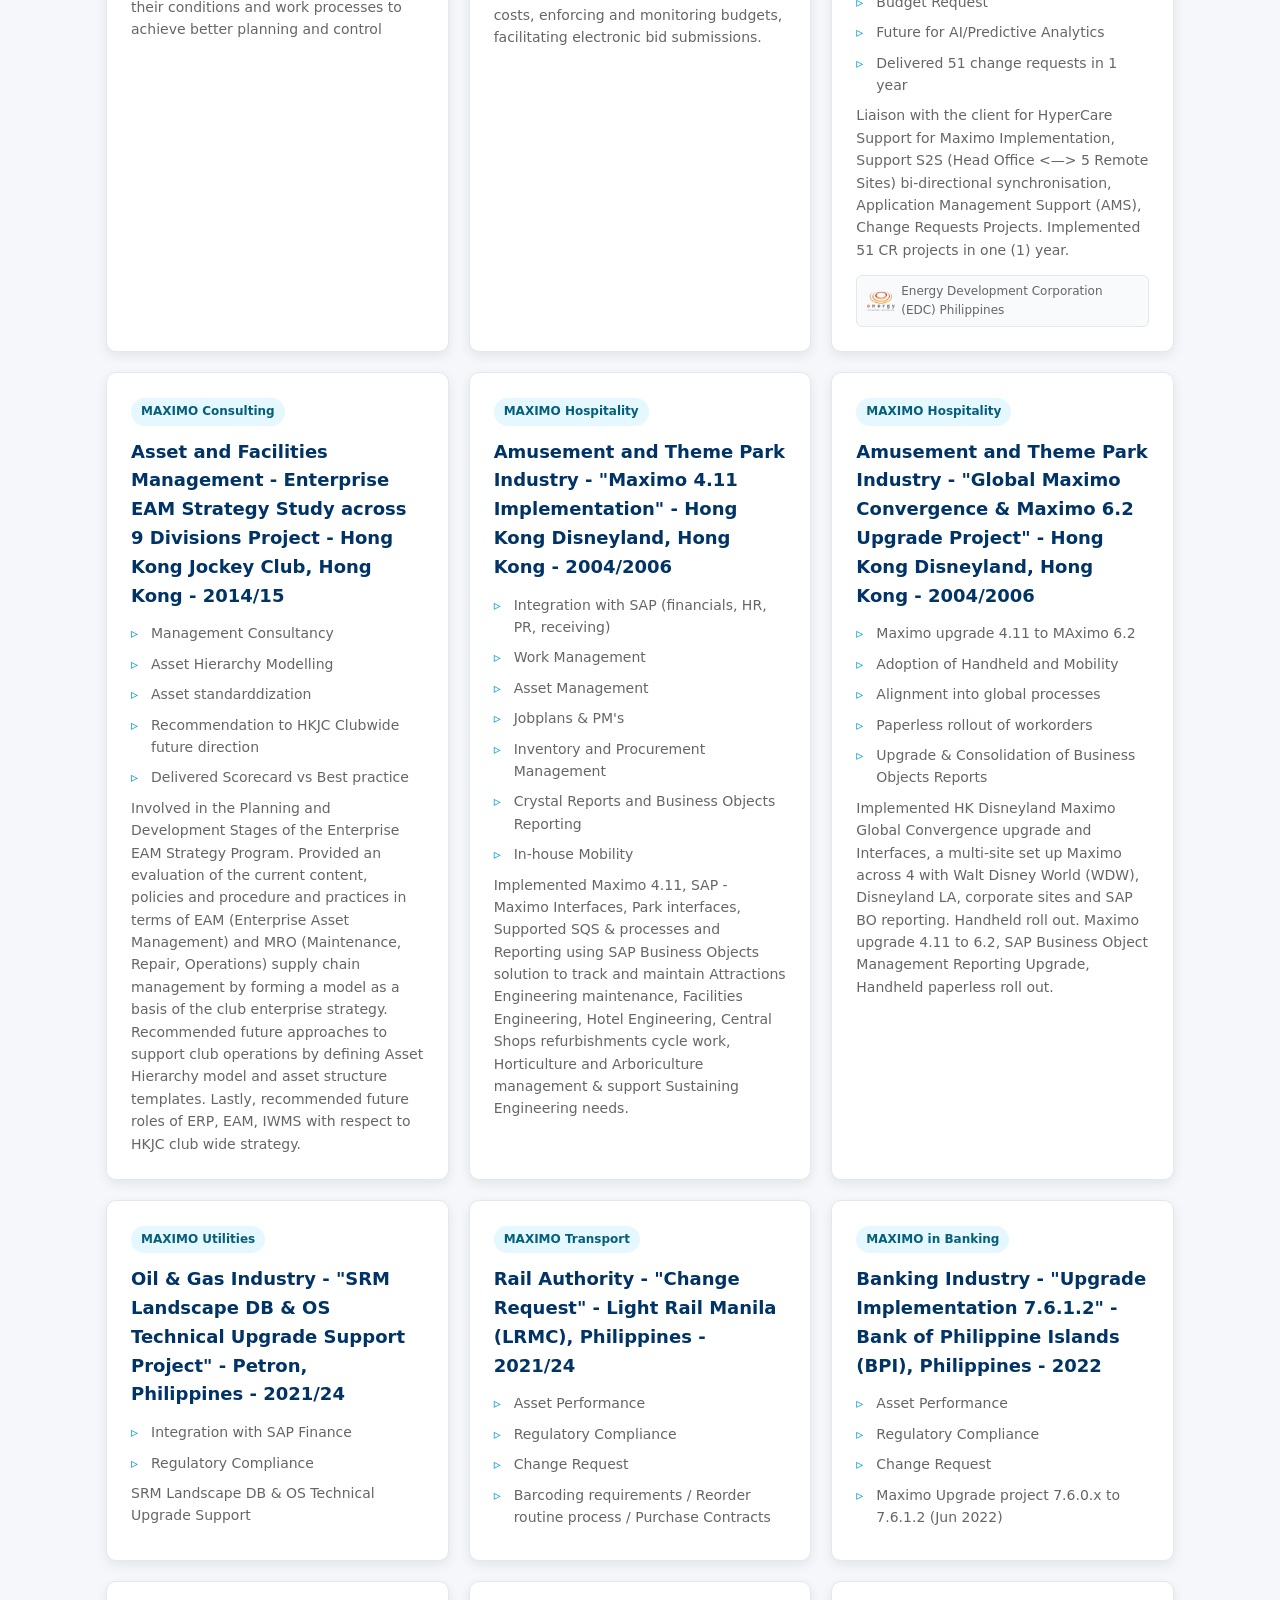
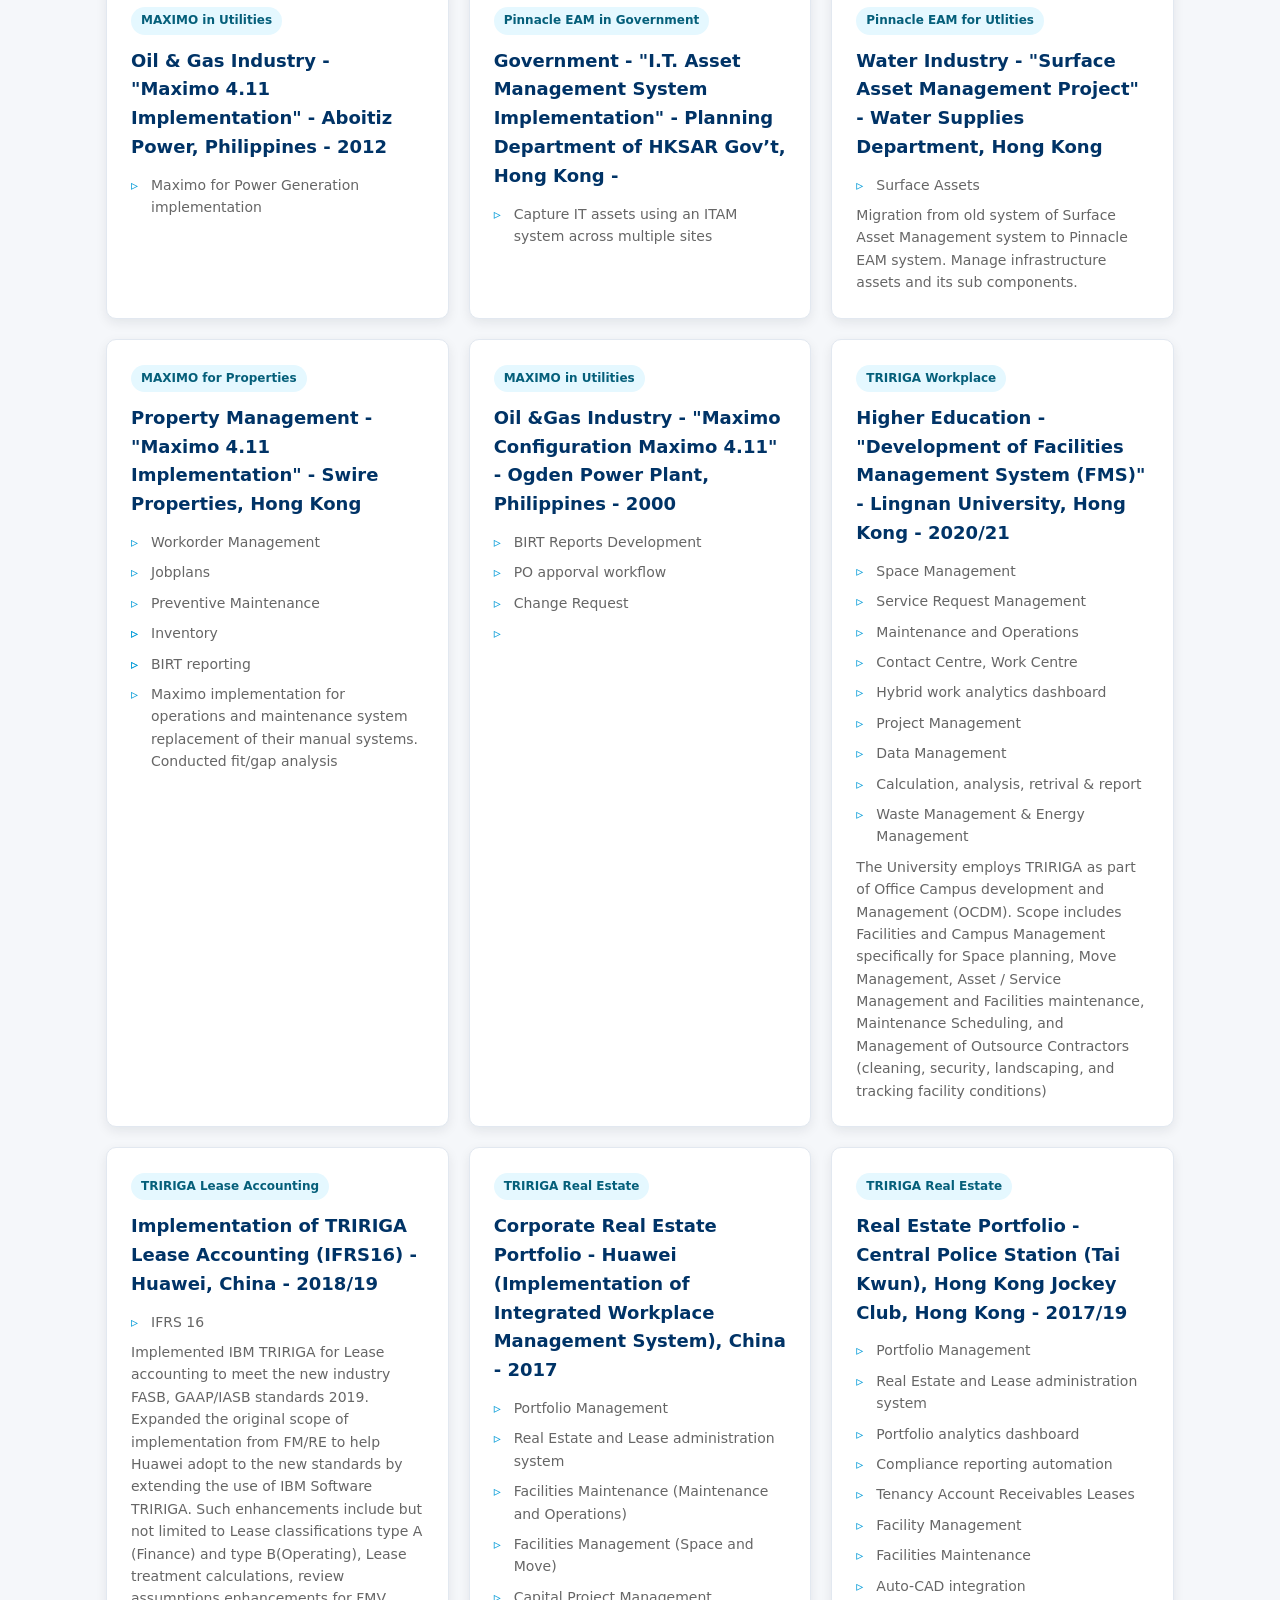
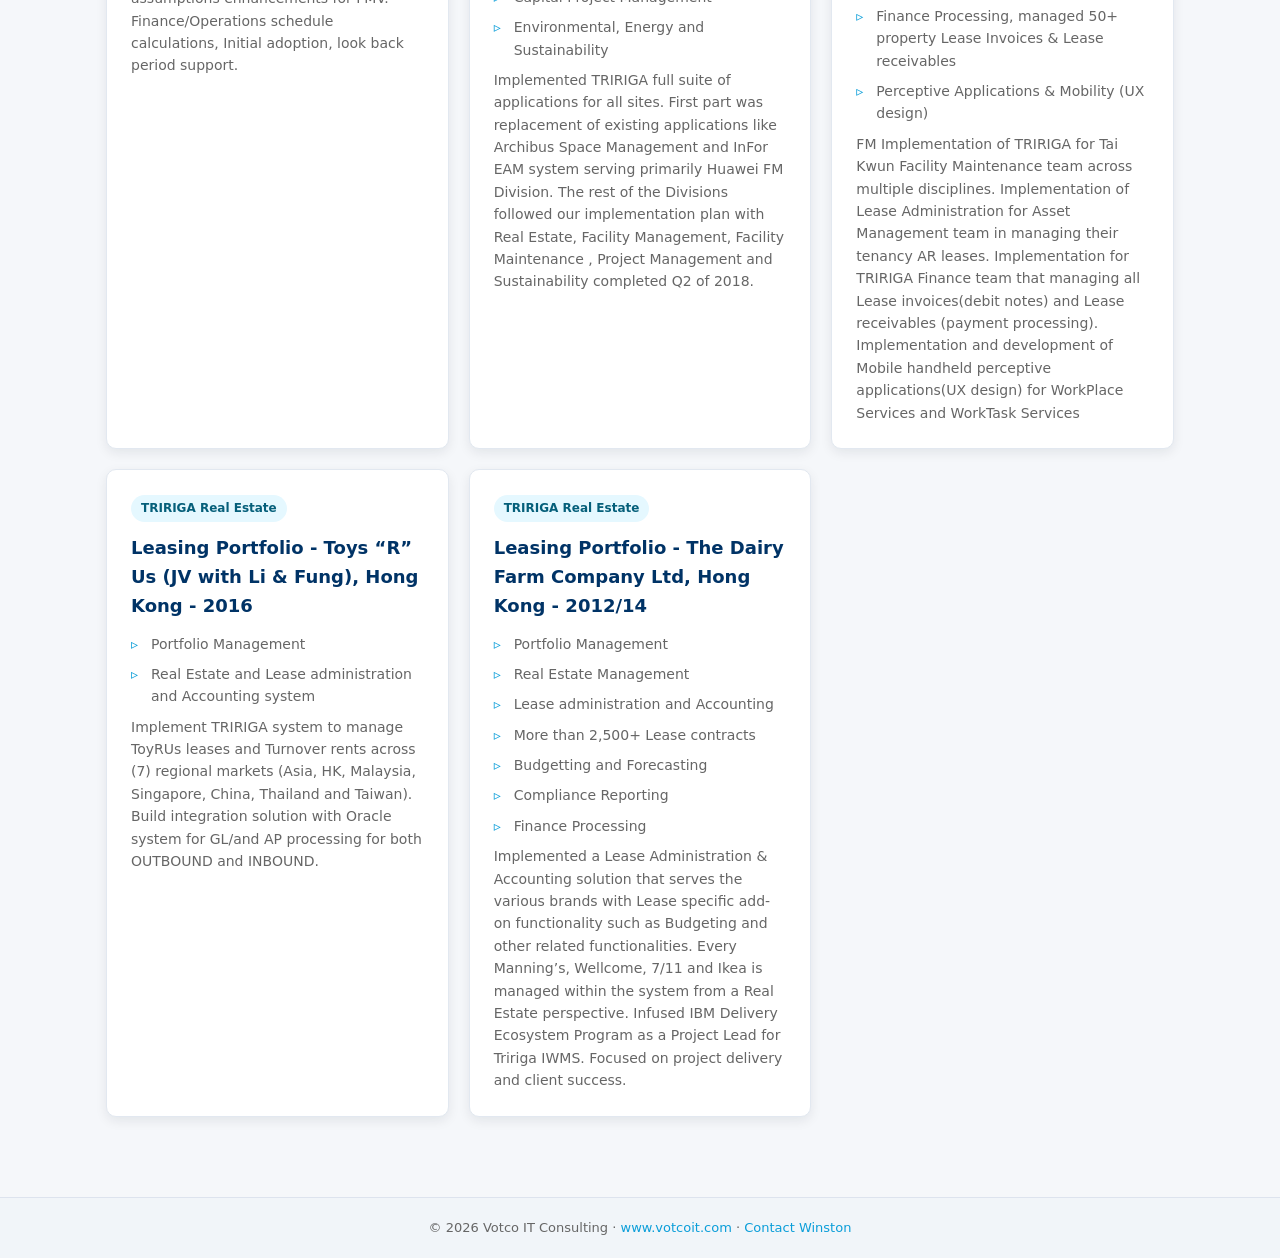
==== commit ab06402d: "upload bpi" ====
--- a/bio.html
+++ b/bio.html
@@ -320,11 +320,11 @@
     <div class="hero-bio">
       <div class="bio-stats">
         <div class="stat-card">
-          <span class="stat-number">25+</span>
+          <span class="stat-number">15+</span>
           <span class="stat-label">MAXIMO Projects</span>
         </div>
         <div class="stat-card">
-          <span class="stat-number">15+</span>
+          <span class="stat-number">5+</span>
           <span class="stat-label">TRIRIGA Projects</span>
         </div>
         <div class="stat-card">
@@ -511,6 +511,16 @@
           </div>
         </a>
 
+     <!-- BPI -->
+        <a href="#project-bpi" style="text-decoration: none; color: inherit;">
+          <div style="text-align: center; cursor: pointer; transition: transform 0.2s; padding: 20px;">
+            <div style="width: 120px; height: 120px; background: white; border-radius: 16px; padding: 20px; box-shadow: 0 8px 24px rgba(0,0,0,0.15); margin: 0 auto 12px; display: flex; flex-direction: column; justify-content: center; align-items: center;">
+              <img src="images/bpi-logo.png" alt="BPI Logo" style="height: 60px; width: auto; object-fit: contain; border-radius: 8px;" />
+              <p style="margin: 8px 0 0 0; font-size: 13px; color: var(--muted);">2022</p>
+            </div>
+            <p style="margin: 0; font-size: 15px; font-weight: 500; line-height: 1.4; max-width: 140px; margin: 0 auto;">Petron, Philippines</p>
+          </div>
+        </a>
 
       </div>
     </div>
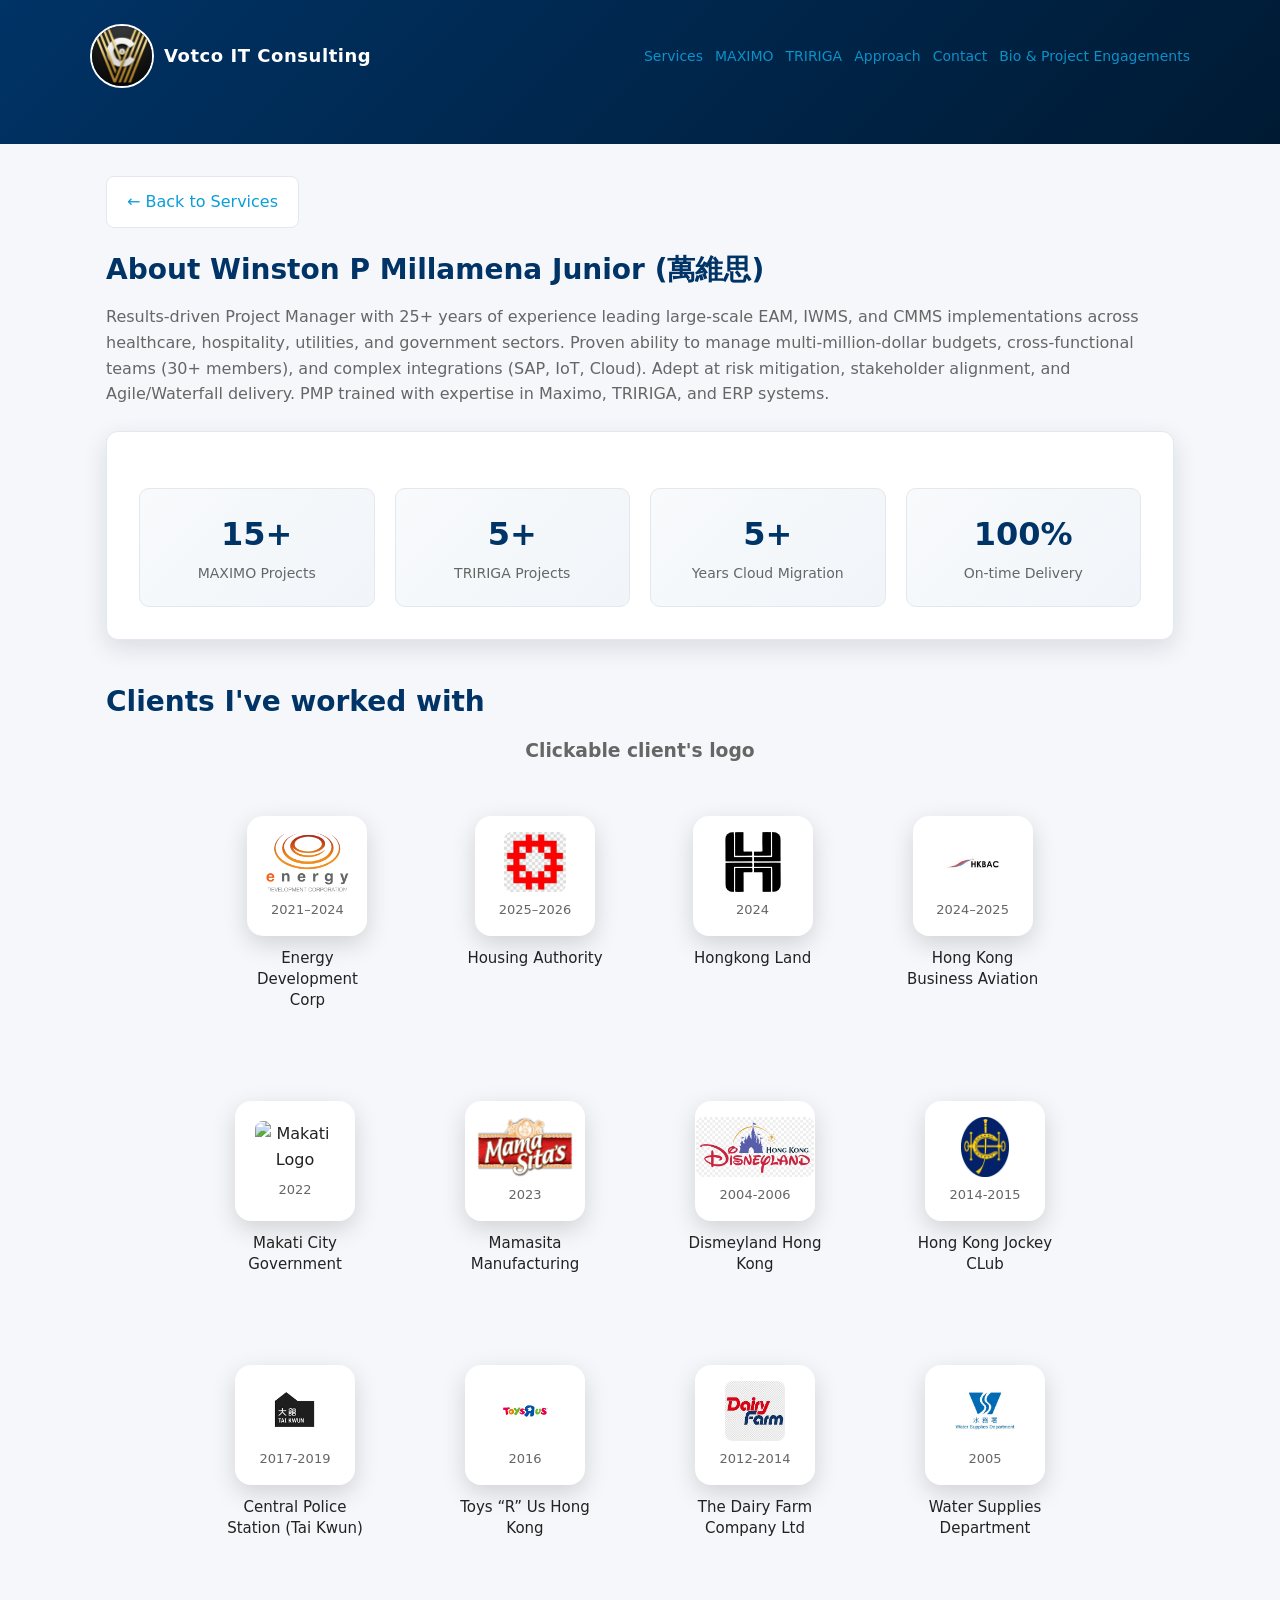
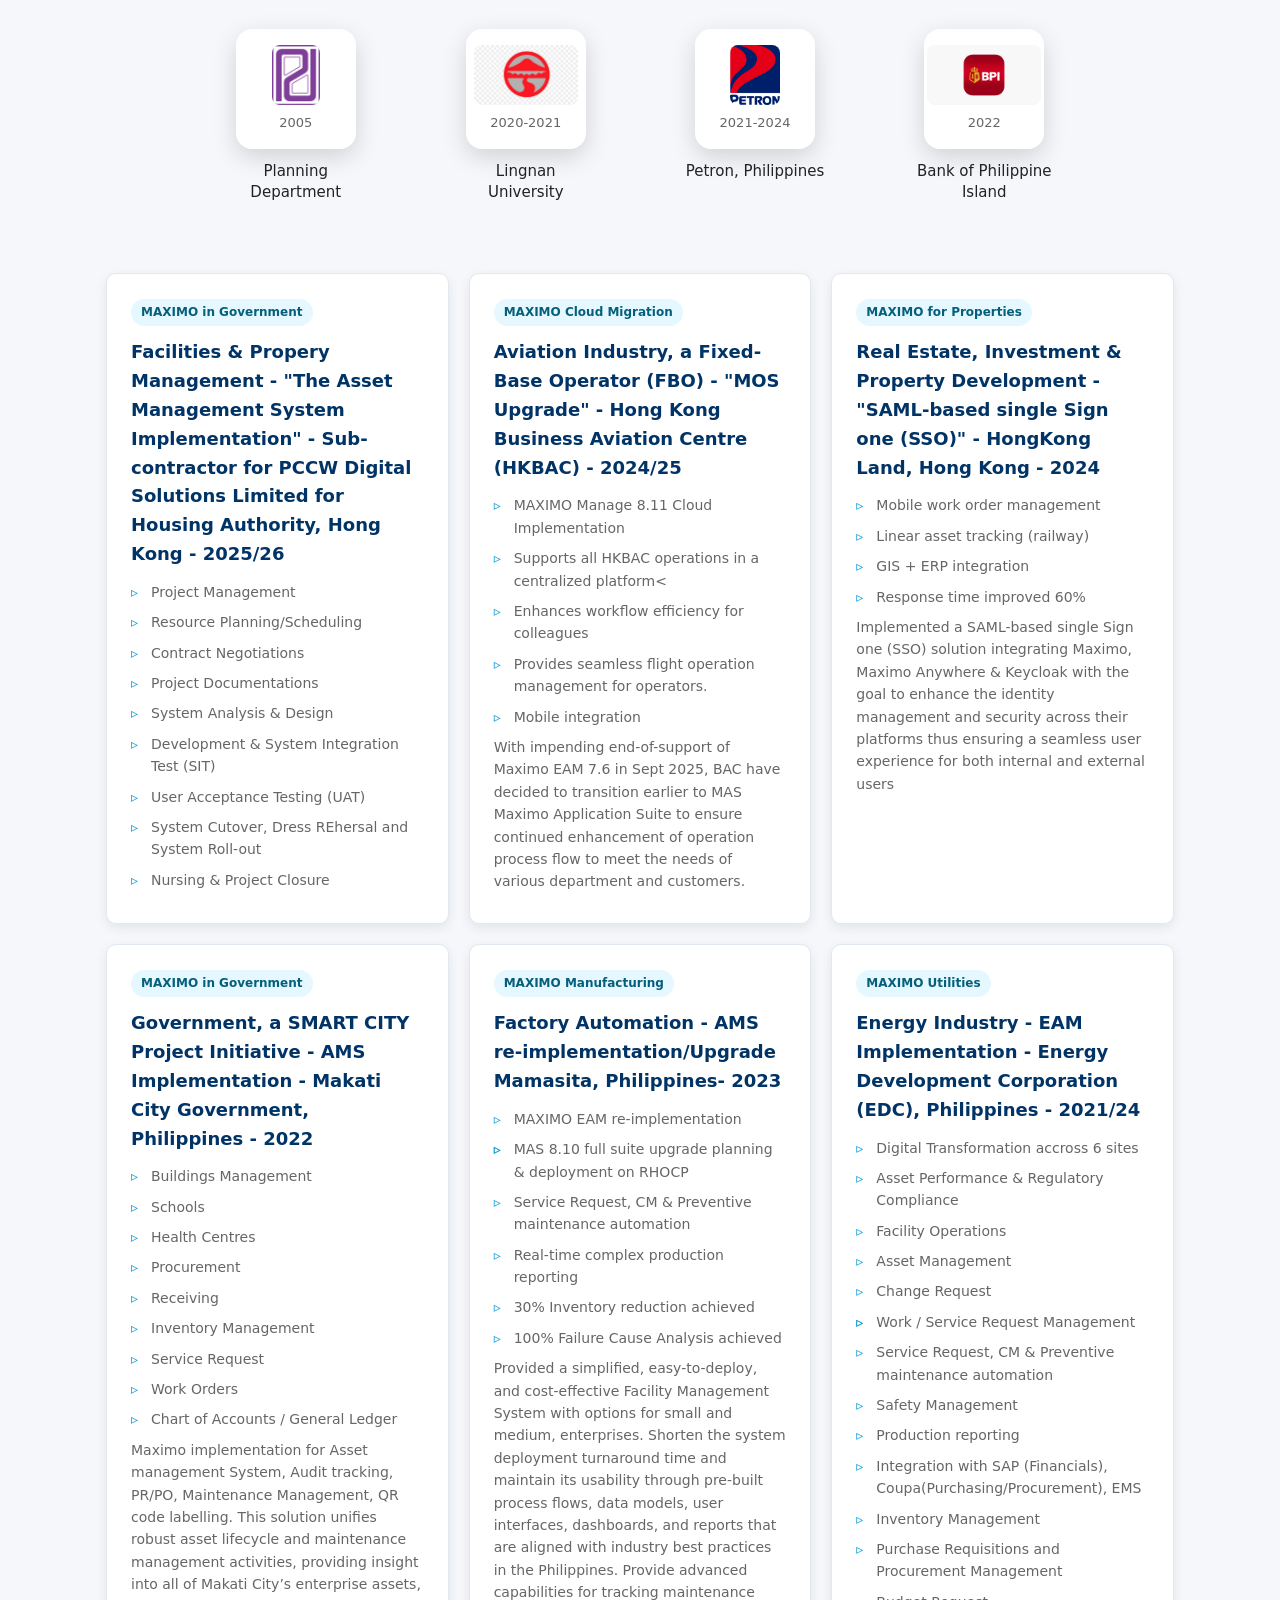
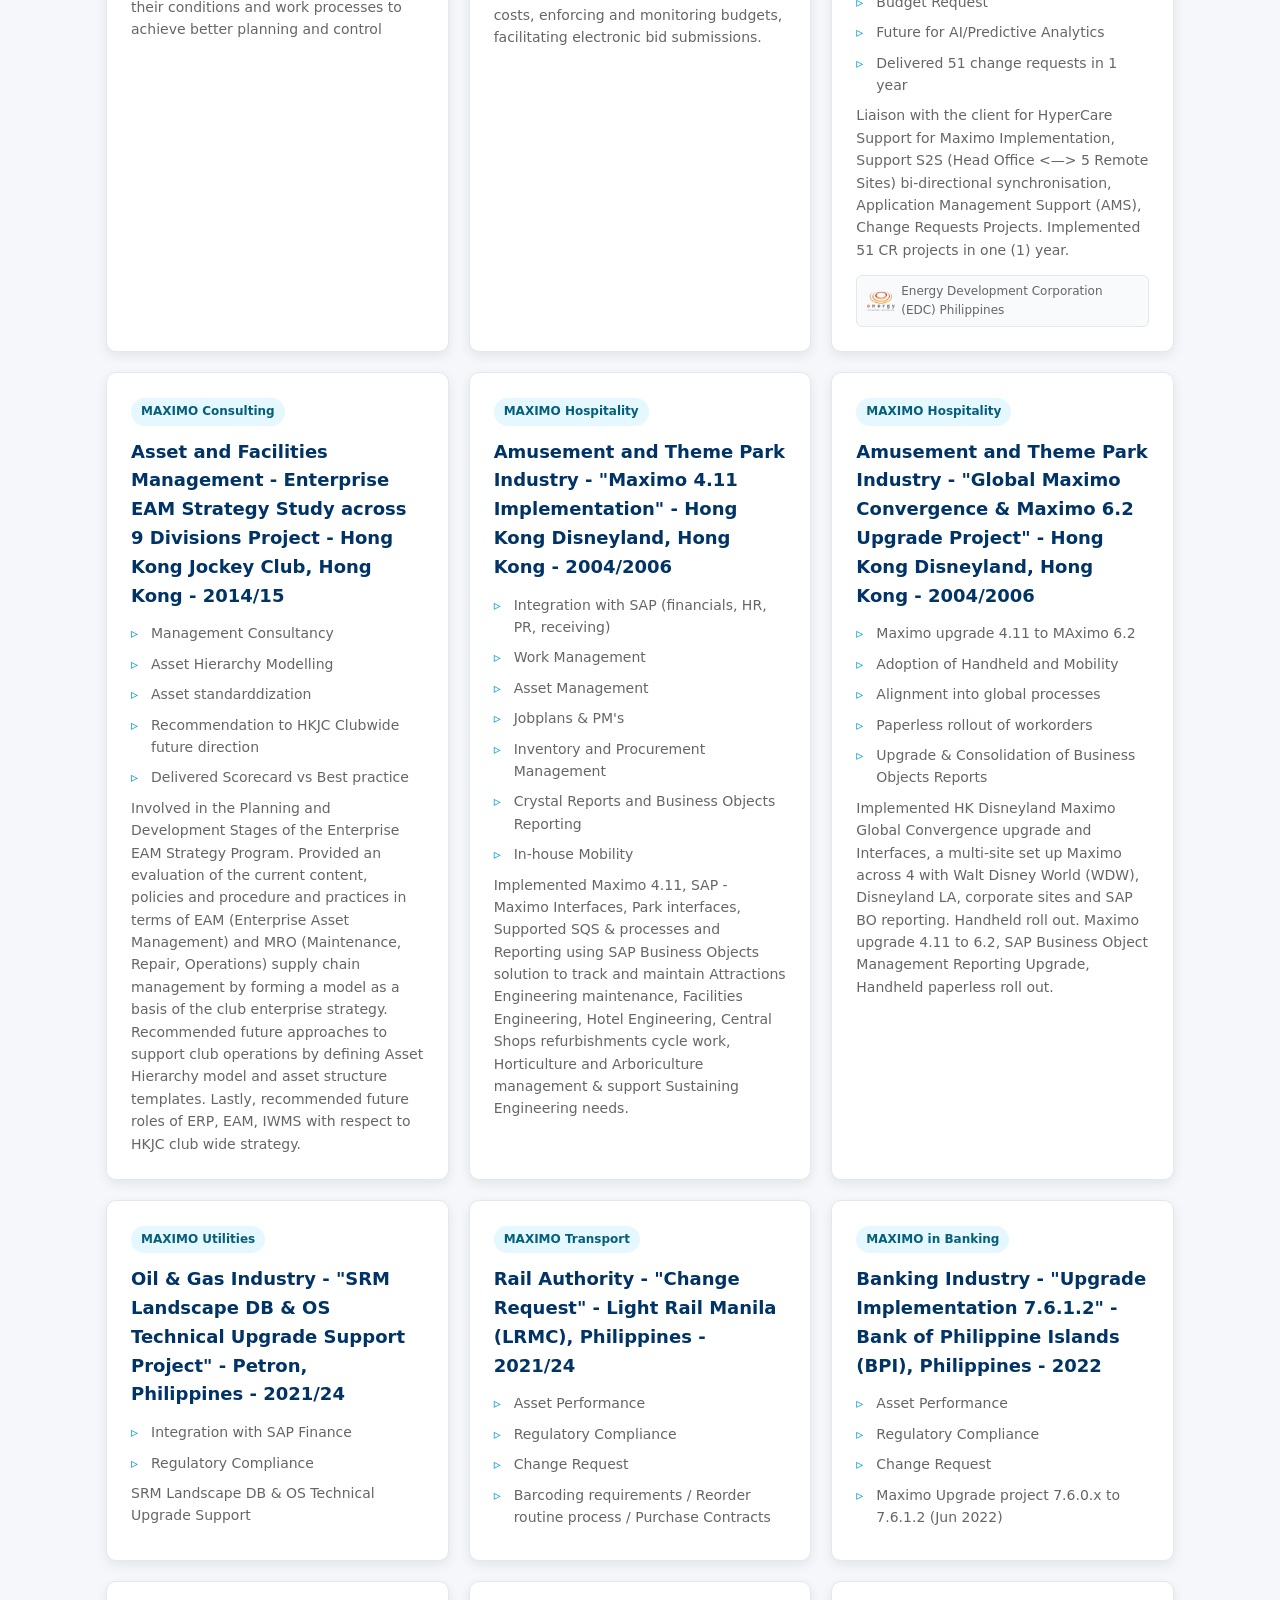
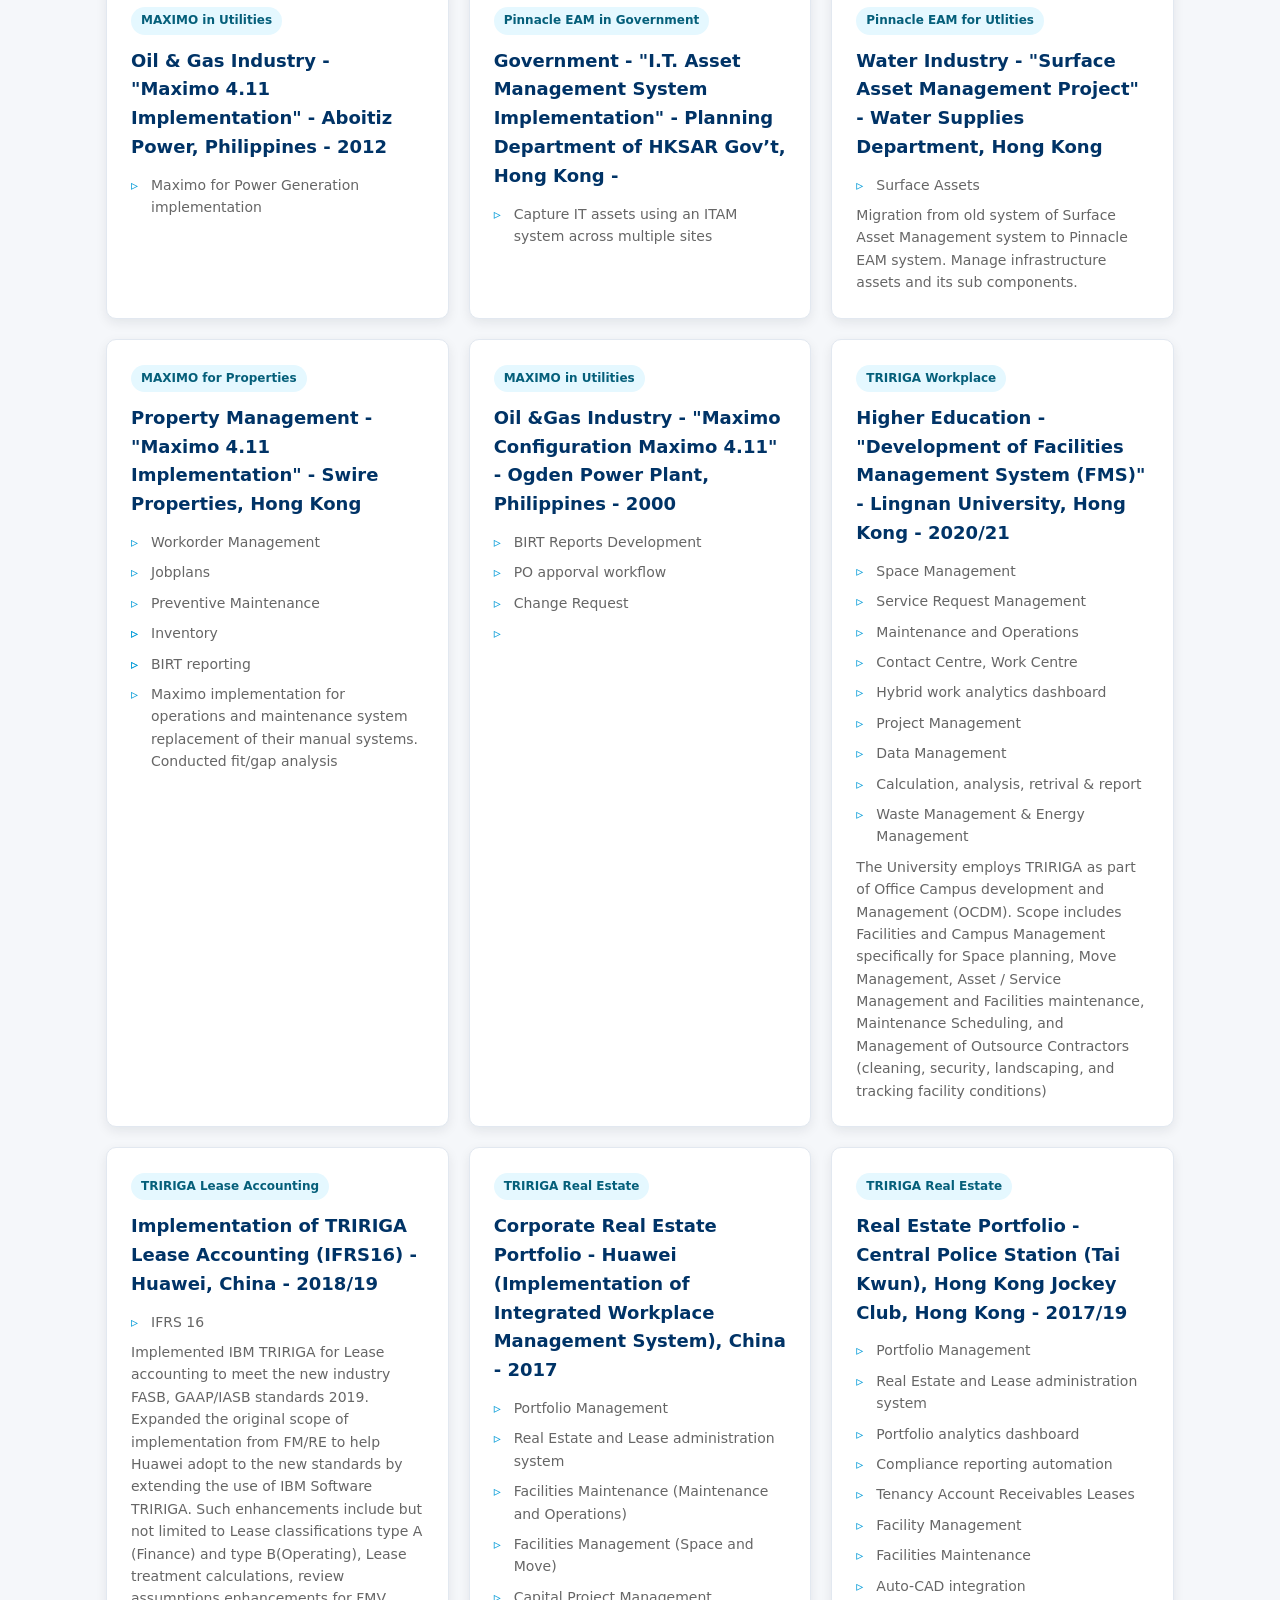
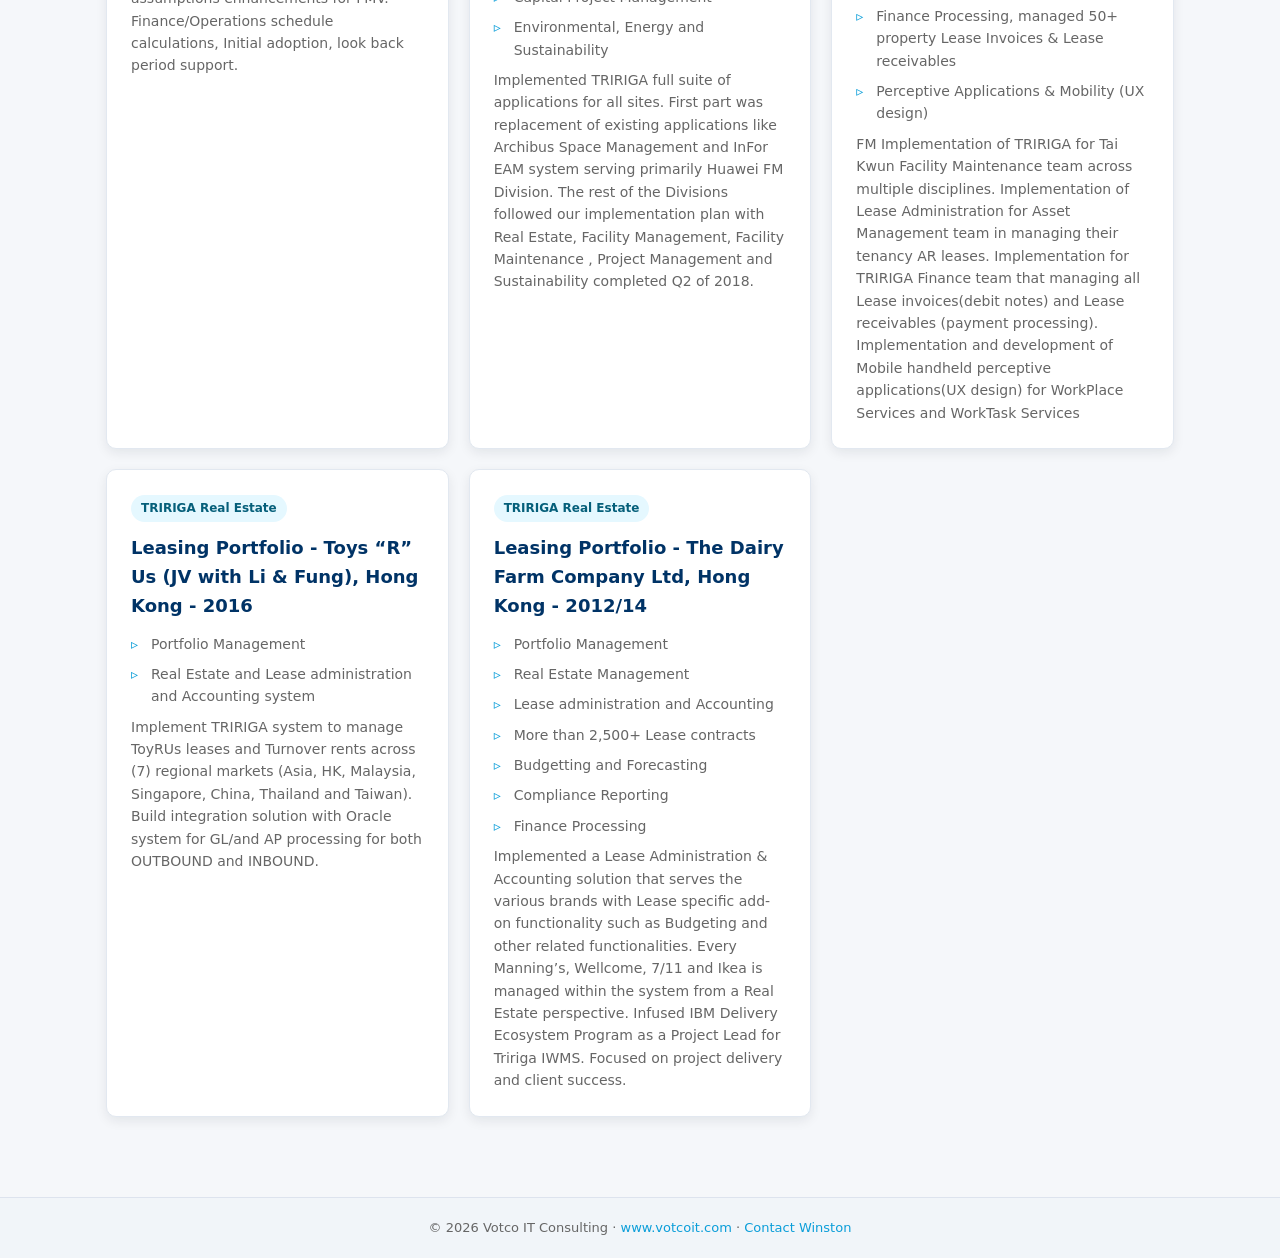
==== commit fc7292c7: "Merge pull request #15 from winstonid/feature4 Feature4" ====
--- a/bio.html
+++ b/bio.html
@@ -313,7 +313,7 @@
   <a href="index.html" class="back-link">← Back to Services</a>
 
   <section>
-    <h2>About Winston P Millamena Junior.</h2>
+    <h2>About Winston P Millamena Junior (萬維思) </h2>
     <p class="section-intro">
       Results-driven Project Manager with 25+ years of experience leading large-scale EAM, IWMS, and CMMS implementations across healthcare, hospitality, utilities, and government sectors. Proven ability to manage multi-million-dollar budgets, cross-functional teams (30+ members), and complex integrations (SAP, IoT, Cloud). Adept at risk mitigation, stakeholder alignment, and Agile/Waterfall delivery. PMP trained with expertise in Maximo, TRIRIGA, and ERP systems. 
     </p>
@@ -518,7 +518,7 @@
               <img src="images/bpi-logo.png" alt="BPI Logo" style="height: 60px; width: auto; object-fit: contain; border-radius: 8px;" />
               <p style="margin: 8px 0 0 0; font-size: 13px; color: var(--muted);">2022</p>
             </div>
-            <p style="margin: 0; font-size: 15px; font-weight: 500; line-height: 1.4; max-width: 140px; margin: 0 auto;">Petron, Philippines</p>
+            <p style="margin: 0; font-size: 15px; font-weight: 500; line-height: 1.4; max-width: 140px; margin: 0 auto;">Bank of Philippine Island</p>
           </div>
         </a>
 
